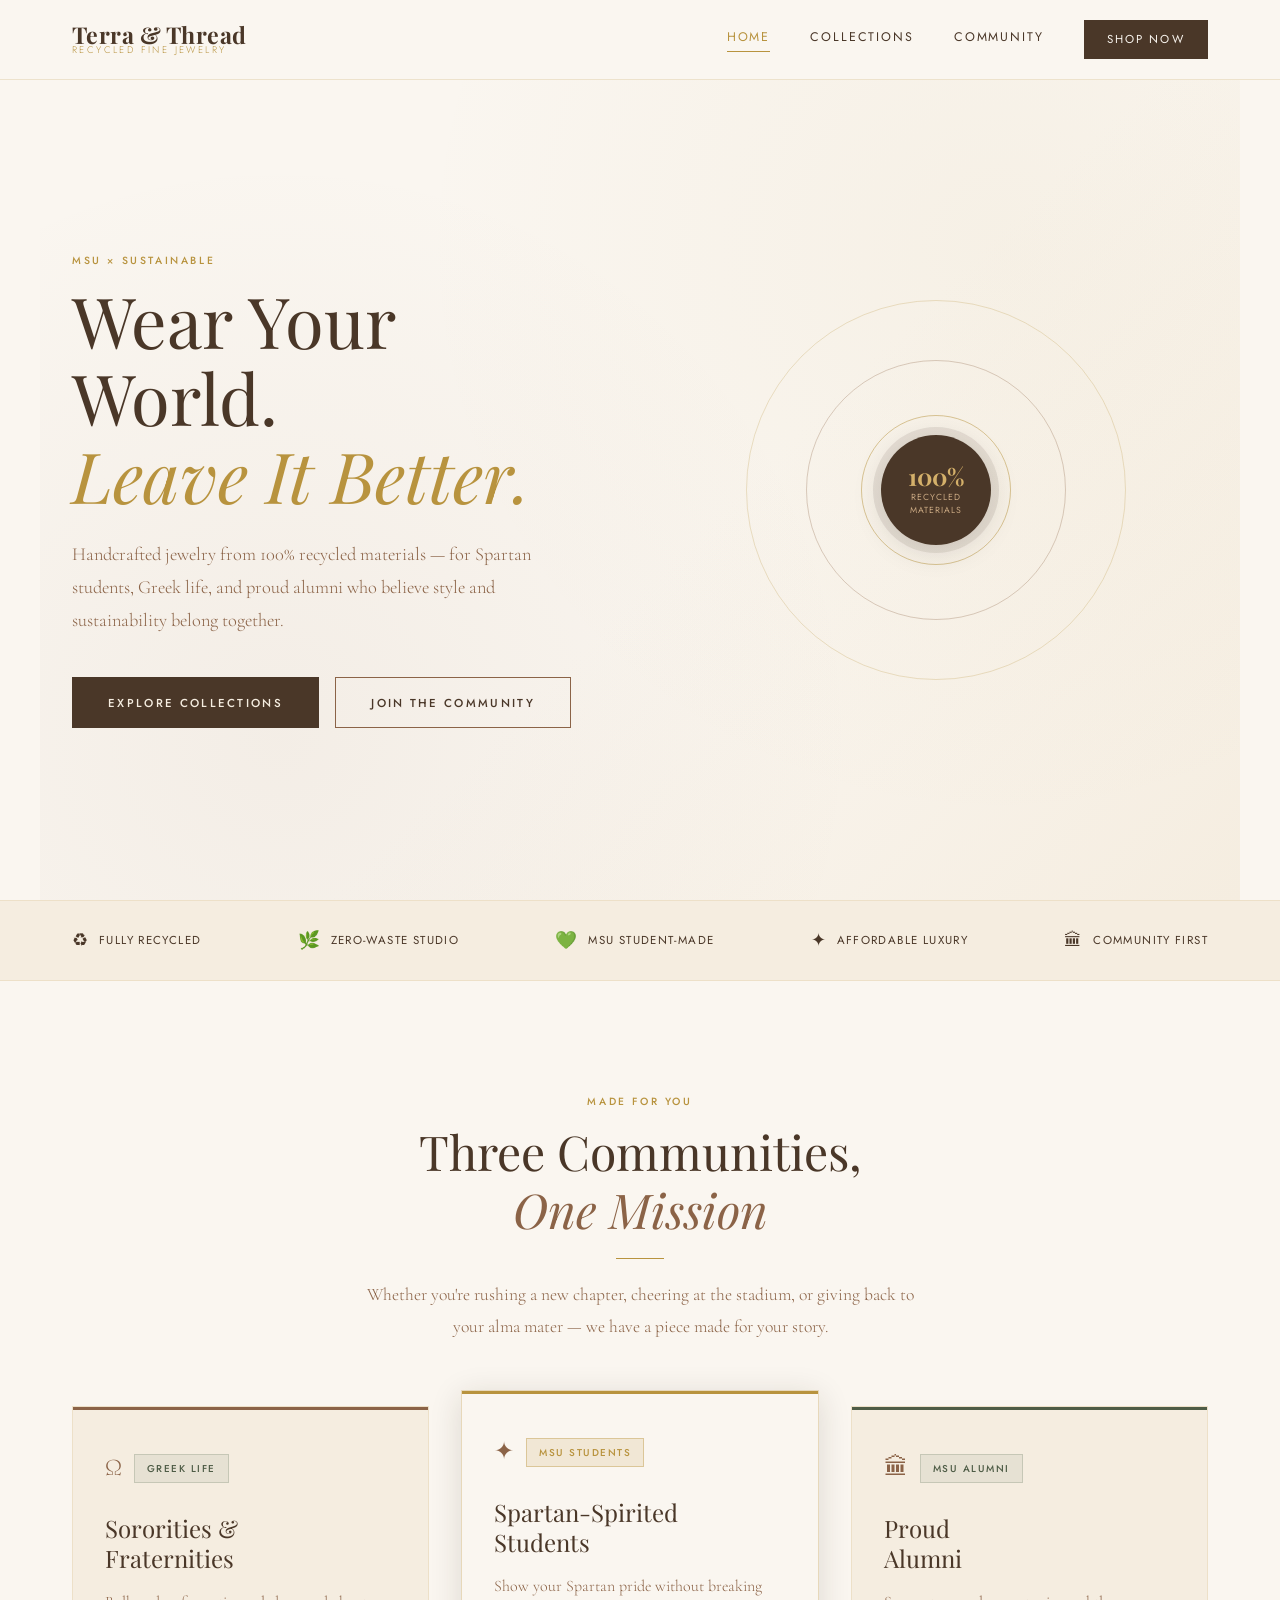
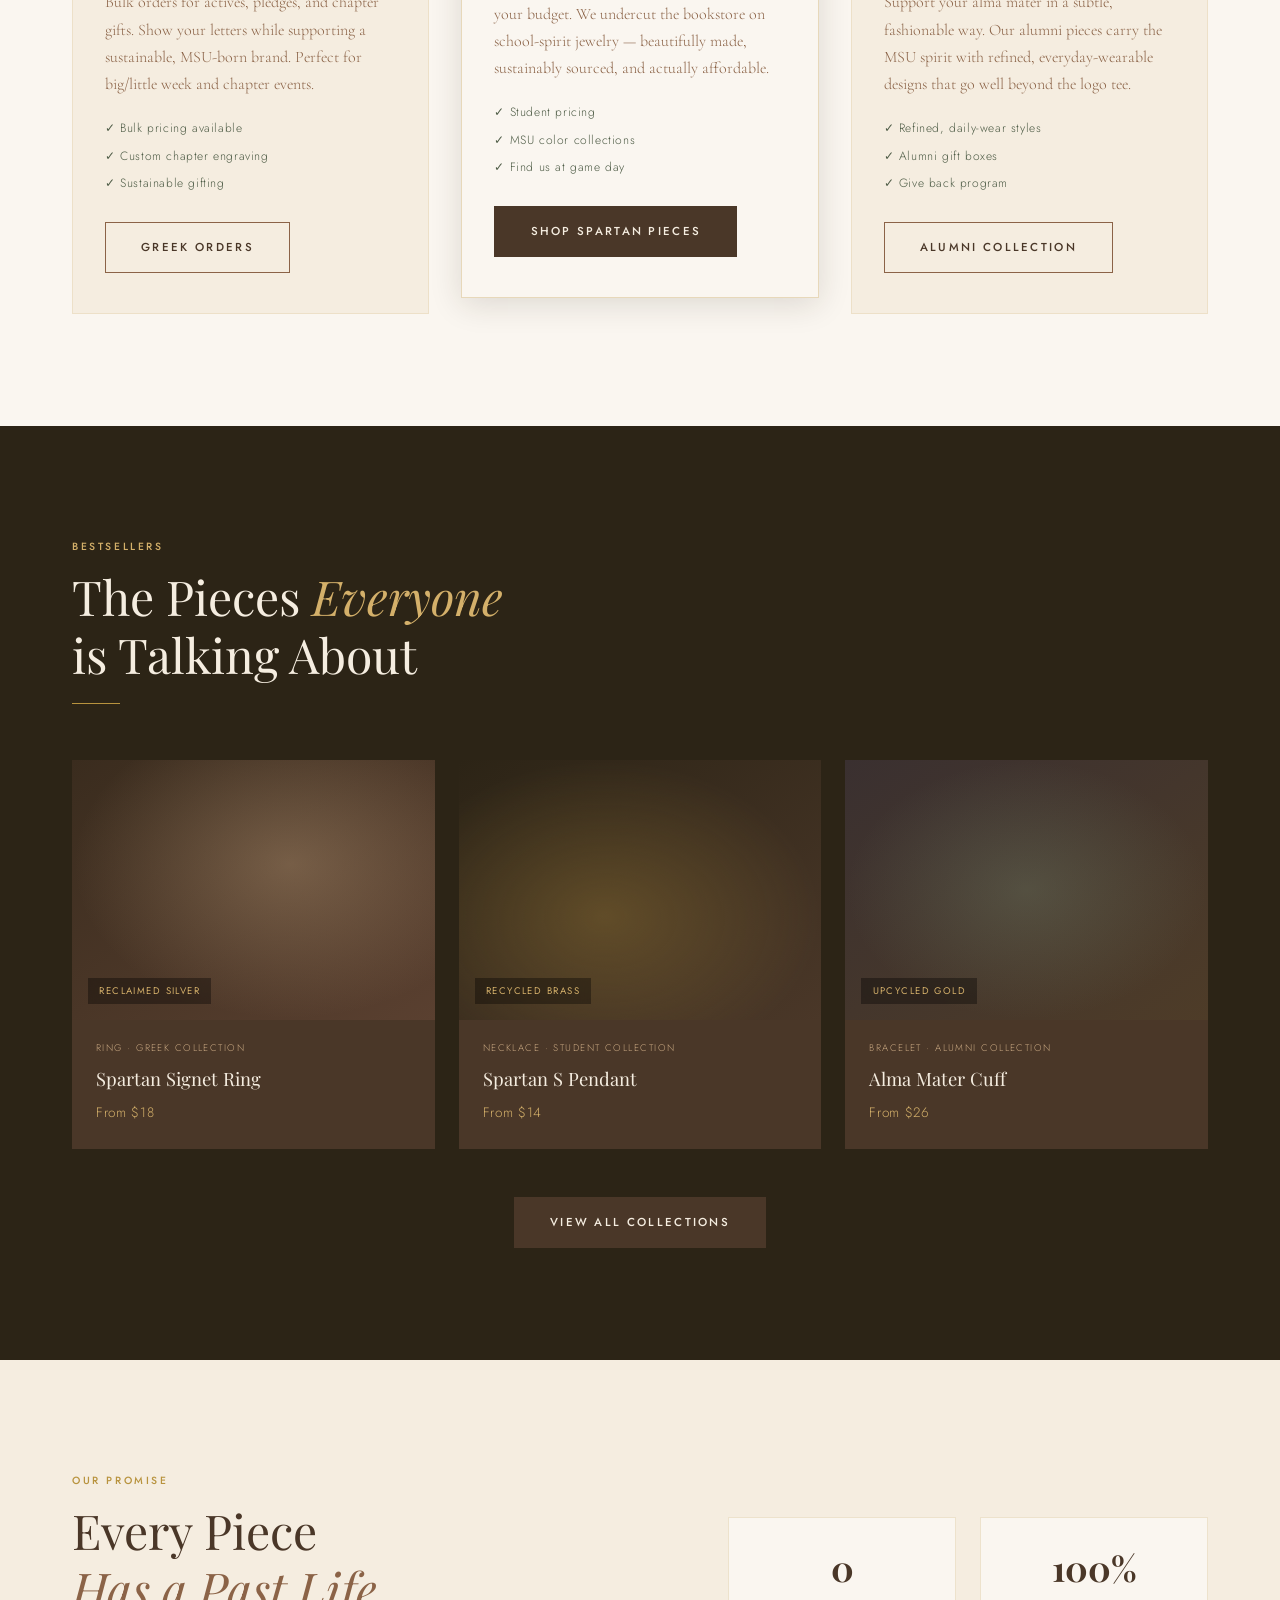
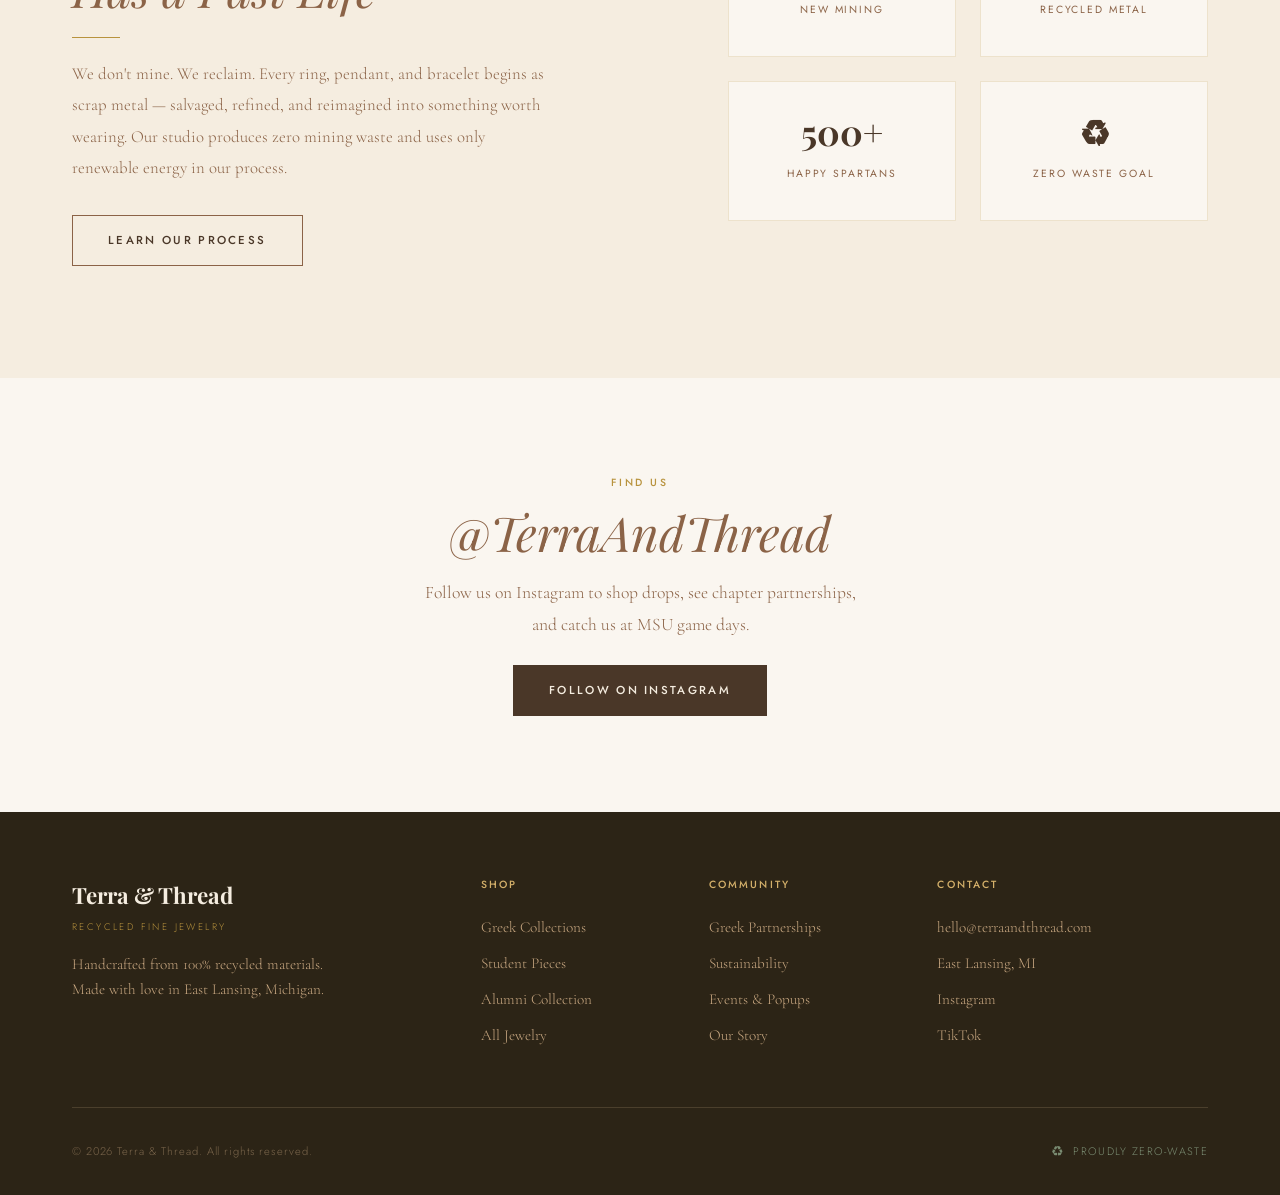
==== index.html @ f5640d1b "Add files via upload" ====
<!DOCTYPE html>
<html lang="en">
<head>
  <meta charset="UTF-8" />
  <meta name="viewport" content="width=device-width, initial-scale=1.0" />
  <title>Terra & Thread — Recycled Jewelry</title>
  <link rel="stylesheet" href="reset.css" />
  <link rel="stylesheet" href="global.css" />
  <link rel="stylesheet" href="index.css" />
</head>
<body>

  <!-- ══════════ HEADER ══════════ -->
  <header class="site-header">
    <div class="header-inner">
      <a href="index.html" class="site-logo">
        <span class="logo-main">Terra &amp; Thread</span>
        <span class="logo-sub">Recycled Fine Jewelry</span>
      </a>
      <nav class="site-nav" id="siteNav">
        <a href="index.html" class="active">Home</a>
        <a href="collections.html">Collections</a>
        <a href="community.html">Community</a>
        <a href="#shop" class="nav-cta">Shop Now</a>
      </nav>
      <button class="nav-toggle" id="navToggle" aria-label="Toggle navigation">
        <span></span><span></span><span></span>
      </button>
    </div>
  </header>

  <main>

    <!-- ══════════ HERO ══════════ -->
    <section class="hero">
      <div class="hero-texture"></div>
      <div class="hero-content">
        <span class="section-label fade-up fade-up-1">MSU × Sustainable</span>
        <h1 class="hero-title fade-up fade-up-2">
          Wear Your World.<br>
          <em>Leave It Better.</em>
        </h1>
        <p class="hero-desc fade-up fade-up-3">
          Handcrafted jewelry from 100% recycled materials — for Spartan students, Greek life, and proud alumni who believe style and sustainability belong together.
        </p>
        <div class="hero-actions fade-up fade-up-4">
          <a href="collections.html" class="btn btn-primary">Explore Collections</a>
          <a href="community.html" class="btn btn-outline">Join the Community</a>
        </div>
      </div>
      <div class="hero-visual">
        <div class="hero-ring hero-ring--lg"></div>
        <div class="hero-ring hero-ring--md"></div>
        <div class="hero-ring hero-ring--sm"></div>
        <div class="hero-badge">
          <span class="badge-num">100%</span>
          <span class="badge-text">Recycled<br>Materials</span>
        </div>
      </div>
    </section>


    <!-- ══════════ VALUES STRIP ══════════ -->
    <section class="values-strip">
      <div class="container">
        <div class="values-grid">
          <div class="value-item">
            <span class="value-icon">♻</span>
            <span class="value-text">Fully Recycled</span>
          </div>
          <div class="value-item">
            <span class="value-icon">🌿</span>
            <span class="value-text">Zero-Waste Studio</span>
          </div>
          <div class="value-item">
            <span class="value-icon">💚</span>
            <span class="value-text">MSU Student-Made</span>
          </div>
          <div class="value-item">
            <span class="value-icon">✦</span>
            <span class="value-text">Affordable Luxury</span>
          </div>
          <div class="value-item">
            <span class="value-icon">🏛</span>
            <span class="value-text">Community First</span>
          </div>
        </div>
      </div>
    </section>


    <!-- ══════════ WHO WE'RE FOR ══════════ -->
    <section class="audiences" id="shop">
      <div class="container">
        <div class="audiences-header">
          <span class="section-label">Made for you</span>
          <h2 class="section-title">Three Communities,<br><em>One Mission</em></h2>
          <div class="divider"></div>
          <p class="audiences-intro">Whether you're rushing a new chapter, cheering at the stadium, or giving back to your alma mater — we have a piece made for your story.</p>
        </div>
        <div class="audience-cards">

          <!-- Greek Life -->
          <div class="aud-card">
            <div class="aud-card__accent" style="background:var(--clr-clay)"></div>
            <div class="aud-card__top">
              <span class="aud-icon">Ω</span>
              <span class="tag">Greek Life</span>
            </div>
            <h3 class="aud-card__title">Sororities &amp;<br>Fraternities</h3>
            <p class="aud-card__body">Bulk orders for actives, pledges, and chapter gifts. Show your letters while supporting a sustainable, MSU-born brand. Perfect for big/little week and chapter events.</p>
            <ul class="aud-card__perks">
              <li>✓ Bulk pricing available</li>
              <li>✓ Custom chapter engraving</li>
              <li>✓ Sustainable gifting</li>
            </ul>
            <a href="community.html#greek" class="btn btn-outline">Greek Orders</a>
          </div>

          <!-- Students -->
          <div class="aud-card aud-card--featured">
            <div class="aud-card__accent" style="background:var(--clr-gold)"></div>
            <div class="aud-card__top">
              <span class="aud-icon">✦</span>
              <span class="tag" style="background:rgba(184,147,62,0.15);border-color:rgba(184,147,62,0.4);color:var(--clr-gold)">MSU Students</span>
            </div>
            <h3 class="aud-card__title">Spartan-Spirited<br>Students</h3>
            <p class="aud-card__body">Show your Spartan pride without breaking your budget. We undercut the bookstore on school-spirit jewelry — beautifully made, sustainably sourced, and actually affordable.</p>
            <ul class="aud-card__perks">
              <li>✓ Student pricing</li>
              <li>✓ MSU color collections</li>
              <li>✓ Find us at game day</li>
            </ul>
            <a href="collections.html#students" class="btn btn-primary">Shop Spartan Pieces</a>
          </div>

          <!-- Alumni -->
          <div class="aud-card">
            <div class="aud-card__accent" style="background:var(--clr-moss)"></div>
            <div class="aud-card__top">
              <span class="aud-icon">🏛</span>
              <span class="tag">MSU Alumni</span>
            </div>
            <h3 class="aud-card__title">Proud<br>Alumni</h3>
            <p class="aud-card__body">Support your alma mater in a subtle, fashionable way. Our alumni pieces carry the MSU spirit with refined, everyday-wearable designs that go well beyond the logo tee.</p>
            <ul class="aud-card__perks">
              <li>✓ Refined, daily-wear styles</li>
              <li>✓ Alumni gift boxes</li>
              <li>✓ Give back program</li>
            </ul>
            <a href="collections.html#alumni" class="btn btn-outline">Alumni Collection</a>
          </div>

        </div>
      </div>
    </section>


    <!-- ══════════ FEATURED PIECES ══════════ -->
    <section class="featured">
      <div class="container">
        <div class="featured-header">
          <span class="section-label">Bestsellers</span>
          <h2 class="section-title">The Pieces <em>Everyone</em><br>is Talking About</h2>
          <div class="divider"></div>
        </div>
        <div class="product-grid">
          <div class="product-card">
            <div class="product-img product-img--1">
              <span class="product-material">Reclaimed Silver</span>
            </div>
            <div class="product-info">
              <span class="product-cat">Ring · Greek Collection</span>
              <h4 class="product-name">Spartan Signet Ring</h4>
              <p class="product-price">From $18</p>
            </div>
          </div>
          <div class="product-card">
            <div class="product-img product-img--2">
              <span class="product-material">Recycled Brass</span>
            </div>
            <div class="product-info">
              <span class="product-cat">Necklace · Student Collection</span>
              <h4 class="product-name">Spartan S Pendant</h4>
              <p class="product-price">From $14</p>
            </div>
          </div>
          <div class="product-card">
            <div class="product-img product-img--3">
              <span class="product-material">Upcycled Gold</span>
            </div>
            <div class="product-info">
              <span class="product-cat">Bracelet · Alumni Collection</span>
              <h4 class="product-name">Alma Mater Cuff</h4>
              <p class="product-price">From $26</p>
            </div>
          </div>
        </div>
        <div class="featured-cta">
          <a href="collections.html" class="btn btn-primary">View All Collections</a>
        </div>
      </div>
    </section>


    <!-- ══════════ SUSTAINABILITY PROMISE ══════════ -->
    <section class="promise">
      <div class="promise-inner">
        <div class="promise-text">
          <span class="section-label">Our Promise</span>
          <h2 class="section-title">Every Piece<br><em>Has a Past Life</em></h2>
          <div class="divider"></div>
          <p>We don't mine. We reclaim. Every ring, pendant, and bracelet begins as scrap metal — salvaged, refined, and reimagined into something worth wearing. Our studio produces zero mining waste and uses only renewable energy in our process.</p>
          <a href="community.html#sustainability" class="btn btn-outline" style="margin-top:2rem;">Learn Our Process</a>
        </div>
        <div class="promise-stats">
          <div class="stat">
            <span class="stat-num">0</span>
            <span class="stat-label">New Mining</span>
          </div>
          <div class="stat">
            <span class="stat-num">100%</span>
            <span class="stat-label">Recycled Metal</span>
          </div>
          <div class="stat">
            <span class="stat-num">500+</span>
            <span class="stat-label">Happy Spartans</span>
          </div>
          <div class="stat">
            <span class="stat-num">♻</span>
            <span class="stat-label">Zero Waste Goal</span>
          </div>
        </div>
      </div>
    </section>


    <!-- ══════════ INSTAGRAM CTA ══════════ -->
    <section class="social-cta">
      <div class="container">
        <span class="section-label">Find Us</span>
        <h2 class="section-title"><em>@TerraAndThread</em></h2>
        <p>Follow us on Instagram to shop drops, see chapter partnerships, and catch us at MSU game days.</p>
        <a href="#" class="btn btn-primary" style="margin-top:1.5rem;">Follow on Instagram</a>
      </div>
    </section>

  </main>


  <!-- ══════════ FOOTER ══════════ -->
  <footer class="site-footer">
    <div class="footer-inner">
      <div class="footer-grid">
        <div class="footer-brand">
          <span class="logo-main">Terra &amp; Thread</span>
          <span class="logo-sub">Recycled Fine Jewelry</span>
          <p>Handcrafted from 100% recycled materials. Made with love in East Lansing, Michigan.</p>
        </div>
        <div class="footer-col">
          <h4>Shop</h4>
          <a href="collections.html#greek">Greek Collections</a>
          <a href="collections.html#students">Student Pieces</a>
          <a href="collections.html#alumni">Alumni Collection</a>
          <a href="collections.html">All Jewelry</a>
        </div>
        <div class="footer-col">
          <h4>Community</h4>
          <a href="community.html#greek">Greek Partnerships</a>
          <a href="community.html#sustainability">Sustainability</a>
          <a href="community.html#events">Events &amp; Popups</a>
          <a href="community.html">Our Story</a>
        </div>
        <div class="footer-col">
          <h4>Contact</h4>
          <p>hello@terraandthread.com</p>
          <p>East Lansing, MI</p>
          <a href="#">Instagram</a>
          <a href="#">TikTok</a>
        </div>
      </div>
      <div class="footer-bottom">
        <p>© 2026 Terra &amp; Thread. All rights reserved.</p>
        <span class="eco-badge">Proudly Zero-Waste</span>
      </div>
    </div>
  </footer>

  <script>
    const toggle = document.getElementById('navToggle');
    const nav = document.getElementById('siteNav');
    toggle.addEventListener('click', () => nav.classList.toggle('open'));
  </script>
</body>
</html>
---- global.css ----
/* ============================================
   GLOBAL.CSS — Terra & Thread Jewelry
   Organic-luxury aesthetic: earthy, refined,
   sustainable. Applies across all 3 pages.
   ============================================ */

@import url('https://fonts.googleapis.com/css2?family=Playfair+Display:ital,wght@0,400;0,500;0,700;1,400;1,500&family=Cormorant+Garamond:ital,wght@0,300;0,400;0,600;1,300;1,400&family=Jost:wght@300;400;500&display=swap');

/* ── CSS Variables ── */
:root {
  --clr-stone:     #2c2416;
  --clr-bark:      #4a3728;
  --clr-clay:      #8b6347;
  --clr-sand:      #c9a882;
  --clr-cream:     #f5ede0;
  --clr-linen:     #faf6f0;
  --clr-sage:      #7a8c72;
  --clr-moss:      #4e5c46;
  --clr-gold:      #b8933e;
  --clr-gold-lt:   #d4b06a;

  --font-display:  'Playfair Display', Georgia, serif;
  --font-body:     'Cormorant Garamond', Georgia, serif;
  --font-ui:       'Jost', sans-serif;

  --max-w:         1200px;
  --header-h:      80px;
  --transition:    0.35s cubic-bezier(0.4, 0, 0.2, 1);
  --radius:        2px;
  --shadow-sm:     0 2px 12px rgba(44,36,22,0.08);
  --shadow-md:     0 6px 30px rgba(44,36,22,0.14);
  --shadow-lg:     0 16px 60px rgba(44,36,22,0.18);
}

/* ── Reset ── */
*, *::before, *::after { box-sizing: border-box; margin: 0; padding: 0; }

html {
  scroll-behavior: smooth;
  font-size: 16px;
}

body {
  background-color: var(--clr-linen);
  color: var(--clr-stone);
  font-family: var(--font-body);
  font-weight: 300;
  font-size: 1.1rem;
  line-height: 1.75;
  min-height: 100vh;
  display: flex;
  flex-direction: column;
  overflow-x: hidden;
}

img { display: block; max-width: 100%; height: auto; }
a  { color: inherit; text-decoration: none; }
ul { list-style: none; }

/* ── Scrollbar ── */
::-webkit-scrollbar { width: 6px; }
::-webkit-scrollbar-track { background: var(--clr-cream); }
::-webkit-scrollbar-thumb { background: var(--clr-sand); border-radius: 3px; }

/* ── Selection ── */
::selection { background: var(--clr-sand); color: var(--clr-stone); }


/* =============================================
   SITE HEADER
   ============================================= */

.site-header {
  position: sticky;
  top: 0;
  z-index: 100;
  height: var(--header-h);
  background: rgba(250, 246, 240, 0.92);
  backdrop-filter: blur(12px);
  -webkit-backdrop-filter: blur(12px);
  border-bottom: 1px solid rgba(184, 147, 62, 0.2);
  display: flex;
  align-items: center;
}

.header-inner {
  width: 100%;
  max-width: var(--max-w);
  margin: 0 auto;
  padding: 0 2rem;
  display: flex;
  align-items: center;
  justify-content: space-between;
}

/* Logo */
.site-logo {
  display: flex;
  flex-direction: column;
  line-height: 1;
}

.site-logo .logo-main {
  font-family: var(--font-display);
  font-size: 1.45rem;
  font-weight: 700;
  letter-spacing: 0.02em;
  color: var(--clr-bark);
}

.site-logo .logo-sub {
  font-family: var(--font-ui);
  font-size: 0.6rem;
  font-weight: 300;
  letter-spacing: 0.25em;
  text-transform: uppercase;
  color: var(--clr-gold);
}

/* Nav */
.site-nav {
  display: flex;
  align-items: center;
  gap: 2.5rem;
}

.site-nav a {
  font-family: var(--font-ui);
  font-size: 0.78rem;
  font-weight: 400;
  letter-spacing: 0.15em;
  text-transform: uppercase;
  color: var(--clr-bark);
  position: relative;
  padding-bottom: 3px;
  transition: color var(--transition);
}

.site-nav a::after {
  content: '';
  position: absolute;
  bottom: 0; left: 0;
  width: 0; height: 1px;
  background: var(--clr-gold);
  transition: width var(--transition);
}

.site-nav a:hover,
.site-nav a.active {
  color: var(--clr-gold);
}

.site-nav a:hover::after,
.site-nav a.active::after {
  width: 100%;
}

/* CTA Button in nav */
.nav-cta {
  font-family: var(--font-ui) !important;
  font-size: 0.72rem !important;
  letter-spacing: 0.18em !important;
  text-transform: uppercase !important;
  color: var(--clr-linen) !important;
  background: var(--clr-bark);
  padding: 0.55rem 1.4rem !important;
  border: 1px solid var(--clr-bark);
  transition: background var(--transition), color var(--transition) !important;
}

.nav-cta::after { display: none !important; }

.nav-cta:hover {
  background: var(--clr-gold) !important;
  border-color: var(--clr-gold) !important;
  color: var(--clr-linen) !important;
}

/* Hamburger (mobile) */
.nav-toggle {
  display: none;
  flex-direction: column;
  gap: 5px;
  cursor: pointer;
  background: none;
  border: none;
  padding: 4px;
}
.nav-toggle span {
  display: block;
  width: 24px; height: 1.5px;
  background: var(--clr-bark);
  transition: transform var(--transition);
}


/* =============================================
   SITE FOOTER
   ============================================= */

.site-footer {
  margin-top: auto;
  background: var(--clr-stone);
  color: var(--clr-sand);
  padding: 4rem 0 2rem;
}

.footer-inner {
  max-width: var(--max-w);
  margin: 0 auto;
  padding: 0 2rem;
}

.footer-grid {
  display: grid;
  grid-template-columns: 2fr 1fr 1fr 1.5fr;
  gap: 3rem;
  padding-bottom: 3rem;
  border-bottom: 1px solid rgba(201,168,130,0.2);
  margin-bottom: 2rem;
}

.footer-brand .logo-main {
  font-family: var(--font-display);
  font-size: 1.4rem;
  font-weight: 700;
  color: var(--clr-cream);
  display: block;
  margin-bottom: 0.25rem;
}

.footer-brand .logo-sub {
  font-family: var(--font-ui);
  font-size: 0.6rem;
  letter-spacing: 0.25em;
  text-transform: uppercase;
  color: var(--clr-gold);
  display: block;
  margin-bottom: 1rem;
}

.footer-brand p {
  font-family: var(--font-body);
  font-size: 0.95rem;
  line-height: 1.7;
  color: var(--clr-sand);
  max-width: 260px;
}

.footer-col h4 {
  font-family: var(--font-ui);
  font-size: 0.65rem;
  font-weight: 500;
  letter-spacing: 0.2em;
  text-transform: uppercase;
  color: var(--clr-gold-lt);
  margin-bottom: 1.25rem;
}

.footer-col a,
.footer-col p {
  display: block;
  font-family: var(--font-body);
  font-size: 0.95rem;
  color: var(--clr-sand);
  margin-bottom: 0.6rem;
  transition: color var(--transition);
}

.footer-col a:hover { color: var(--clr-gold-lt); }

.footer-bottom {
  display: flex;
  align-items: center;
  justify-content: space-between;
  flex-wrap: wrap;
  gap: 1rem;
}

.footer-bottom p {
  font-family: var(--font-ui);
  font-size: 0.7rem;
  letter-spacing: 0.08em;
  color: rgba(201,168,130,0.5);
}

.footer-bottom .eco-badge {
  display: flex;
  align-items: center;
  gap: 0.5rem;
  font-family: var(--font-ui);
  font-size: 0.68rem;
  letter-spacing: 0.12em;
  text-transform: uppercase;
  color: var(--clr-sage);
}

.footer-bottom .eco-badge::before {
  content: '♻';
  font-size: 0.85rem;
}


/* =============================================
   SHARED UTILITIES
   ============================================= */

.container {
  max-width: var(--max-w);
  margin: 0 auto;
  padding: 0 2rem;
}

/* Buttons */
.btn {
  display: inline-block;
  font-family: var(--font-ui);
  font-size: 0.72rem;
  font-weight: 500;
  letter-spacing: 0.2em;
  text-transform: uppercase;
  padding: 0.9rem 2.2rem;
  border: 1px solid transparent;
  cursor: pointer;
  transition: all var(--transition);
  text-align: center;
}

.btn-primary {
  background: var(--clr-bark);
  color: var(--clr-cream);
  border-color: var(--clr-bark);
}
.btn-primary:hover {
  background: var(--clr-gold);
  border-color: var(--clr-gold);
}

.btn-outline {
  background: transparent;
  color: var(--clr-bark);
  border-color: var(--clr-clay);
}
.btn-outline:hover {
  background: var(--clr-bark);
  color: var(--clr-cream);
  border-color: var(--clr-bark);
}

.btn-light {
  background: var(--clr-cream);
  color: var(--clr-bark);
  border-color: var(--clr-cream);
}
.btn-light:hover {
  background: var(--clr-gold);
  color: var(--clr-cream);
  border-color: var(--clr-gold);
}

/* Section labels */
.section-label {
  font-family: var(--font-ui);
  font-size: 0.65rem;
  font-weight: 500;
  letter-spacing: 0.25em;
  text-transform: uppercase;
  color: var(--clr-gold);
  display: block;
  margin-bottom: 0.75rem;
}

/* Section headings */
.section-title {
  font-family: var(--font-display);
  font-size: clamp(2rem, 4vw, 3rem);
  font-weight: 400;
  line-height: 1.2;
  color: var(--clr-bark);
}

.section-title em {
  font-style: italic;
  color: var(--clr-clay);
}

/* Divider */
.divider {
  width: 48px; height: 1px;
  background: var(--clr-gold);
  margin: 1.25rem 0;
}

/* Tag / badge */
.tag {
  display: inline-block;
  font-family: var(--font-ui);
  font-size: 0.62rem;
  font-weight: 500;
  letter-spacing: 0.15em;
  text-transform: uppercase;
  padding: 0.3rem 0.75rem;
  background: rgba(122,140,114,0.12);
  color: var(--clr-moss);
  border: 1px solid rgba(122,140,114,0.3);
}

/* =============================================
   FADE-IN ANIMATION (shared)
   ============================================= */

@keyframes fadeUp {
  from { opacity: 0; transform: translateY(24px); }
  to   { opacity: 1; transform: translateY(0); }
}

.fade-up {
  animation: fadeUp 0.8s var(--transition) both;
}
.fade-up-1 { animation-delay: 0.1s; }
.fade-up-2 { animation-delay: 0.25s; }
.fade-up-3 { animation-delay: 0.4s; }
.fade-up-4 { animation-delay: 0.55s; }


/* =============================================
   RESPONSIVE — HEADER / FOOTER
   ============================================= */

@media (max-width: 900px) {
  .footer-grid {
    grid-template-columns: 1fr 1fr;
    gap: 2rem;
  }
}

@media (max-width: 640px) {
  .site-nav {
    display: none;
    position: fixed;
    top: var(--header-h);
    left: 0; right: 0;
    background: var(--clr-linen);
    flex-direction: column;
    align-items: flex-start;
    padding: 2rem;
    gap: 1.5rem;
    border-bottom: 1px solid rgba(184,147,62,0.2);
    box-shadow: var(--shadow-md);
  }

  .site-nav.open { display: flex; }

  .nav-toggle { display: flex; }

  .footer-grid {
    grid-template-columns: 1fr;
    gap: 2rem;
  }

  .footer-bottom {
    flex-direction: column;
    text-align: center;
  }
}
---- index.css ----
/* ============================================
   INDEX.CSS — Homepage styles
   ============================================ */


/* ── HERO ── */

.hero {
  min-height: calc(100vh - var(--header-h));
  display: grid;
  grid-template-columns: 1fr 1fr;
  align-items: center;
  position: relative;
  overflow: hidden;
  background: linear-gradient(135deg, var(--clr-linen) 55%, var(--clr-cream) 100%);
  padding: 5rem 2rem;
  max-width: var(--max-w);
  margin: 0 auto;
  gap: 3rem;
}

.hero-texture {
  position: absolute;
  inset: 0;
  background-image:
    radial-gradient(circle at 20% 80%, rgba(138,99,71,0.06) 0%, transparent 50%),
    radial-gradient(circle at 80% 20%, rgba(184,147,62,0.06) 0%, transparent 50%);
  pointer-events: none;
}

.hero-content {
  position: relative;
  z-index: 2;
}

.hero-title {
  font-family: var(--font-display);
  font-size: clamp(2.8rem, 5.5vw, 5rem);
  font-weight: 400;
  line-height: 1.1;
  color: var(--clr-bark);
  margin-bottom: 1.5rem;
}

.hero-title em {
  font-style: italic;
  color: var(--clr-gold);
}

.hero-desc {
  font-family: var(--font-body);
  font-size: 1.15rem;
  font-weight: 300;
  line-height: 1.8;
  color: var(--clr-clay);
  max-width: 460px;
  margin-bottom: 2.5rem;
}

.hero-actions {
  display: flex;
  gap: 1rem;
  flex-wrap: wrap;
}

/* Hero Visual — abstract ring sculpture */
.hero-visual {
  position: relative;
  display: flex;
  align-items: center;
  justify-content: center;
  height: 480px;
}

.hero-ring {
  position: absolute;
  border-radius: 50%;
  border: 1.5px solid;
  animation: slowSpin linear infinite;
}

.hero-ring--lg {
  width: 380px; height: 380px;
  border-color: rgba(184,147,62,0.25);
  animation-duration: 40s;
}

.hero-ring--md {
  width: 260px; height: 260px;
  border-color: rgba(138,99,71,0.3);
  animation-duration: 28s;
  animation-direction: reverse;
}

.hero-ring--sm {
  width: 150px; height: 150px;
  border-color: rgba(184,147,62,0.5);
  animation-duration: 16s;
}

@keyframes slowSpin {
  to { transform: rotate(360deg); }
}

.hero-badge {
  position: relative;
  z-index: 2;
  width: 110px; height: 110px;
  border-radius: 50%;
  background: var(--clr-bark);
  display: flex;
  flex-direction: column;
  align-items: center;
  justify-content: center;
  box-shadow: 0 0 0 8px rgba(74,55,40,0.1), var(--shadow-md);
  text-align: center;
}

.badge-num {
  font-family: var(--font-display);
  font-size: 1.5rem;
  font-weight: 700;
  color: var(--clr-gold-lt);
  line-height: 1;
}

.badge-text {
  font-family: var(--font-ui);
  font-size: 0.55rem;
  font-weight: 400;
  letter-spacing: 0.12em;
  text-transform: uppercase;
  color: var(--clr-sand);
  margin-top: 3px;
  line-height: 1.4;
}


/* ── VALUES STRIP ── */

.values-strip {
  background: var(--clr-cream);
  border-top: 1px solid rgba(184,147,62,0.15);
  border-bottom: 1px solid rgba(184,147,62,0.15);
  padding: 1.5rem 0;
}

.values-grid {
  display: flex;
  align-items: center;
  justify-content: space-between;
  flex-wrap: wrap;
  gap: 1rem;
}

.value-item {
  display: flex;
  align-items: center;
  gap: 0.6rem;
  font-family: var(--font-ui);
  font-size: 0.72rem;
  font-weight: 400;
  letter-spacing: 0.12em;
  text-transform: uppercase;
  color: var(--clr-bark);
}

.value-icon {
  font-size: 1.1rem;
}


/* ── AUDIENCES ── */

.audiences {
  padding: 7rem 0;
}

.audiences-header {
  text-align: center;
  max-width: 580px;
  margin: 0 auto 4rem;
}

.audiences-header .divider { margin: 1.25rem auto; }

.audiences-intro {
  font-family: var(--font-body);
  font-size: 1.1rem;
  line-height: 1.8;
  color: var(--clr-clay);
}

.audience-cards {
  display: grid;
  grid-template-columns: repeat(3, 1fr);
  gap: 2rem;
}

.aud-card {
  background: var(--clr-cream);
  padding: 2.5rem 2rem;
  position: relative;
  border: 1px solid rgba(184,147,62,0.15);
  transition: transform var(--transition), box-shadow var(--transition);
}

.aud-card--featured {
  background: var(--clr-linen);
  transform: translateY(-16px);
  box-shadow: var(--shadow-md);
  border-color: rgba(184,147,62,0.3);
}

.aud-card:hover {
  transform: translateY(-8px);
  box-shadow: var(--shadow-md);
}

.aud-card--featured:hover {
  transform: translateY(-20px);
  box-shadow: var(--shadow-lg);
}

.aud-card__accent {
  position: absolute;
  top: 0; left: 0; right: 0;
  height: 3px;
}

.aud-card__top {
  display: flex;
  align-items: center;
  gap: 0.75rem;
  margin-bottom: 1.5rem;
}

.aud-icon {
  font-size: 1.5rem;
  color: var(--clr-clay);
}

.aud-card__title {
  font-family: var(--font-display);
  font-size: 1.5rem;
  font-weight: 400;
  line-height: 1.25;
  color: var(--clr-bark);
  margin-bottom: 1rem;
}

.aud-card__body {
  font-family: var(--font-body);
  font-size: 1rem;
  line-height: 1.7;
  color: var(--clr-clay);
  margin-bottom: 1.25rem;
}

.aud-card__perks {
  margin-bottom: 1.75rem;
}

.aud-card__perks li {
  font-family: var(--font-ui);
  font-size: 0.75rem;
  letter-spacing: 0.05em;
  color: var(--clr-moss);
  margin-bottom: 0.4rem;
}


/* ── FEATURED ── */

.featured {
  background: var(--clr-stone);
  padding: 7rem 0;
}

.featured .section-label { color: var(--clr-gold-lt); }
.featured .section-title { color: var(--clr-cream); }
.featured .section-title em { color: var(--clr-gold-lt); }
.featured .divider { background: var(--clr-gold); }

.featured-header { margin-bottom: 3.5rem; }

.product-grid {
  display: grid;
  grid-template-columns: repeat(3, 1fr);
  gap: 1.5rem;
}

.product-card {
  background: var(--clr-bark);
  overflow: hidden;
  transition: transform var(--transition);
}

.product-card:hover { transform: translateY(-6px); }

.product-img {
  height: 260px;
  position: relative;
  display: flex;
  align-items: flex-end;
  padding: 1rem;
}

.product-img--1 {
  background: radial-gradient(ellipse at 60% 40%, rgba(201,168,130,0.35) 0%, transparent 70%),
    linear-gradient(145deg, #3a2c1e, #5a4030);
}

.product-img--2 {
  background: radial-gradient(ellipse at 40% 60%, rgba(184,147,62,0.3) 0%, transparent 70%),
    linear-gradient(145deg, #2c2416, #4a3728);
}

.product-img--3 {
  background: radial-gradient(ellipse at 50% 50%, rgba(122,140,114,0.3) 0%, transparent 70%),
    linear-gradient(145deg, #3a3030, #4e3c28);
}

.product-material {
  font-family: var(--font-ui);
  font-size: 0.6rem;
  font-weight: 400;
  letter-spacing: 0.15em;
  text-transform: uppercase;
  color: var(--clr-gold-lt);
  background: rgba(0,0,0,0.35);
  padding: 0.3rem 0.7rem;
  backdrop-filter: blur(4px);
}

.product-info {
  padding: 1.25rem 1.5rem 1.5rem;
}

.product-cat {
  font-family: var(--font-ui);
  font-size: 0.6rem;
  letter-spacing: 0.15em;
  text-transform: uppercase;
  color: var(--clr-sand);
  display: block;
  margin-bottom: 0.35rem;
}

.product-name {
  font-family: var(--font-display);
  font-size: 1.15rem;
  font-weight: 400;
  color: var(--clr-cream);
  margin-bottom: 0.4rem;
}

.product-price {
  font-family: var(--font-ui);
  font-size: 0.85rem;
  color: var(--clr-gold-lt);
  letter-spacing: 0.05em;
}

.featured-cta {
  text-align: center;
  margin-top: 3rem;
}


/* ── PROMISE SECTION ── */

.promise {
  background: var(--clr-cream);
  padding: 0;
}

.promise-inner {
  max-width: var(--max-w);
  margin: 0 auto;
  padding: 7rem 2rem;
  display: grid;
  grid-template-columns: 1.2fr 1fr;
  gap: 5rem;
  align-items: center;
}

.promise-text p {
  font-size: 1.05rem;
  line-height: 1.85;
  color: var(--clr-clay);
  max-width: 480px;
}

.promise-stats {
  display: grid;
  grid-template-columns: 1fr 1fr;
  gap: 1.5rem;
}

.stat {
  background: var(--clr-linen);
  border: 1px solid rgba(184,147,62,0.2);
  padding: 2rem 1.5rem;
  text-align: center;
  transition: box-shadow var(--transition);
}

.stat:hover { box-shadow: var(--shadow-sm); }

.stat-num {
  display: block;
  font-family: var(--font-display);
  font-size: 2.2rem;
  font-weight: 700;
  color: var(--clr-bark);
  line-height: 1;
  margin-bottom: 0.5rem;
}

.stat-label {
  font-family: var(--font-ui);
  font-size: 0.65rem;
  font-weight: 400;
  letter-spacing: 0.18em;
  text-transform: uppercase;
  color: var(--clr-clay);
}


/* ── SOCIAL CTA ── */

.social-cta {
  padding: 6rem 0;
  text-align: center;
  background: var(--clr-linen);
}

.social-cta .section-title em { color: var(--clr-clay); }

.social-cta p {
  font-family: var(--font-body);
  font-size: 1.1rem;
  color: var(--clr-clay);
  margin-top: 1rem;
  max-width: 440px;
  margin-left: auto;
  margin-right: auto;
  line-height: 1.8;
}


/* ── RESPONSIVE ── */

@media (max-width: 960px) {
  .hero {
    grid-template-columns: 1fr;
    min-height: auto;
    padding: 4rem 2rem;
  }
  .hero-visual { height: 300px; }
  .hero-ring--lg { width: 260px; height: 260px; }
  .hero-ring--md { width: 180px; height: 180px; }
  .hero-ring--sm { width: 100px; height: 100px; }

  .audience-cards { grid-template-columns: 1fr; gap: 1.5rem; }
  .aud-card--featured { transform: none; }

  .product-grid { grid-template-columns: 1fr 1fr; }

  .promise-inner {
    grid-template-columns: 1fr;
    gap: 3rem;
  }
}

@media (max-width: 640px) {
  .values-grid { justify-content: center; gap: 1.5rem 2rem; }
  .product-grid { grid-template-columns: 1fr; }
  .promise-stats { grid-template-columns: 1fr 1fr; }
  .hero-actions { flex-direction: column; }
  .hero-actions .btn { text-align: center; }
}
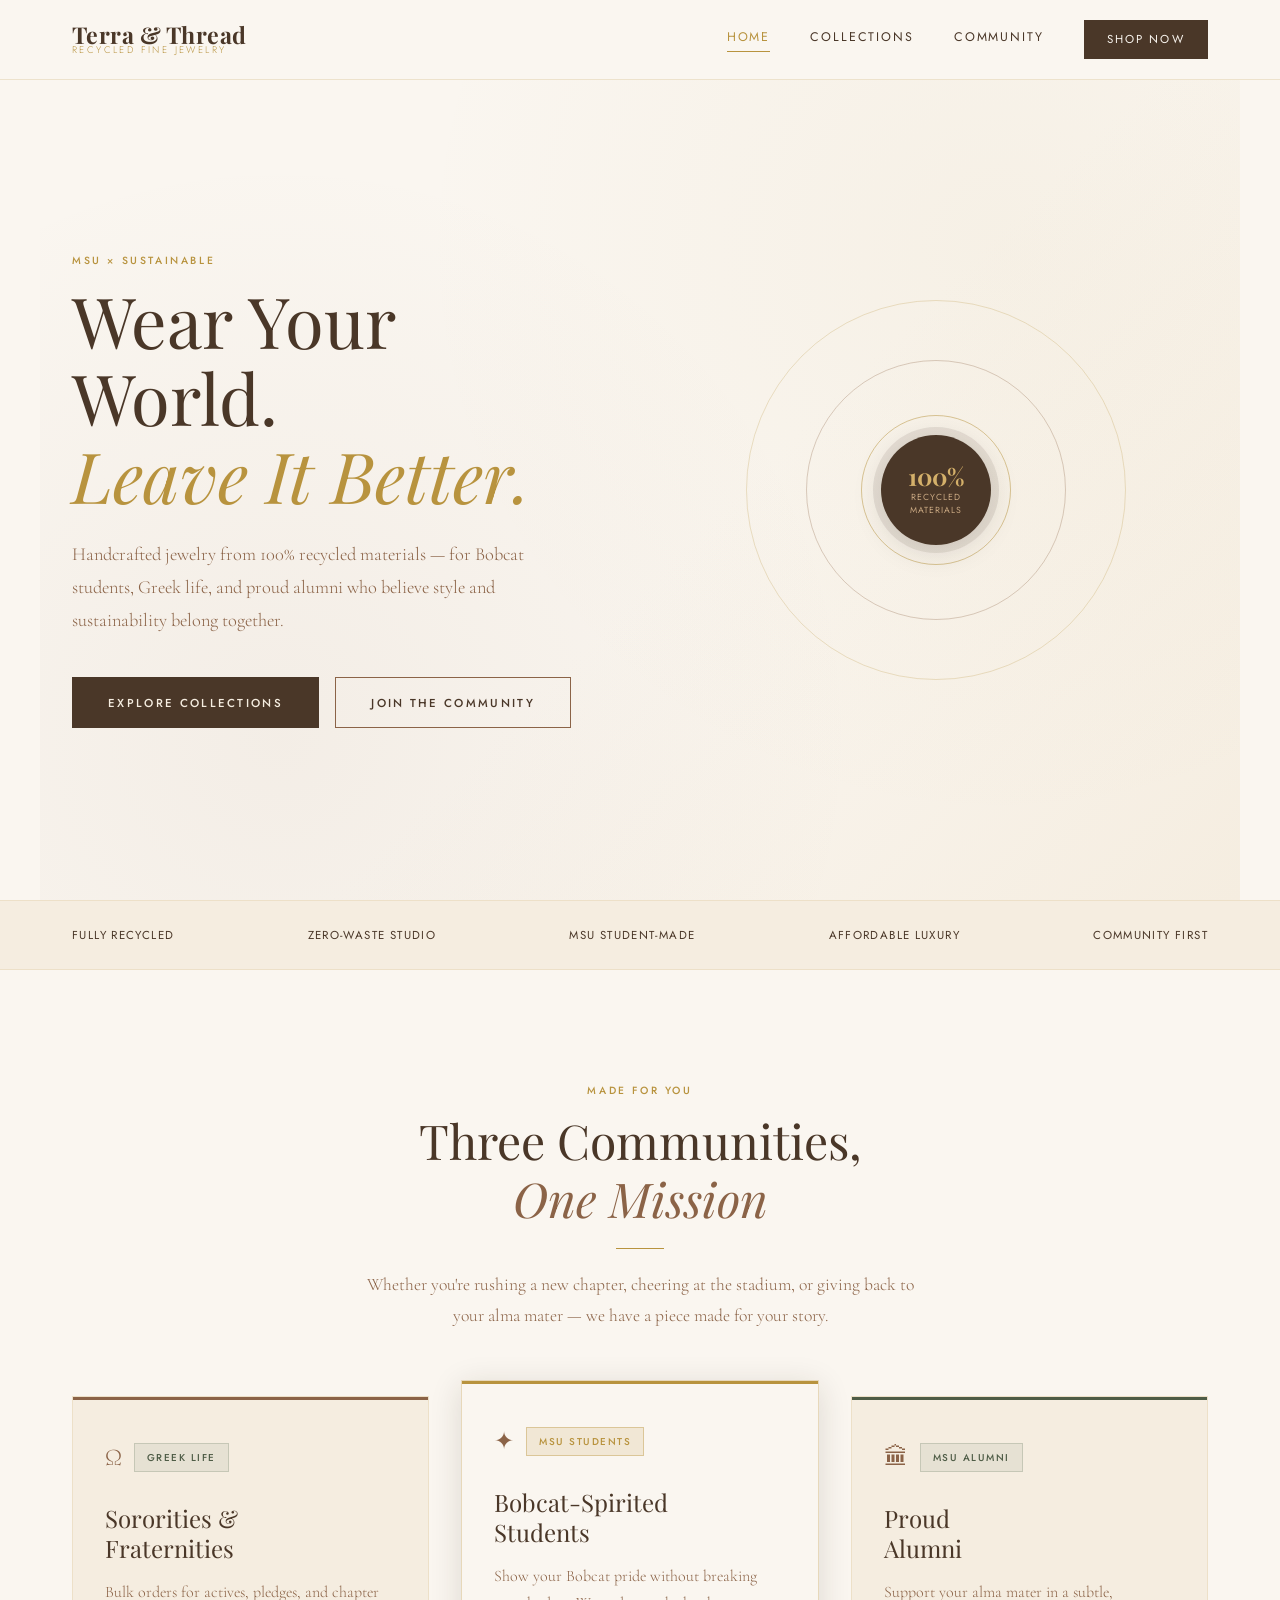
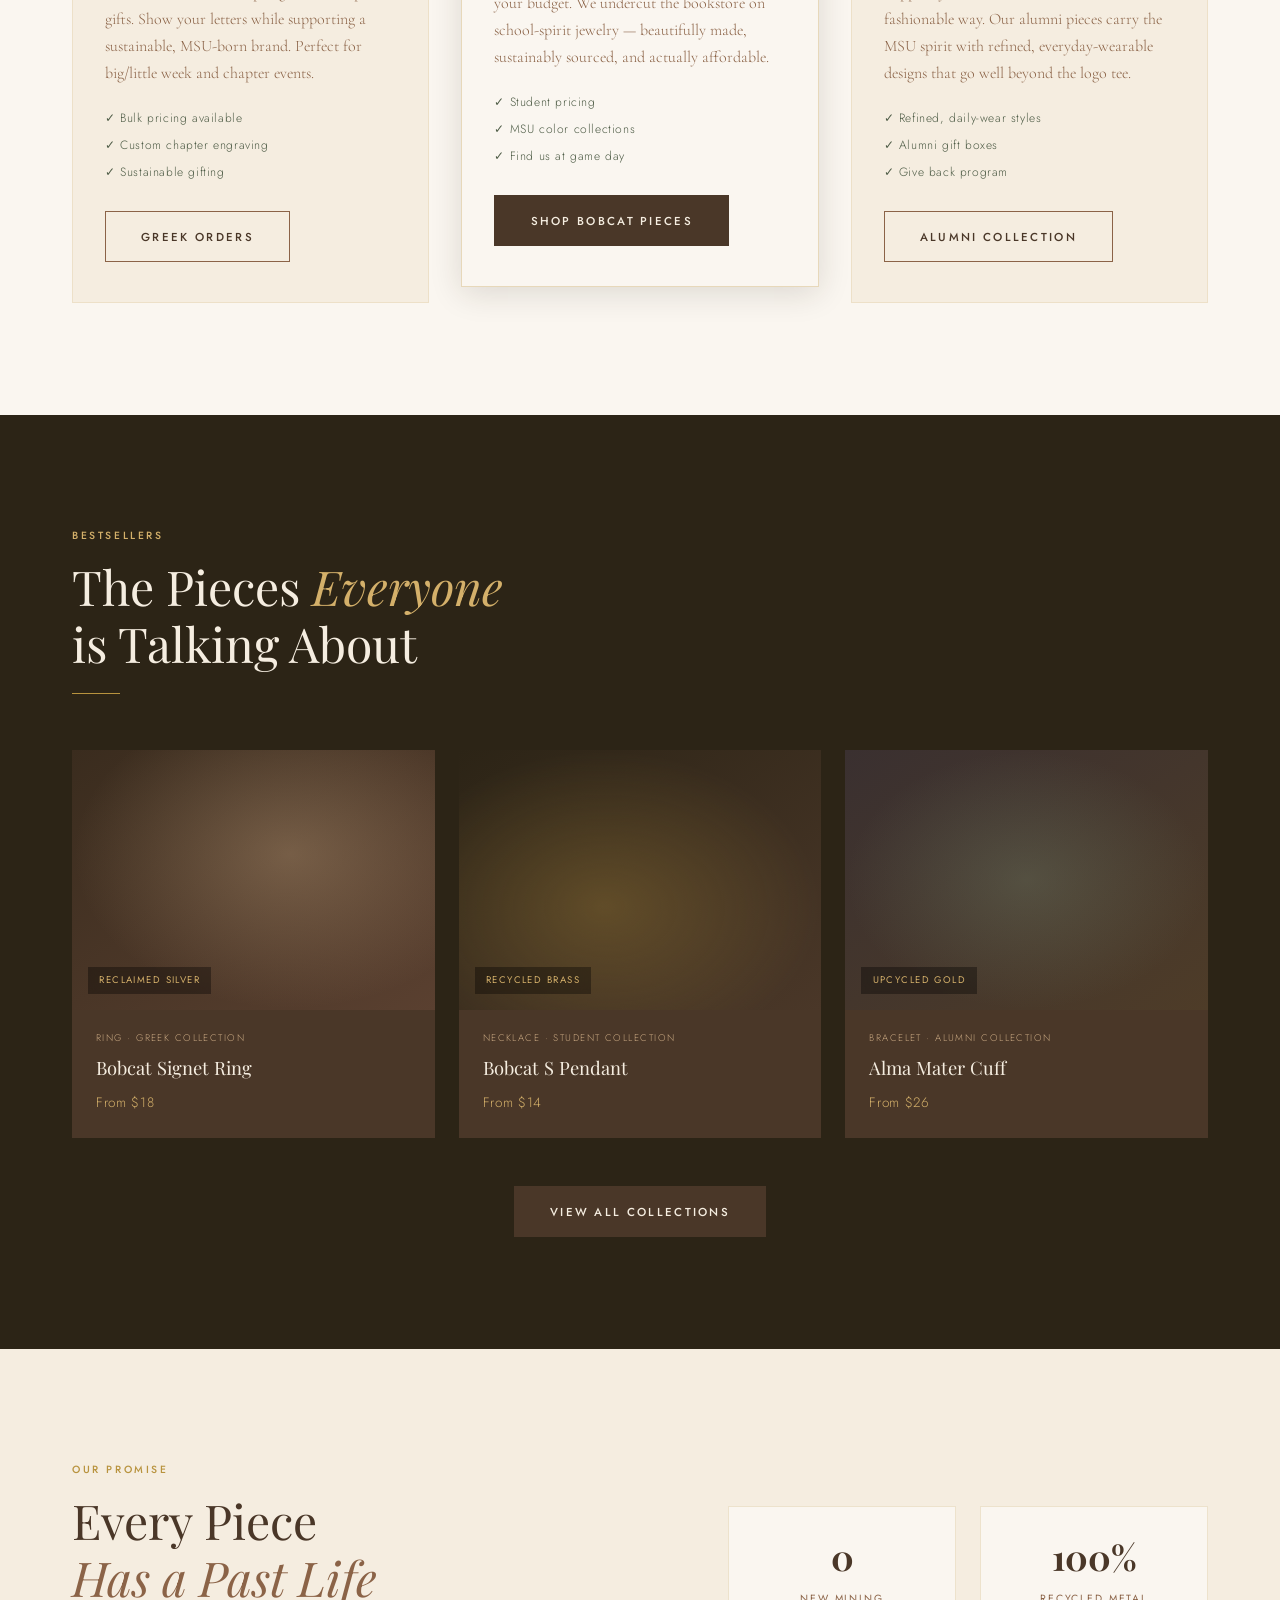
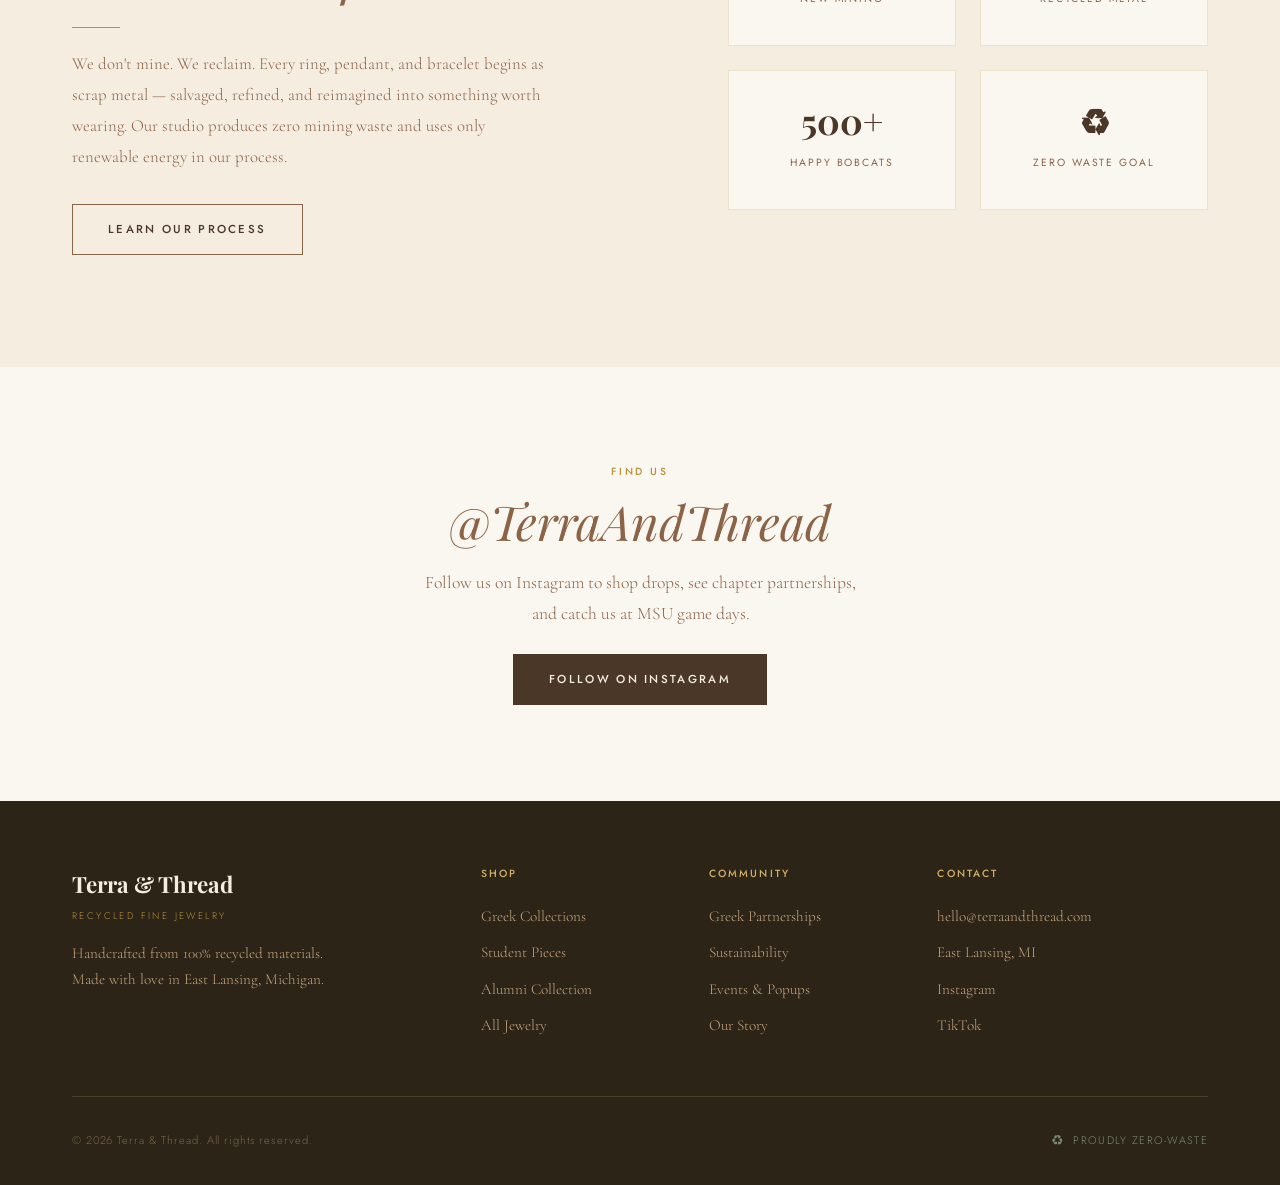
==== commit 3d1ba5b4: "fixing links Co-authored-by: Copilot <copilot@github.com>" ====
--- a/index.html
+++ b/index.html
@@ -4,9 +4,9 @@
   <meta charset="UTF-8" />
   <meta name="viewport" content="width=device-width, initial-scale=1.0" />
   <title>Terra & Thread — Recycled Jewelry</title>
-  <link rel="stylesheet" href="reset.css" />
-  <link rel="stylesheet" href="global.css" />
-  <link rel="stylesheet" href="index.css" />
+  <link rel="stylesheet" href="css/reset.css" />
+  <link rel="stylesheet" href="css/global.css" />
+  <link rel="stylesheet" href="css/index.css" />
 </head>
 <body>
 
@@ -19,8 +19,8 @@
       </a>
       <nav class="site-nav" id="siteNav">
         <a href="index.html" class="active">Home</a>
-        <a href="collections.html">Collections</a>
-        <a href="community.html">Community</a>
+        <a href="html/collections.html">Collections</a>
+        <a href="html/community.html">Community</a>
         <a href="#shop" class="nav-cta">Shop Now</a>
       </nav>
       <button class="nav-toggle" id="navToggle" aria-label="Toggle navigation">
@@ -41,11 +41,11 @@
           <em>Leave It Better.</em>
         </h1>
         <p class="hero-desc fade-up fade-up-3">
-          Handcrafted jewelry from 100% recycled materials — for Spartan students, Greek life, and proud alumni who believe style and sustainability belong together.
+          Handcrafted jewelry from 100% recycled materials — for Bobcat students, Greek life, and proud alumni who believe style and sustainability belong together.
         </p>
         <div class="hero-actions fade-up fade-up-4">
-          <a href="collections.html" class="btn btn-primary">Explore Collections</a>
-          <a href="community.html" class="btn btn-outline">Join the Community</a>
+          <a href="html/collections.html" class="btn btn-primary">Explore Collections</a>
+          <a href="html/community.html" class="btn btn-outline">Join the Community</a>
         </div>
       </div>
       <div class="hero-visual">
@@ -65,23 +65,18 @@
       <div class="container">
         <div class="values-grid">
           <div class="value-item">
-            <span class="value-icon">♻</span>
             <span class="value-text">Fully Recycled</span>
           </div>
           <div class="value-item">
-            <span class="value-icon">🌿</span>
             <span class="value-text">Zero-Waste Studio</span>
           </div>
           <div class="value-item">
-            <span class="value-icon">💚</span>
             <span class="value-text">MSU Student-Made</span>
           </div>
           <div class="value-item">
-            <span class="value-icon">✦</span>
             <span class="value-text">Affordable Luxury</span>
           </div>
           <div class="value-item">
-            <span class="value-icon">🏛</span>
             <span class="value-text">Community First</span>
           </div>
         </div>
@@ -114,7 +109,7 @@
               <li>✓ Custom chapter engraving</li>
               <li>✓ Sustainable gifting</li>
             </ul>
-            <a href="community.html#greek" class="btn btn-outline">Greek Orders</a>
+            <a href="html/community.html#greek" class="btn btn-outline">Greek Orders</a>
           </div>
 
           <!-- Students -->
@@ -124,14 +119,14 @@
               <span class="aud-icon">✦</span>
               <span class="tag" style="background:rgba(184,147,62,0.15);border-color:rgba(184,147,62,0.4);color:var(--clr-gold)">MSU Students</span>
             </div>
-            <h3 class="aud-card__title">Spartan-Spirited<br>Students</h3>
-            <p class="aud-card__body">Show your Spartan pride without breaking your budget. We undercut the bookstore on school-spirit jewelry — beautifully made, sustainably sourced, and actually affordable.</p>
+            <h3 class="aud-card__title">Bobcat-Spirited<br>Students</h3>
+            <p class="aud-card__body">Show your Bobcat pride without breaking your budget. We undercut the bookstore on school-spirit jewelry — beautifully made, sustainably sourced, and actually affordable.</p>
             <ul class="aud-card__perks">
               <li>✓ Student pricing</li>
               <li>✓ MSU color collections</li>
               <li>✓ Find us at game day</li>
             </ul>
-            <a href="collections.html#students" class="btn btn-primary">Shop Spartan Pieces</a>
+            <a href="html/collections.html#students" class="btn btn-primary">Shop Bobcat Pieces</a>
           </div>
 
           <!-- Alumni -->
@@ -148,7 +143,7 @@
               <li>✓ Alumni gift boxes</li>
               <li>✓ Give back program</li>
             </ul>
-            <a href="collections.html#alumni" class="btn btn-outline">Alumni Collection</a>
+            <a href="html/collections.html#alumni" class="btn btn-outline">Alumni Collection</a>
           </div>
 
         </div>
@@ -171,7 +166,7 @@
             </div>
             <div class="product-info">
               <span class="product-cat">Ring · Greek Collection</span>
-              <h4 class="product-name">Spartan Signet Ring</h4>
+              <h4 class="product-name">Bobcat Signet Ring</h4>
               <p class="product-price">From $18</p>
             </div>
           </div>
@@ -181,7 +176,7 @@
             </div>
             <div class="product-info">
               <span class="product-cat">Necklace · Student Collection</span>
-              <h4 class="product-name">Spartan S Pendant</h4>
+              <h4 class="product-name">Bobcat S Pendant</h4>
               <p class="product-price">From $14</p>
             </div>
           </div>
@@ -197,7 +192,7 @@
           </div>
         </div>
         <div class="featured-cta">
-          <a href="collections.html" class="btn btn-primary">View All Collections</a>
+          <a href="html/collections.html" class="btn btn-primary">View All Collections</a>
         </div>
       </div>
     </section>
@@ -211,7 +206,7 @@
           <h2 class="section-title">Every Piece<br><em>Has a Past Life</em></h2>
           <div class="divider"></div>
           <p>We don't mine. We reclaim. Every ring, pendant, and bracelet begins as scrap metal — salvaged, refined, and reimagined into something worth wearing. Our studio produces zero mining waste and uses only renewable energy in our process.</p>
-          <a href="community.html#sustainability" class="btn btn-outline" style="margin-top:2rem;">Learn Our Process</a>
+          <a href="html/community.html#sustainability" class="btn btn-outline" style="margin-top:2rem;">Learn Our Process</a>
         </div>
         <div class="promise-stats">
           <div class="stat">
@@ -224,7 +219,7 @@
           </div>
           <div class="stat">
             <span class="stat-num">500+</span>
-            <span class="stat-label">Happy Spartans</span>
+            <span class="stat-label">Happy Bobcats</span>
           </div>
           <div class="stat">
             <span class="stat-num">♻</span>
@@ -259,17 +254,17 @@
         </div>
         <div class="footer-col">
           <h4>Shop</h4>
-          <a href="collections.html#greek">Greek Collections</a>
-          <a href="collections.html#students">Student Pieces</a>
-          <a href="collections.html#alumni">Alumni Collection</a>
-          <a href="collections.html">All Jewelry</a>
+          <a href="html/collections.html#greek">Greek Collections</a>
+          <a href="html/collections.html#students">Student Pieces</a>
+          <a href="html/collections.html#alumni">Alumni Collection</a>
+          <a href="html/collections.html">All Jewelry</a>
         </div>
         <div class="footer-col">
           <h4>Community</h4>
-          <a href="community.html#greek">Greek Partnerships</a>
-          <a href="community.html#sustainability">Sustainability</a>
-          <a href="community.html#events">Events &amp; Popups</a>
-          <a href="community.html">Our Story</a>
+          <a href="html/community.html#greek">Greek Partnerships</a>
+          <a href="html/community.html#sustainability">Sustainability</a>
+          <a href="html/community.html#events">Events &amp; Popups</a>
+          <a href="html/community.html">Our Story</a>
         </div>
         <div class="footer-col">
           <h4>Contact</h4>
--- a/css/global.css
+++ b/css/global.css
@@ -0,0 +1,465 @@
+/* ============================================
+   GLOBAL.CSS — Terra & Thread Jewelry
+   Organic-luxury aesthetic: earthy, refined,
+   sustainable. Applies across all 3 pages.
+   ============================================ */
+
+@import url('https://fonts.googleapis.com/css2?family=Playfair+Display:ital,wght@0,400;0,500;0,700;1,400;1,500&family=Cormorant+Garamond:ital,wght@0,300;0,400;0,600;1,300;1,400&family=Jost:wght@300;400;500&display=swap');
+
+/* ── CSS Variables ── */
+:root {
+  --clr-stone:     #2c2416;
+  --clr-bark:      #4a3728;
+  --clr-clay:      #8b6347;
+  --clr-sand:      #c9a882;
+  --clr-cream:     #f5ede0;
+  --clr-linen:     #faf6f0;
+  --clr-sage:      #7a8c72;
+  --clr-moss:      #4e5c46;
+  --clr-gold:      #b8933e;
+  --clr-gold-lt:   #d4b06a;
+
+  --font-display:  'Playfair Display', Georgia, serif;
+  --font-body:     'Cormorant Garamond', Georgia, serif;
+  --font-ui:       'Jost', sans-serif;
+
+  --max-w:         1200px;
+  --header-h:      80px;
+  --transition:    0.35s cubic-bezier(0.4, 0, 0.2, 1);
+  --radius:        2px;
+  --shadow-sm:     0 2px 12px rgba(44,36,22,0.08);
+  --shadow-md:     0 6px 30px rgba(44,36,22,0.14);
+  --shadow-lg:     0 16px 60px rgba(44,36,22,0.18);
+}
+
+/* ── Reset ── */
+*, *::before, *::after { box-sizing: border-box; margin: 0; padding: 0; }
+
+html {
+  scroll-behavior: smooth;
+  font-size: 16px;
+}
+
+body {
+  background-color: var(--clr-linen);
+  color: var(--clr-stone);
+  font-family: var(--font-body);
+  font-weight: 300;
+  font-size: 1.1rem;
+  line-height: 1.75;
+  min-height: 100vh;
+  display: flex;
+  flex-direction: column;
+  overflow-x: hidden;
+}
+
+img { display: block; max-width: 100%; height: auto; }
+a  { color: inherit; text-decoration: none; }
+ul { list-style: none; }
+
+/* ── Scrollbar ── */
+::-webkit-scrollbar { width: 6px; }
+::-webkit-scrollbar-track { background: var(--clr-cream); }
+::-webkit-scrollbar-thumb { background: var(--clr-sand); border-radius: 3px; }
+
+/* ── Selection ── */
+::selection { background: var(--clr-sand); color: var(--clr-stone); }
+
+
+/* =============================================
+   SITE HEADER
+   ============================================= */
+
+.site-header {
+  position: sticky;
+  top: 0;
+  z-index: 100;
+  height: var(--header-h);
+  background: rgba(250, 246, 240, 0.92);
+  backdrop-filter: blur(12px);
+  -webkit-backdrop-filter: blur(12px);
+  border-bottom: 1px solid rgba(184, 147, 62, 0.2);
+  display: flex;
+  align-items: center;
+}
+
+.header-inner {
+  width: 100%;
+  max-width: var(--max-w);
+  margin: 0 auto;
+  padding: 0 2rem;
+  display: flex;
+  align-items: center;
+  justify-content: space-between;
+}
+
+/* Logo */
+.site-logo {
+  display: flex;
+  flex-direction: column;
+  line-height: 1;
+}
+
+.site-logo .logo-main {
+  font-family: var(--font-display);
+  font-size: 1.45rem;
+  font-weight: 700;
+  letter-spacing: 0.02em;
+  color: var(--clr-bark);
+}
+
+.site-logo .logo-sub {
+  font-family: var(--font-ui);
+  font-size: 0.6rem;
+  font-weight: 300;
+  letter-spacing: 0.25em;
+  text-transform: uppercase;
+  color: var(--clr-gold);
+}
+
+/* Nav */
+.site-nav {
+  display: flex;
+  align-items: center;
+  gap: 2.5rem;
+}
+
+.site-nav a {
+  font-family: var(--font-ui);
+  font-size: 0.78rem;
+  font-weight: 400;
+  letter-spacing: 0.15em;
+  text-transform: uppercase;
+  color: var(--clr-bark);
+  position: relative;
+  padding-bottom: 3px;
+  transition: color var(--transition);
+}
+
+.site-nav a::after {
+  content: '';
+  position: absolute;
+  bottom: 0; left: 0;
+  width: 0; height: 1px;
+  background: var(--clr-gold);
+  transition: width var(--transition);
+}
+
+.site-nav a:hover,
+.site-nav a.active {
+  color: var(--clr-gold);
+}
+
+.site-nav a:hover::after,
+.site-nav a.active::after {
+  width: 100%;
+}
+
+/* CTA Button in nav */
+.nav-cta {
+  font-family: var(--font-ui) !important;
+  font-size: 0.72rem !important;
+  letter-spacing: 0.18em !important;
+  text-transform: uppercase !important;
+  color: var(--clr-linen) !important;
+  background: var(--clr-bark);
+  padding: 0.55rem 1.4rem !important;
+  border: 1px solid var(--clr-bark);
+  transition: background var(--transition), color var(--transition) !important;
+}
+
+.nav-cta::after { display: none !important; }
+
+.nav-cta:hover {
+  background: var(--clr-gold) !important;
+  border-color: var(--clr-gold) !important;
+  color: var(--clr-linen) !important;
+}
+
+/* Hamburger (mobile) */
+.nav-toggle {
+  display: none;
+  flex-direction: column;
+  gap: 5px;
+  cursor: pointer;
+  background: none;
+  border: none;
+  padding: 4px;
+}
+.nav-toggle span {
+  display: block;
+  width: 24px; height: 1.5px;
+  background: var(--clr-bark);
+  transition: transform var(--transition);
+}
+
+
+/* =============================================
+   SITE FOOTER
+   ============================================= */
+
+.site-footer {
+  margin-top: auto;
+  background: var(--clr-stone);
+  color: var(--clr-sand);
+  padding: 4rem 0 2rem;
+}
+
+.footer-inner {
+  max-width: var(--max-w);
+  margin: 0 auto;
+  padding: 0 2rem;
+}
+
+.footer-grid {
+  display: grid;
+  grid-template-columns: 2fr 1fr 1fr 1.5fr;
+  gap: 3rem;
+  padding-bottom: 3rem;
+  border-bottom: 1px solid rgba(201,168,130,0.2);
+  margin-bottom: 2rem;
+}
+
+.footer-brand .logo-main {
+  font-family: var(--font-display);
+  font-size: 1.4rem;
+  font-weight: 700;
+  color: var(--clr-cream);
+  display: block;
+  margin-bottom: 0.25rem;
+}
+
+.footer-brand .logo-sub {
+  font-family: var(--font-ui);
+  font-size: 0.6rem;
+  letter-spacing: 0.25em;
+  text-transform: uppercase;
+  color: var(--clr-gold);
+  display: block;
+  margin-bottom: 1rem;
+}
+
+.footer-brand p {
+  font-family: var(--font-body);
+  font-size: 0.95rem;
+  line-height: 1.7;
+  color: var(--clr-sand);
+  max-width: 260px;
+}
+
+.footer-col h4 {
+  font-family: var(--font-ui);
+  font-size: 0.65rem;
+  font-weight: 500;
+  letter-spacing: 0.2em;
+  text-transform: uppercase;
+  color: var(--clr-gold-lt);
+  margin-bottom: 1.25rem;
+}
+
+.footer-col a,
+.footer-col p {
+  display: block;
+  font-family: var(--font-body);
+  font-size: 0.95rem;
+  color: var(--clr-sand);
+  margin-bottom: 0.6rem;
+  transition: color var(--transition);
+}
+
+.footer-col a:hover { color: var(--clr-gold-lt); }
+
+.footer-bottom {
+  display: flex;
+  align-items: center;
+  justify-content: space-between;
+  flex-wrap: wrap;
+  gap: 1rem;
+}
+
+.footer-bottom p {
+  font-family: var(--font-ui);
+  font-size: 0.7rem;
+  letter-spacing: 0.08em;
+  color: rgba(201,168,130,0.5);
+}
+
+.footer-bottom .eco-badge {
+  display: flex;
+  align-items: center;
+  gap: 0.5rem;
+  font-family: var(--font-ui);
+  font-size: 0.68rem;
+  letter-spacing: 0.12em;
+  text-transform: uppercase;
+  color: var(--clr-sage);
+}
+
+.footer-bottom .eco-badge::before {
+  content: '♻';
+  font-size: 0.85rem;
+}
+
+
+/* =============================================
+   SHARED UTILITIES
+   ============================================= */
+
+.container {
+  max-width: var(--max-w);
+  margin: 0 auto;
+  padding: 0 2rem;
+}
+
+/* Buttons */
+.btn {
+  display: inline-block;
+  font-family: var(--font-ui);
+  font-size: 0.72rem;
+  font-weight: 500;
+  letter-spacing: 0.2em;
+  text-transform: uppercase;
+  padding: 0.9rem 2.2rem;
+  border: 1px solid transparent;
+  cursor: pointer;
+  transition: all var(--transition);
+  text-align: center;
+}
+
+.btn-primary {
+  background: var(--clr-bark);
+  color: var(--clr-cream);
+  border-color: var(--clr-bark);
+}
+.btn-primary:hover {
+  background: var(--clr-gold);
+  border-color: var(--clr-gold);
+}
+
+.btn-outline {
+  background: transparent;
+  color: var(--clr-bark);
+  border-color: var(--clr-clay);
+}
+.btn-outline:hover {
+  background: var(--clr-bark);
+  color: var(--clr-cream);
+  border-color: var(--clr-bark);
+}
+
+.btn-light {
+  background: var(--clr-cream);
+  color: var(--clr-bark);
+  border-color: var(--clr-cream);
+}
+.btn-light:hover {
+  background: var(--clr-gold);
+  color: var(--clr-cream);
+  border-color: var(--clr-gold);
+}
+
+/* Section labels */
+.section-label {
+  font-family: var(--font-ui);
+  font-size: 0.65rem;
+  font-weight: 500;
+  letter-spacing: 0.25em;
+  text-transform: uppercase;
+  color: var(--clr-gold);
+  display: block;
+  margin-bottom: 0.75rem;
+}
+
+/* Section headings */
+.section-title {
+  font-family: var(--font-display);
+  font-size: clamp(2rem, 4vw, 3rem);
+  font-weight: 400;
+  line-height: 1.2;
+  color: var(--clr-bark);
+}
+
+.section-title em {
+  font-style: italic;
+  color: var(--clr-clay);
+}
+
+/* Divider */
+.divider {
+  width: 48px; height: 1px;
+  background: var(--clr-gold);
+  margin: 1.25rem 0;
+}
+
+/* Tag / badge */
+.tag {
+  display: inline-block;
+  font-family: var(--font-ui);
+  font-size: 0.62rem;
+  font-weight: 500;
+  letter-spacing: 0.15em;
+  text-transform: uppercase;
+  padding: 0.3rem 0.75rem;
+  background: rgba(122,140,114,0.12);
+  color: var(--clr-moss);
+  border: 1px solid rgba(122,140,114,0.3);
+}
+
+/* =============================================
+   FADE-IN ANIMATION (shared)
+   ============================================= */
+
+@keyframes fadeUp {
+  from { opacity: 0; transform: translateY(24px); }
+  to   { opacity: 1; transform: translateY(0); }
+}
+
+.fade-up {
+  animation: fadeUp 0.8s var(--transition) both;
+}
+.fade-up-1 { animation-delay: 0.1s; }
+.fade-up-2 { animation-delay: 0.25s; }
+.fade-up-3 { animation-delay: 0.4s; }
+.fade-up-4 { animation-delay: 0.55s; }
+
+
+/* =============================================
+   RESPONSIVE — HEADER / FOOTER
+   ============================================= */
+
+@media (max-width: 900px) {
+  .footer-grid {
+    grid-template-columns: 1fr 1fr;
+    gap: 2rem;
+  }
+}
+
+@media (max-width: 640px) {
+  .site-nav {
+    display: none;
+    position: fixed;
+    top: var(--header-h);
+    left: 0; right: 0;
+    background: var(--clr-linen);
+    flex-direction: column;
+    align-items: flex-start;
+    padding: 2rem;
+    gap: 1.5rem;
+    border-bottom: 1px solid rgba(184,147,62,0.2);
+    box-shadow: var(--shadow-md);
+  }
+
+  .site-nav.open { display: flex; }
+
+  .nav-toggle { display: flex; }
+
+  .footer-grid {
+    grid-template-columns: 1fr;
+    gap: 2rem;
+  }
+
+  .footer-bottom {
+    flex-direction: column;
+    text-align: center;
+  }
+}
--- a/css/index.css
+++ b/css/index.css
@@ -0,0 +1,483 @@
+/* ============================================
+   INDEX.CSS — Homepage styles
+   ============================================ */
+
+
+/* ── HERO ── */
+
+.hero {
+  min-height: calc(100vh - var(--header-h));
+  display: grid;
+  grid-template-columns: 1fr 1fr;
+  align-items: center;
+  position: relative;
+  overflow: hidden;
+  background: linear-gradient(135deg, var(--clr-linen) 55%, var(--clr-cream) 100%);
+  padding: 5rem 2rem;
+  max-width: var(--max-w);
+  margin: 0 auto;
+  gap: 3rem;
+}
+
+.hero-texture {
+  position: absolute;
+  inset: 0;
+  background-image:
+    radial-gradient(circle at 20% 80%, rgba(138,99,71,0.06) 0%, transparent 50%),
+    radial-gradient(circle at 80% 20%, rgba(184,147,62,0.06) 0%, transparent 50%);
+  pointer-events: none;
+}
+
+.hero-content {
+  position: relative;
+  z-index: 2;
+}
+
+.hero-title {
+  font-family: var(--font-display);
+  font-size: clamp(2.8rem, 5.5vw, 5rem);
+  font-weight: 400;
+  line-height: 1.1;
+  color: var(--clr-bark);
+  margin-bottom: 1.5rem;
+}
+
+.hero-title em {
+  font-style: italic;
+  color: var(--clr-gold);
+}
+
+.hero-desc {
+  font-family: var(--font-body);
+  font-size: 1.15rem;
+  font-weight: 300;
+  line-height: 1.8;
+  color: var(--clr-clay);
+  max-width: 460px;
+  margin-bottom: 2.5rem;
+}
+
+.hero-actions {
+  display: flex;
+  gap: 1rem;
+  flex-wrap: wrap;
+}
+
+/* Hero Visual — abstract ring sculpture */
+.hero-visual {
+  position: relative;
+  display: flex;
+  align-items: center;
+  justify-content: center;
+  height: 480px;
+}
+
+.hero-ring {
+  position: absolute;
+  border-radius: 50%;
+  border: 1.5px solid;
+  animation: slowSpin linear infinite;
+}
+
+.hero-ring--lg {
+  width: 380px; height: 380px;
+  border-color: rgba(184,147,62,0.25);
+  animation-duration: 40s;
+}
+
+.hero-ring--md {
+  width: 260px; height: 260px;
+  border-color: rgba(138,99,71,0.3);
+  animation-duration: 28s;
+  animation-direction: reverse;
+}
+
+.hero-ring--sm {
+  width: 150px; height: 150px;
+  border-color: rgba(184,147,62,0.5);
+  animation-duration: 16s;
+}
+
+@keyframes slowSpin {
+  to { transform: rotate(360deg); }
+}
+
+.hero-badge {
+  position: relative;
+  z-index: 2;
+  width: 110px; height: 110px;
+  border-radius: 50%;
+  background: var(--clr-bark);
+  display: flex;
+  flex-direction: column;
+  align-items: center;
+  justify-content: center;
+  box-shadow: 0 0 0 8px rgba(74,55,40,0.1), var(--shadow-md);
+  text-align: center;
+}
+
+.badge-num {
+  font-family: var(--font-display);
+  font-size: 1.5rem;
+  font-weight: 700;
+  color: var(--clr-gold-lt);
+  line-height: 1;
+}
+
+.badge-text {
+  font-family: var(--font-ui);
+  font-size: 0.55rem;
+  font-weight: 400;
+  letter-spacing: 0.12em;
+  text-transform: uppercase;
+  color: var(--clr-sand);
+  margin-top: 3px;
+  line-height: 1.4;
+}
+
+
+/* ── VALUES STRIP ── */
+
+.values-strip {
+  background: var(--clr-cream);
+  border-top: 1px solid rgba(184,147,62,0.15);
+  border-bottom: 1px solid rgba(184,147,62,0.15);
+  padding: 1.5rem 0;
+}
+
+.values-grid {
+  display: flex;
+  align-items: center;
+  justify-content: space-between;
+  flex-wrap: wrap;
+  gap: 1rem;
+}
+
+.value-item {
+  display: flex;
+  align-items: center;
+  gap: 0.6rem;
+  font-family: var(--font-ui);
+  font-size: 0.72rem;
+  font-weight: 400;
+  letter-spacing: 0.12em;
+  text-transform: uppercase;
+  color: var(--clr-bark);
+}
+
+.value-icon {
+  font-size: 1.1rem;
+}
+
+
+/* ── AUDIENCES ── */
+
+.audiences {
+  padding: 7rem 0;
+}
+
+.audiences-header {
+  text-align: center;
+  max-width: 580px;
+  margin: 0 auto 4rem;
+}
+
+.audiences-header .divider { margin: 1.25rem auto; }
+
+.audiences-intro {
+  font-family: var(--font-body);
+  font-size: 1.1rem;
+  line-height: 1.8;
+  color: var(--clr-clay);
+}
+
+.audience-cards {
+  display: grid;
+  grid-template-columns: repeat(3, 1fr);
+  gap: 2rem;
+}
+
+.aud-card {
+  background: var(--clr-cream);
+  padding: 2.5rem 2rem;
+  position: relative;
+  border: 1px solid rgba(184,147,62,0.15);
+  transition: transform var(--transition), box-shadow var(--transition);
+}
+
+.aud-card--featured {
+  background: var(--clr-linen);
+  transform: translateY(-16px);
+  box-shadow: var(--shadow-md);
+  border-color: rgba(184,147,62,0.3);
+}
+
+.aud-card:hover {
+  transform: translateY(-8px);
+  box-shadow: var(--shadow-md);
+}
+
+.aud-card--featured:hover {
+  transform: translateY(-20px);
+  box-shadow: var(--shadow-lg);
+}
+
+.aud-card__accent {
+  position: absolute;
+  top: 0; left: 0; right: 0;
+  height: 3px;
+}
+
+.aud-card__top {
+  display: flex;
+  align-items: center;
+  gap: 0.75rem;
+  margin-bottom: 1.5rem;
+}
+
+.aud-icon {
+  font-size: 1.5rem;
+  color: var(--clr-clay);
+}
+
+.aud-card__title {
+  font-family: var(--font-display);
+  font-size: 1.5rem;
+  font-weight: 400;
+  line-height: 1.25;
+  color: var(--clr-bark);
+  margin-bottom: 1rem;
+}
+
+.aud-card__body {
+  font-family: var(--font-body);
+  font-size: 1rem;
+  line-height: 1.7;
+  color: var(--clr-clay);
+  margin-bottom: 1.25rem;
+}
+
+.aud-card__perks {
+  margin-bottom: 1.75rem;
+}
+
+.aud-card__perks li {
+  font-family: var(--font-ui);
+  font-size: 0.75rem;
+  letter-spacing: 0.05em;
+  color: var(--clr-moss);
+  margin-bottom: 0.4rem;
+}
+
+
+/* ── FEATURED ── */
+
+.featured {
+  background: var(--clr-stone);
+  padding: 7rem 0;
+}
+
+.featured .section-label { color: var(--clr-gold-lt); }
+.featured .section-title { color: var(--clr-cream); }
+.featured .section-title em { color: var(--clr-gold-lt); }
+.featured .divider { background: var(--clr-gold); }
+
+.featured-header { margin-bottom: 3.5rem; }
+
+.product-grid {
+  display: grid;
+  grid-template-columns: repeat(3, 1fr);
+  gap: 1.5rem;
+}
+
+.product-card {
+  background: var(--clr-bark);
+  overflow: hidden;
+  transition: transform var(--transition);
+}
+
+.product-card:hover { transform: translateY(-6px); }
+
+.product-img {
+  height: 260px;
+  position: relative;
+  display: flex;
+  align-items: flex-end;
+  padding: 1rem;
+}
+
+.product-img--1 {
+  background: radial-gradient(ellipse at 60% 40%, rgba(201,168,130,0.35) 0%, transparent 70%),
+    linear-gradient(145deg, #3a2c1e, #5a4030);
+}
+
+.product-img--2 {
+  background: radial-gradient(ellipse at 40% 60%, rgba(184,147,62,0.3) 0%, transparent 70%),
+    linear-gradient(145deg, #2c2416, #4a3728);
+}
+
+.product-img--3 {
+  background: radial-gradient(ellipse at 50% 50%, rgba(122,140,114,0.3) 0%, transparent 70%),
+    linear-gradient(145deg, #3a3030, #4e3c28);
+}
+
+.product-material {
+  font-family: var(--font-ui);
+  font-size: 0.6rem;
+  font-weight: 400;
+  letter-spacing: 0.15em;
+  text-transform: uppercase;
+  color: var(--clr-gold-lt);
+  background: rgba(0,0,0,0.35);
+  padding: 0.3rem 0.7rem;
+  backdrop-filter: blur(4px);
+}
+
+.product-info {
+  padding: 1.25rem 1.5rem 1.5rem;
+}
+
+.product-cat {
+  font-family: var(--font-ui);
+  font-size: 0.6rem;
+  letter-spacing: 0.15em;
+  text-transform: uppercase;
+  color: var(--clr-sand);
+  display: block;
+  margin-bottom: 0.35rem;
+}
+
+.product-name {
+  font-family: var(--font-display);
+  font-size: 1.15rem;
+  font-weight: 400;
+  color: var(--clr-cream);
+  margin-bottom: 0.4rem;
+}
+
+.product-price {
+  font-family: var(--font-ui);
+  font-size: 0.85rem;
+  color: var(--clr-gold-lt);
+  letter-spacing: 0.05em;
+}
+
+.featured-cta {
+  text-align: center;
+  margin-top: 3rem;
+}
+
+
+/* ── PROMISE SECTION ── */
+
+.promise {
+  background: var(--clr-cream);
+  padding: 0;
+}
+
+.promise-inner {
+  max-width: var(--max-w);
+  margin: 0 auto;
+  padding: 7rem 2rem;
+  display: grid;
+  grid-template-columns: 1.2fr 1fr;
+  gap: 5rem;
+  align-items: center;
+}
+
+.promise-text p {
+  font-size: 1.05rem;
+  line-height: 1.85;
+  color: var(--clr-clay);
+  max-width: 480px;
+}
+
+.promise-stats {
+  display: grid;
+  grid-template-columns: 1fr 1fr;
+  gap: 1.5rem;
+}
+
+.stat {
+  background: var(--clr-linen);
+  border: 1px solid rgba(184,147,62,0.2);
+  padding: 2rem 1.5rem;
+  text-align: center;
+  transition: box-shadow var(--transition);
+}
+
+.stat:hover { box-shadow: var(--shadow-sm); }
+
+.stat-num {
+  display: block;
+  font-family: var(--font-display);
+  font-size: 2.2rem;
+  font-weight: 700;
+  color: var(--clr-bark);
+  line-height: 1;
+  margin-bottom: 0.5rem;
+}
+
+.stat-label {
+  font-family: var(--font-ui);
+  font-size: 0.65rem;
+  font-weight: 400;
+  letter-spacing: 0.18em;
+  text-transform: uppercase;
+  color: var(--clr-clay);
+}
+
+
+/* ── SOCIAL CTA ── */
+
+.social-cta {
+  padding: 6rem 0;
+  text-align: center;
+  background: var(--clr-linen);
+}
+
+.social-cta .section-title em { color: var(--clr-clay); }
+
+.social-cta p {
+  font-family: var(--font-body);
+  font-size: 1.1rem;
+  color: var(--clr-clay);
+  margin-top: 1rem;
+  max-width: 440px;
+  margin-left: auto;
+  margin-right: auto;
+  line-height: 1.8;
+}
+
+
+/* ── RESPONSIVE ── */
+
+@media (max-width: 960px) {
+  .hero {
+    grid-template-columns: 1fr;
+    min-height: auto;
+    padding: 4rem 2rem;
+  }
+  .hero-visual { height: 300px; }
+  .hero-ring--lg { width: 260px; height: 260px; }
+  .hero-ring--md { width: 180px; height: 180px; }
+  .hero-ring--sm { width: 100px; height: 100px; }
+
+  .audience-cards { grid-template-columns: 1fr; gap: 1.5rem; }
+  .aud-card--featured { transform: none; }
+
+  .product-grid { grid-template-columns: 1fr 1fr; }
+
+  .promise-inner {
+    grid-template-columns: 1fr;
+    gap: 3rem;
+  }
+}
+
+@media (max-width: 640px) {
+  .values-grid { justify-content: center; gap: 1.5rem 2rem; }
+  .product-grid { grid-template-columns: 1fr; }
+  .promise-stats { grid-template-columns: 1fr 1fr; }
+  .hero-actions { flex-direction: column; }
+  .hero-actions .btn { text-align: center; }
+}
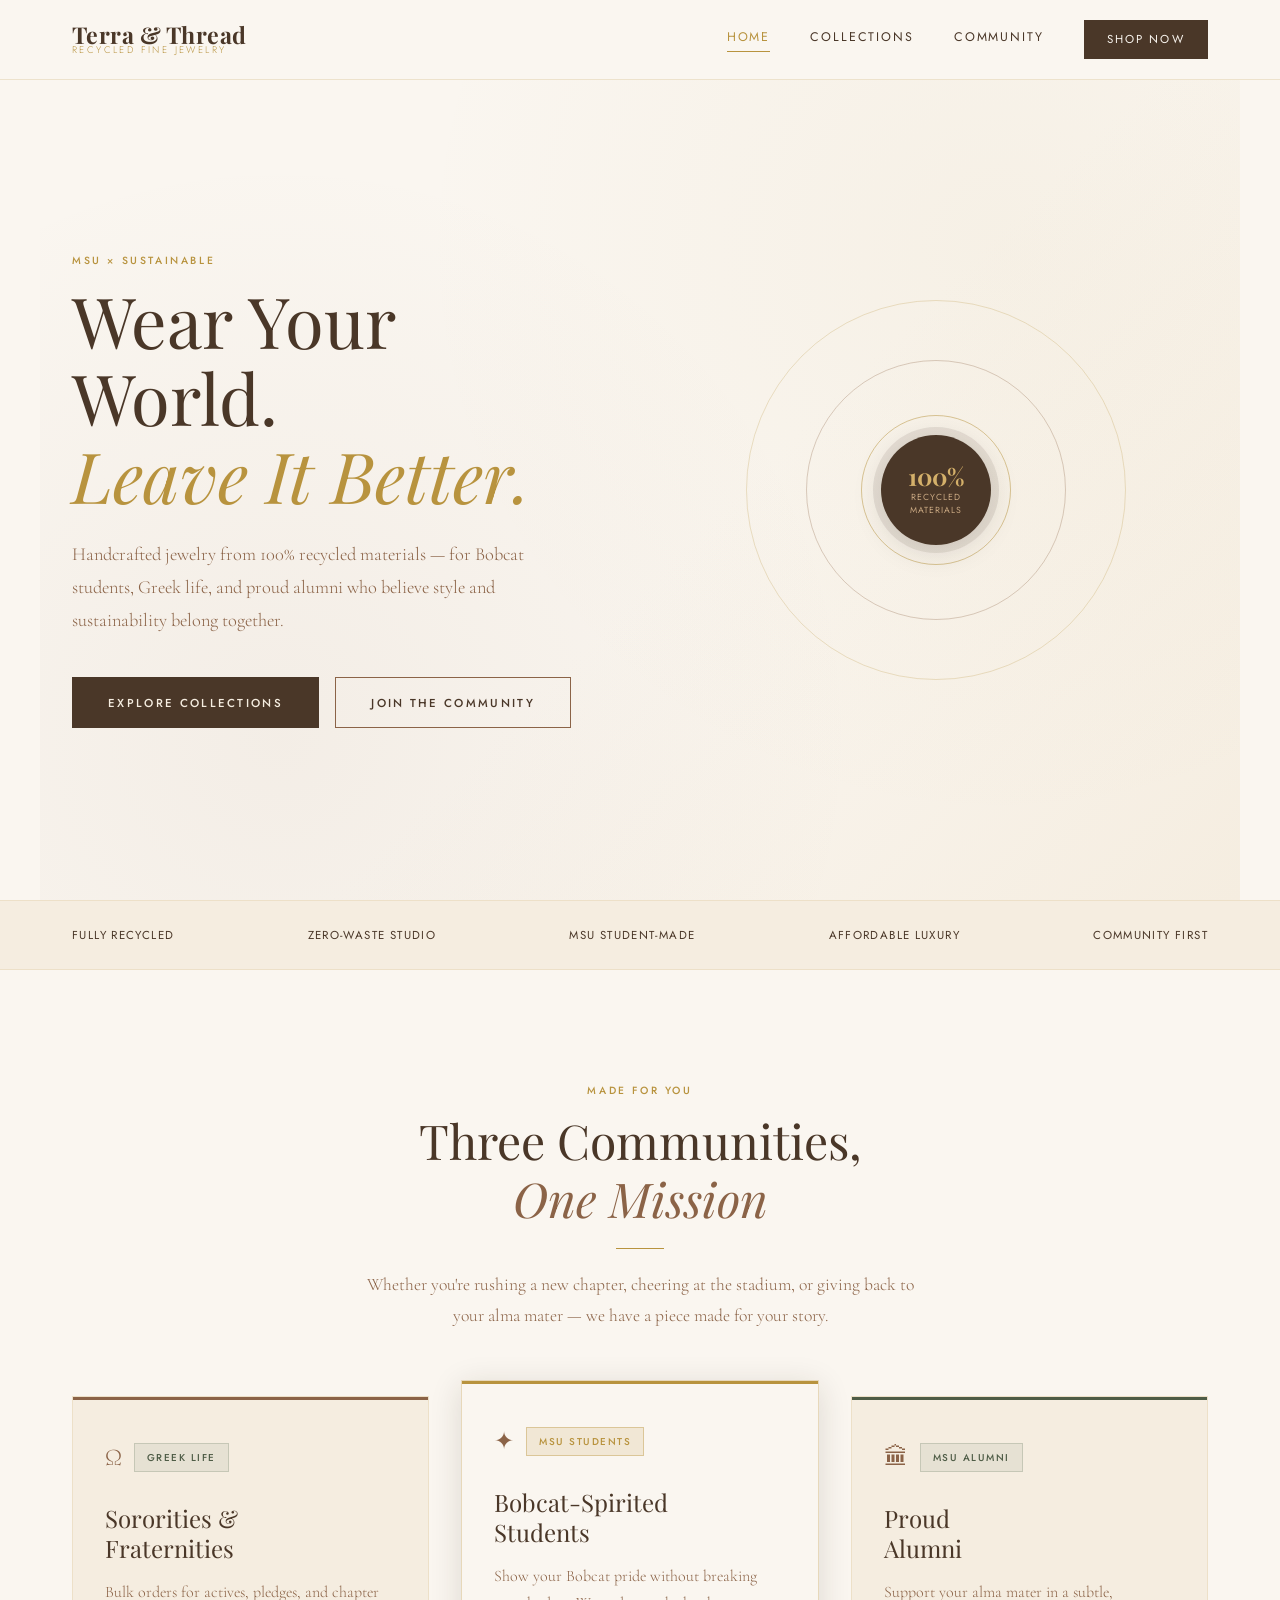
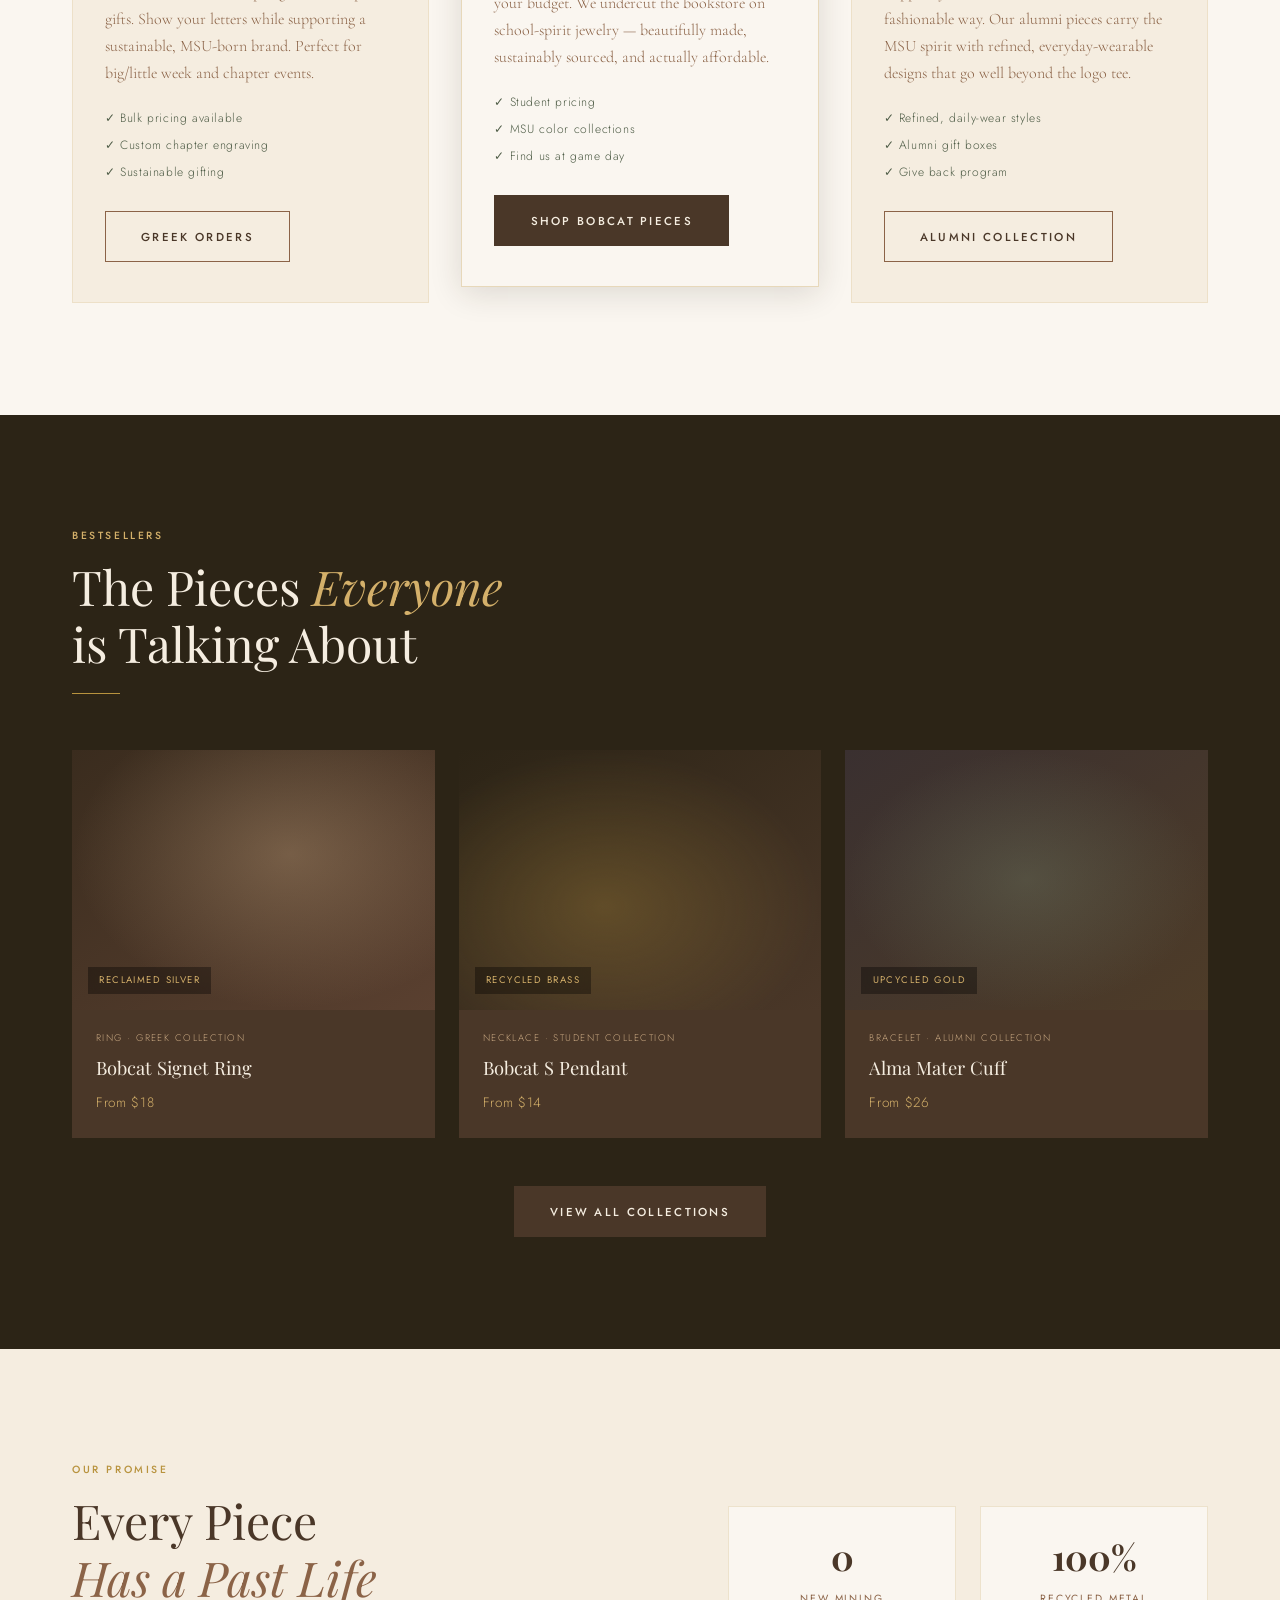
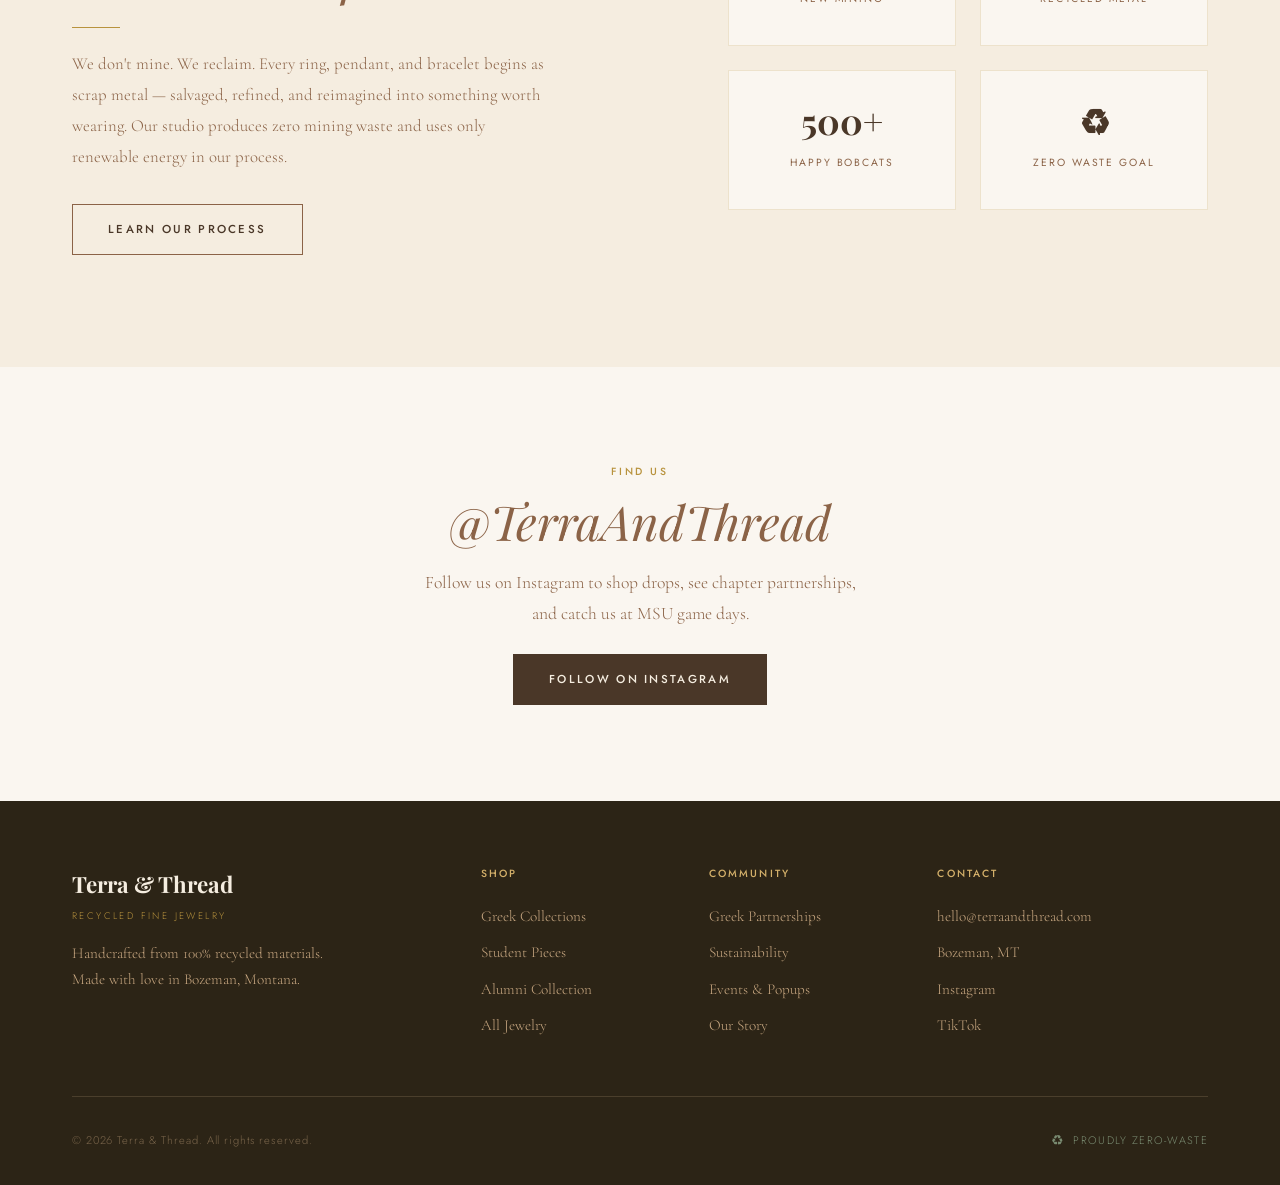
==== commit 48c555bc: "making edits Co-authored-by: Copilot <copilot@github.com>" ====
--- a/index.html
+++ b/index.html
@@ -250,7 +250,7 @@
         <div class="footer-brand">
           <span class="logo-main">Terra &amp; Thread</span>
           <span class="logo-sub">Recycled Fine Jewelry</span>
-          <p>Handcrafted from 100% recycled materials. Made with love in East Lansing, Michigan.</p>
+          <p>Handcrafted from 100% recycled materials. Made with love in Bozeman, Montana.</p>
         </div>
         <div class="footer-col">
           <h4>Shop</h4>
@@ -269,7 +269,7 @@
         <div class="footer-col">
           <h4>Contact</h4>
           <p>hello@terraandthread.com</p>
-          <p>East Lansing, MI</p>
+          <p>Bozeman, MT</p>
           <a href="#">Instagram</a>
           <a href="#">TikTok</a>
         </div>
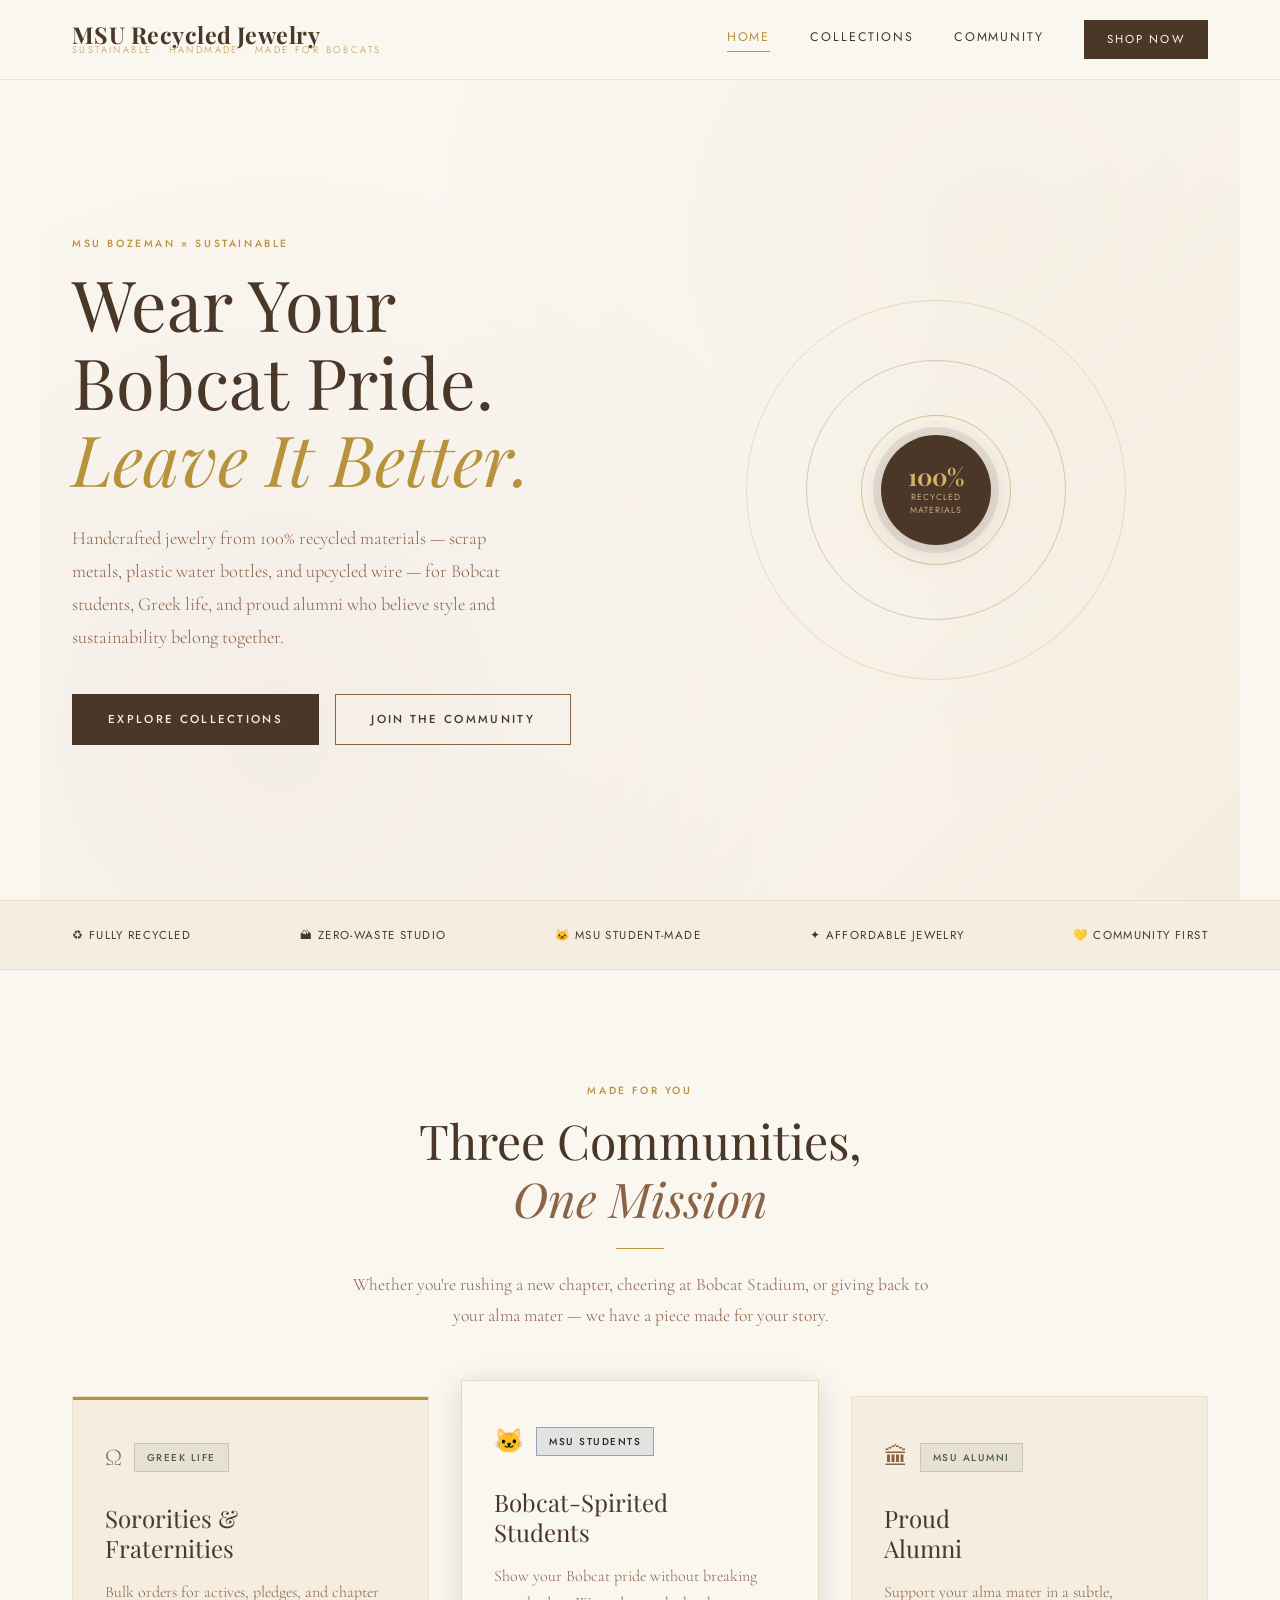
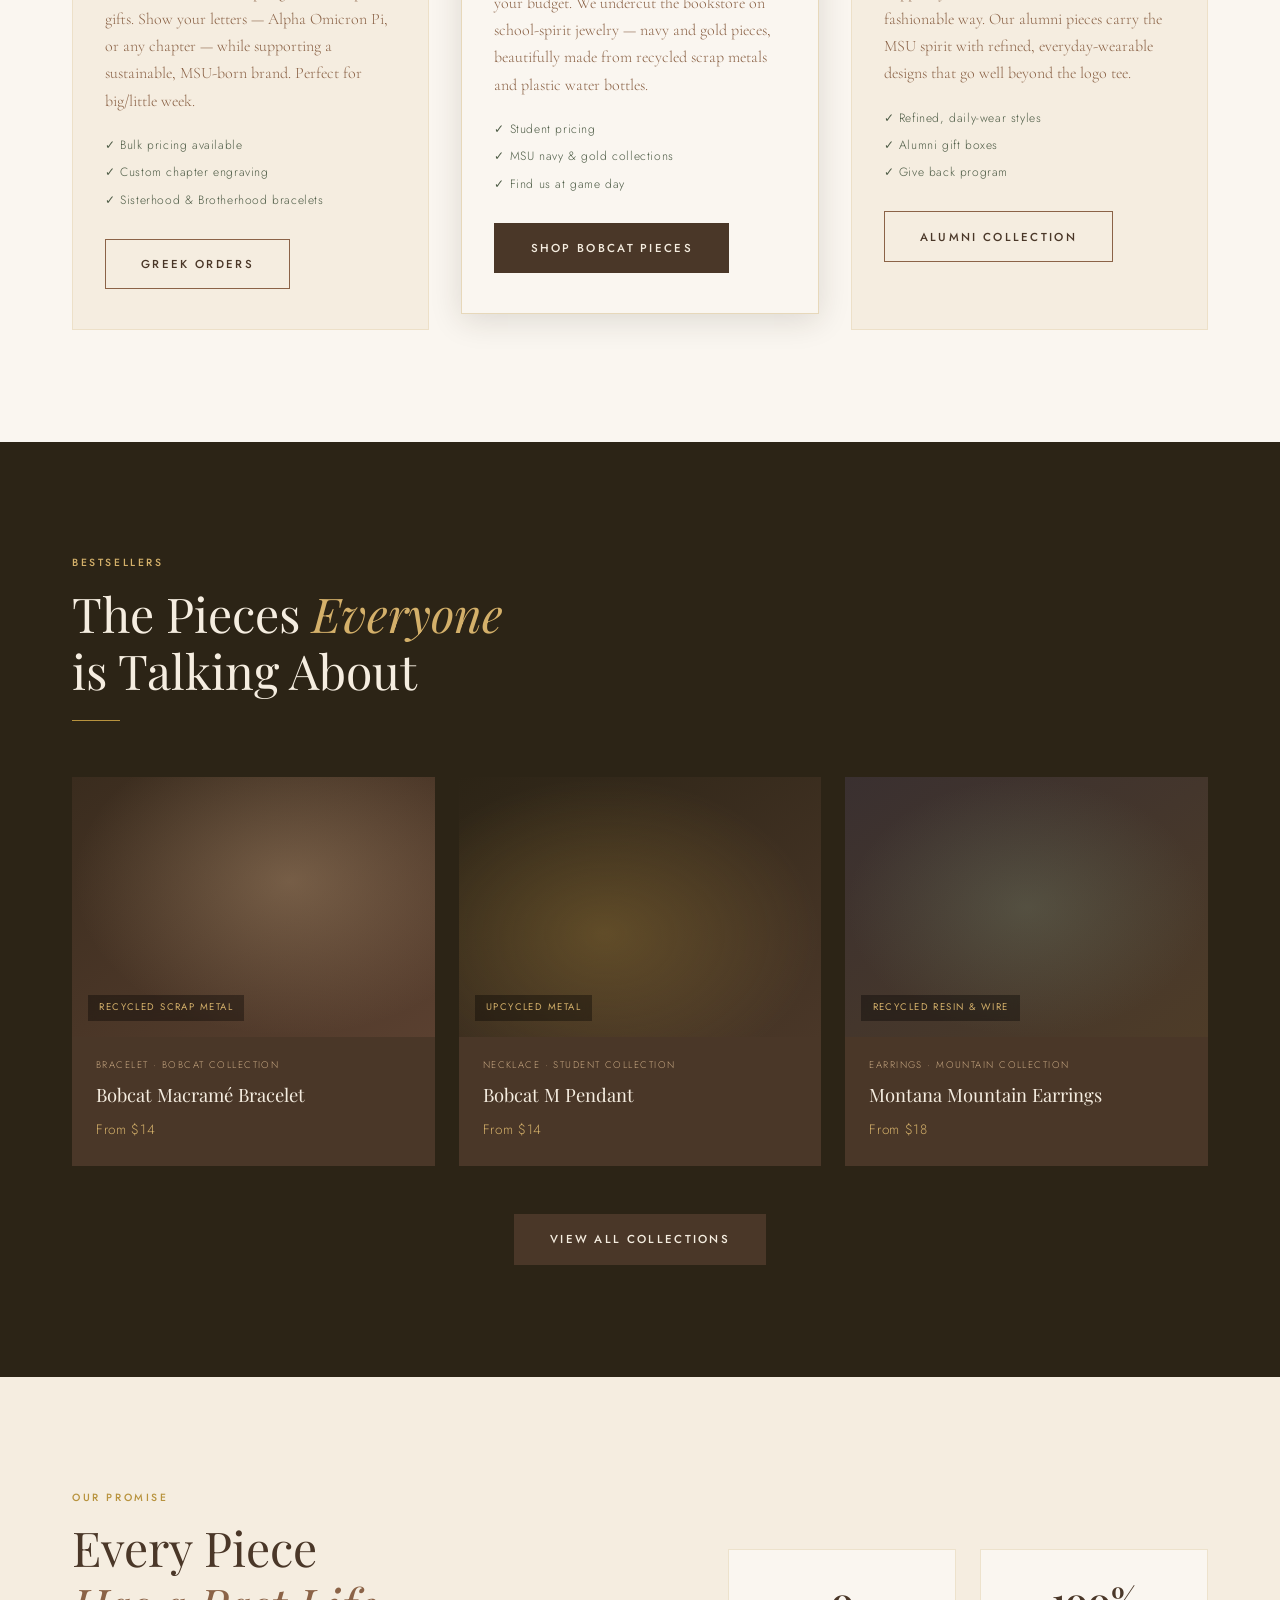
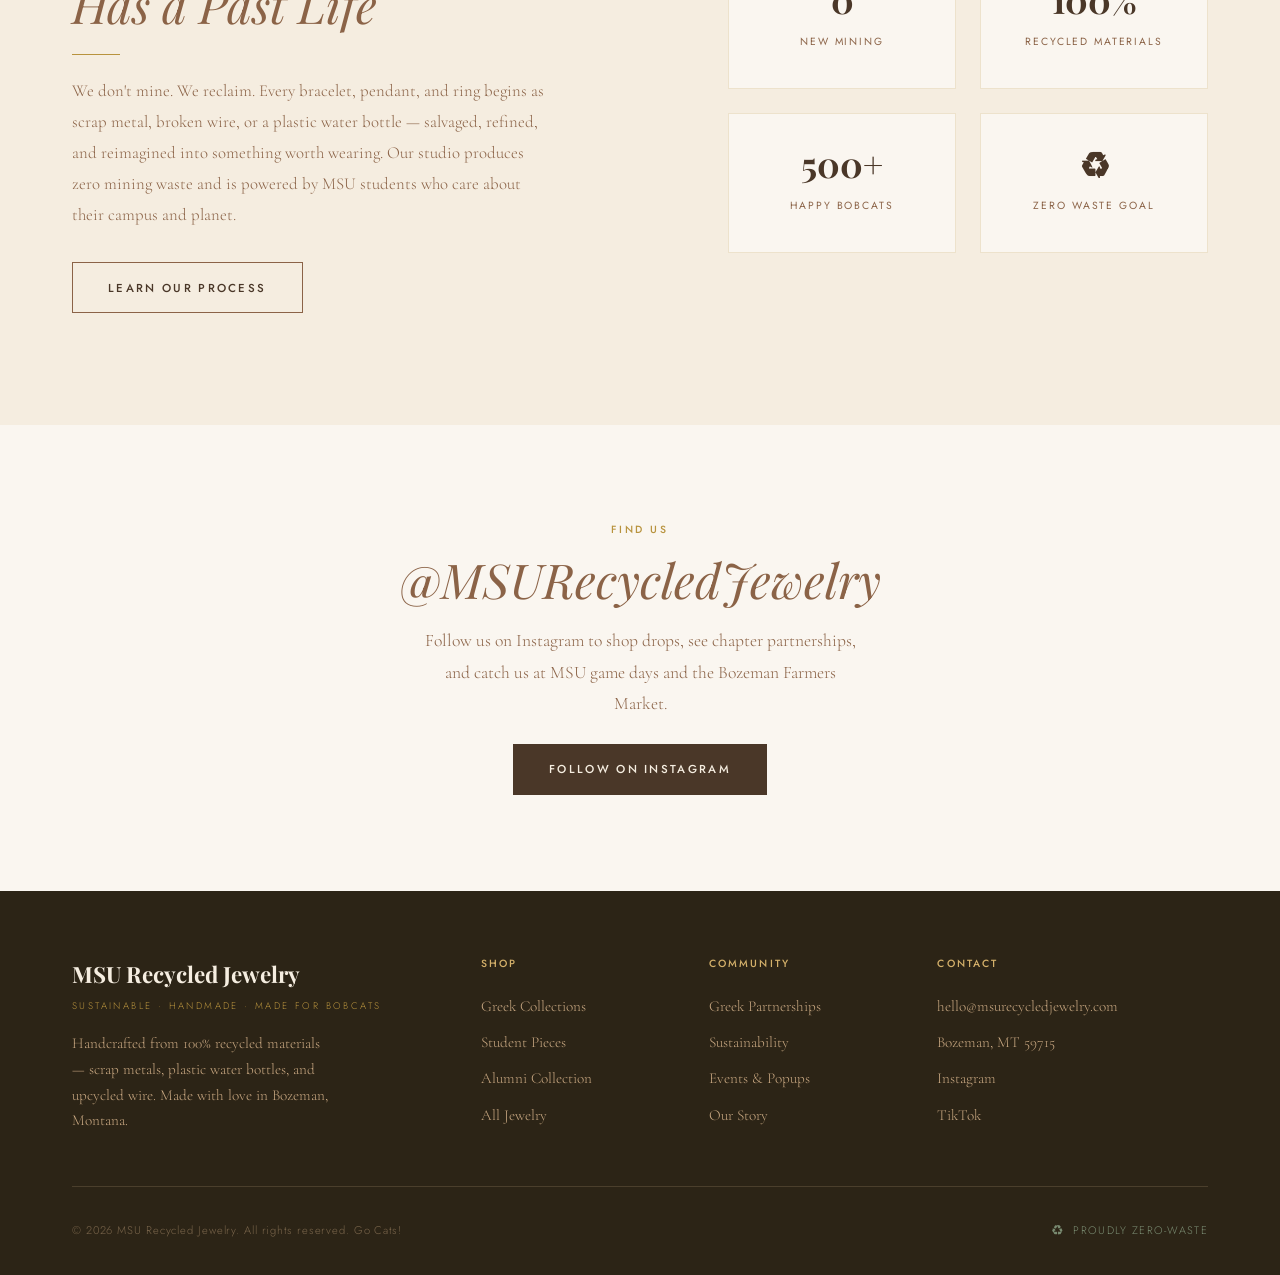
==== commit 9ef46214: "redoing html" ====
--- a/index.html
+++ b/index.html
@@ -3,7 +3,7 @@
 <head>
   <meta charset="UTF-8" />
   <meta name="viewport" content="width=device-width, initial-scale=1.0" />
-  <title>Terra & Thread — Recycled Jewelry</title>
+  <title>MSU Recycled Jewelry — Sustainable. Handmade. Made for Bobcats.</title>
   <link rel="stylesheet" href="css/reset.css" />
   <link rel="stylesheet" href="css/global.css" />
   <link rel="stylesheet" href="css/index.css" />
@@ -14,8 +14,8 @@
   <header class="site-header">
     <div class="header-inner">
       <a href="index.html" class="site-logo">
-        <span class="logo-main">Terra &amp; Thread</span>
-        <span class="logo-sub">Recycled Fine Jewelry</span>
+        <span class="logo-main">MSU Recycled Jewelry</span>
+        <span class="logo-sub">Sustainable · Handmade · Made for Bobcats</span>
       </a>
       <nav class="site-nav" id="siteNav">
         <a href="index.html" class="active">Home</a>
@@ -35,13 +35,13 @@
     <section class="hero">
       <div class="hero-texture"></div>
       <div class="hero-content">
-        <span class="section-label fade-up fade-up-1">MSU × Sustainable</span>
+        <span class="section-label fade-up fade-up-1">MSU Bozeman × Sustainable</span>
         <h1 class="hero-title fade-up fade-up-2">
-          Wear Your World.<br>
+          Wear Your<br>Bobcat Pride.<br>
           <em>Leave It Better.</em>
         </h1>
         <p class="hero-desc fade-up fade-up-3">
-          Handcrafted jewelry from 100% recycled materials — for Bobcat students, Greek life, and proud alumni who believe style and sustainability belong together.
+          Handcrafted jewelry from 100% recycled materials — scrap metals, plastic water bottles, and upcycled wire — for Bobcat students, Greek life, and proud alumni who believe style and sustainability belong together.
         </p>
         <div class="hero-actions fade-up fade-up-4">
           <a href="html/collections.html" class="btn btn-primary">Explore Collections</a>
@@ -65,19 +65,19 @@
       <div class="container">
         <div class="values-grid">
           <div class="value-item">
-            <span class="value-text">Fully Recycled</span>
-          </div>
-          <div class="value-item">
-            <span class="value-text">Zero-Waste Studio</span>
-          </div>
-          <div class="value-item">
-            <span class="value-text">MSU Student-Made</span>
-          </div>
-          <div class="value-item">
-            <span class="value-text">Affordable Luxury</span>
-          </div>
-          <div class="value-item">
-            <span class="value-text">Community First</span>
+            <span class="value-text">♻ Fully Recycled</span>
+          </div>
+          <div class="value-item">
+            <span class="value-text">🏔 Zero-Waste Studio</span>
+          </div>
+          <div class="value-item">
+            <span class="value-text">🐱 MSU Student-Made</span>
+          </div>
+          <div class="value-item">
+            <span class="value-text">✦ Affordable Jewelry</span>
+          </div>
+          <div class="value-item">
+            <span class="value-text">💛 Community First</span>
           </div>
         </div>
       </div>
@@ -91,39 +91,39 @@
           <span class="section-label">Made for you</span>
           <h2 class="section-title">Three Communities,<br><em>One Mission</em></h2>
           <div class="divider"></div>
-          <p class="audiences-intro">Whether you're rushing a new chapter, cheering at the stadium, or giving back to your alma mater — we have a piece made for your story.</p>
+          <p class="audiences-intro">Whether you're rushing a new chapter, cheering at Bobcat Stadium, or giving back to your alma mater — we have a piece made for your story.</p>
         </div>
         <div class="audience-cards">
 
           <!-- Greek Life -->
           <div class="aud-card">
-            <div class="aud-card__accent" style="background:var(--clr-clay)"></div>
+            <div class="aud-card__accent" style="background:var(--clr-gold)"></div>
             <div class="aud-card__top">
               <span class="aud-icon">Ω</span>
               <span class="tag">Greek Life</span>
             </div>
             <h3 class="aud-card__title">Sororities &amp;<br>Fraternities</h3>
-            <p class="aud-card__body">Bulk orders for actives, pledges, and chapter gifts. Show your letters while supporting a sustainable, MSU-born brand. Perfect for big/little week and chapter events.</p>
+            <p class="aud-card__body">Bulk orders for actives, pledges, and chapter gifts. Show your letters — Alpha Omicron Pi, or any chapter — while supporting a sustainable, MSU-born brand. Perfect for big/little week.</p>
             <ul class="aud-card__perks">
               <li>✓ Bulk pricing available</li>
               <li>✓ Custom chapter engraving</li>
-              <li>✓ Sustainable gifting</li>
+              <li>✓ Sisterhood &amp; Brotherhood bracelets</li>
             </ul>
             <a href="html/community.html#greek" class="btn btn-outline">Greek Orders</a>
           </div>
 
           <!-- Students -->
           <div class="aud-card aud-card--featured">
-            <div class="aud-card__accent" style="background:var(--clr-gold)"></div>
+            <div class="aud-card__accent" style="background:var(--clr-navy)"></div>
             <div class="aud-card__top">
-              <span class="aud-icon">✦</span>
-              <span class="tag" style="background:rgba(184,147,62,0.15);border-color:rgba(184,147,62,0.4);color:var(--clr-gold)">MSU Students</span>
+              <span class="aud-icon">🐱</span>
+              <span class="tag" style="background:rgba(0,51,102,0.1);border-color:rgba(0,51,102,0.35);color:var(--clr-navy)">MSU Students</span>
             </div>
             <h3 class="aud-card__title">Bobcat-Spirited<br>Students</h3>
-            <p class="aud-card__body">Show your Bobcat pride without breaking your budget. We undercut the bookstore on school-spirit jewelry — beautifully made, sustainably sourced, and actually affordable.</p>
+            <p class="aud-card__body">Show your Bobcat pride without breaking your budget. We undercut the bookstore on school-spirit jewelry — navy and gold pieces, beautifully made from recycled scrap metals and plastic water bottles.</p>
             <ul class="aud-card__perks">
               <li>✓ Student pricing</li>
-              <li>✓ MSU color collections</li>
+              <li>✓ MSU navy &amp; gold collections</li>
               <li>✓ Find us at game day</li>
             </ul>
             <a href="html/collections.html#students" class="btn btn-primary">Shop Bobcat Pieces</a>
@@ -131,7 +131,7 @@
 
           <!-- Alumni -->
           <div class="aud-card">
-            <div class="aud-card__accent" style="background:var(--clr-moss)"></div>
+            <div class="aud-card__accent" style="background:var(--clr-mountain)"></div>
             <div class="aud-card__top">
               <span class="aud-icon">🏛</span>
               <span class="tag">MSU Alumni</span>
@@ -162,32 +162,32 @@
         <div class="product-grid">
           <div class="product-card">
             <div class="product-img product-img--1">
-              <span class="product-material">Reclaimed Silver</span>
+              <span class="product-material">Recycled Scrap Metal</span>
             </div>
             <div class="product-info">
-              <span class="product-cat">Ring · Greek Collection</span>
-              <h4 class="product-name">Bobcat Signet Ring</h4>
-              <p class="product-price">From $18</p>
+              <span class="product-cat">Bracelet · Bobcat Collection</span>
+              <h4 class="product-name">Bobcat Macramé Bracelet</h4>
+              <p class="product-price">From $14</p>
             </div>
           </div>
           <div class="product-card">
             <div class="product-img product-img--2">
-              <span class="product-material">Recycled Brass</span>
+              <span class="product-material">Upcycled Metal</span>
             </div>
             <div class="product-info">
               <span class="product-cat">Necklace · Student Collection</span>
-              <h4 class="product-name">Bobcat S Pendant</h4>
+              <h4 class="product-name">Bobcat M Pendant</h4>
               <p class="product-price">From $14</p>
             </div>
           </div>
           <div class="product-card">
             <div class="product-img product-img--3">
-              <span class="product-material">Upcycled Gold</span>
+              <span class="product-material">Recycled Resin &amp; Wire</span>
             </div>
             <div class="product-info">
-              <span class="product-cat">Bracelet · Alumni Collection</span>
-              <h4 class="product-name">Alma Mater Cuff</h4>
-              <p class="product-price">From $26</p>
+              <span class="product-cat">Earrings · Mountain Collection</span>
+              <h4 class="product-name">Montana Mountain Earrings</h4>
+              <p class="product-price">From $18</p>
             </div>
           </div>
         </div>
@@ -205,7 +205,7 @@
           <span class="section-label">Our Promise</span>
           <h2 class="section-title">Every Piece<br><em>Has a Past Life</em></h2>
           <div class="divider"></div>
-          <p>We don't mine. We reclaim. Every ring, pendant, and bracelet begins as scrap metal — salvaged, refined, and reimagined into something worth wearing. Our studio produces zero mining waste and uses only renewable energy in our process.</p>
+          <p>We don't mine. We reclaim. Every bracelet, pendant, and ring begins as scrap metal, broken wire, or a plastic water bottle — salvaged, refined, and reimagined into something worth wearing. Our studio produces zero mining waste and is powered by MSU students who care about their campus and planet.</p>
           <a href="html/community.html#sustainability" class="btn btn-outline" style="margin-top:2rem;">Learn Our Process</a>
         </div>
         <div class="promise-stats">
@@ -215,7 +215,7 @@
           </div>
           <div class="stat">
             <span class="stat-num">100%</span>
-            <span class="stat-label">Recycled Metal</span>
+            <span class="stat-label">Recycled Materials</span>
           </div>
           <div class="stat">
             <span class="stat-num">500+</span>
@@ -234,8 +234,8 @@
     <section class="social-cta">
       <div class="container">
         <span class="section-label">Find Us</span>
-        <h2 class="section-title"><em>@TerraAndThread</em></h2>
-        <p>Follow us on Instagram to shop drops, see chapter partnerships, and catch us at MSU game days.</p>
+        <h2 class="section-title"><em>@MSURecycledJewelry</em></h2>
+        <p>Follow us on Instagram to shop drops, see chapter partnerships, and catch us at MSU game days and the Bozeman Farmers Market.</p>
         <a href="#" class="btn btn-primary" style="margin-top:1.5rem;">Follow on Instagram</a>
       </div>
     </section>
@@ -248,9 +248,9 @@
     <div class="footer-inner">
       <div class="footer-grid">
         <div class="footer-brand">
-          <span class="logo-main">Terra &amp; Thread</span>
-          <span class="logo-sub">Recycled Fine Jewelry</span>
-          <p>Handcrafted from 100% recycled materials. Made with love in Bozeman, Montana.</p>
+          <span class="logo-main">MSU Recycled Jewelry</span>
+          <span class="logo-sub">Sustainable · Handmade · Made for Bobcats</span>
+          <p>Handcrafted from 100% recycled materials — scrap metals, plastic water bottles, and upcycled wire. Made with love in Bozeman, Montana.</p>
         </div>
         <div class="footer-col">
           <h4>Shop</h4>
@@ -268,14 +268,14 @@
         </div>
         <div class="footer-col">
           <h4>Contact</h4>
-          <p>hello@terraandthread.com</p>
-          <p>Bozeman, MT</p>
+          <p>hello@msurecycledjewelry.com</p>
+          <p>Bozeman, MT 59715</p>
           <a href="#">Instagram</a>
           <a href="#">TikTok</a>
         </div>
       </div>
       <div class="footer-bottom">
-        <p>© 2026 Terra &amp; Thread. All rights reserved.</p>
+        <p>© 2026 MSU Recycled Jewelry. All rights reserved. Go Cats!</p>
         <span class="eco-badge">Proudly Zero-Waste</span>
       </div>
     </div>
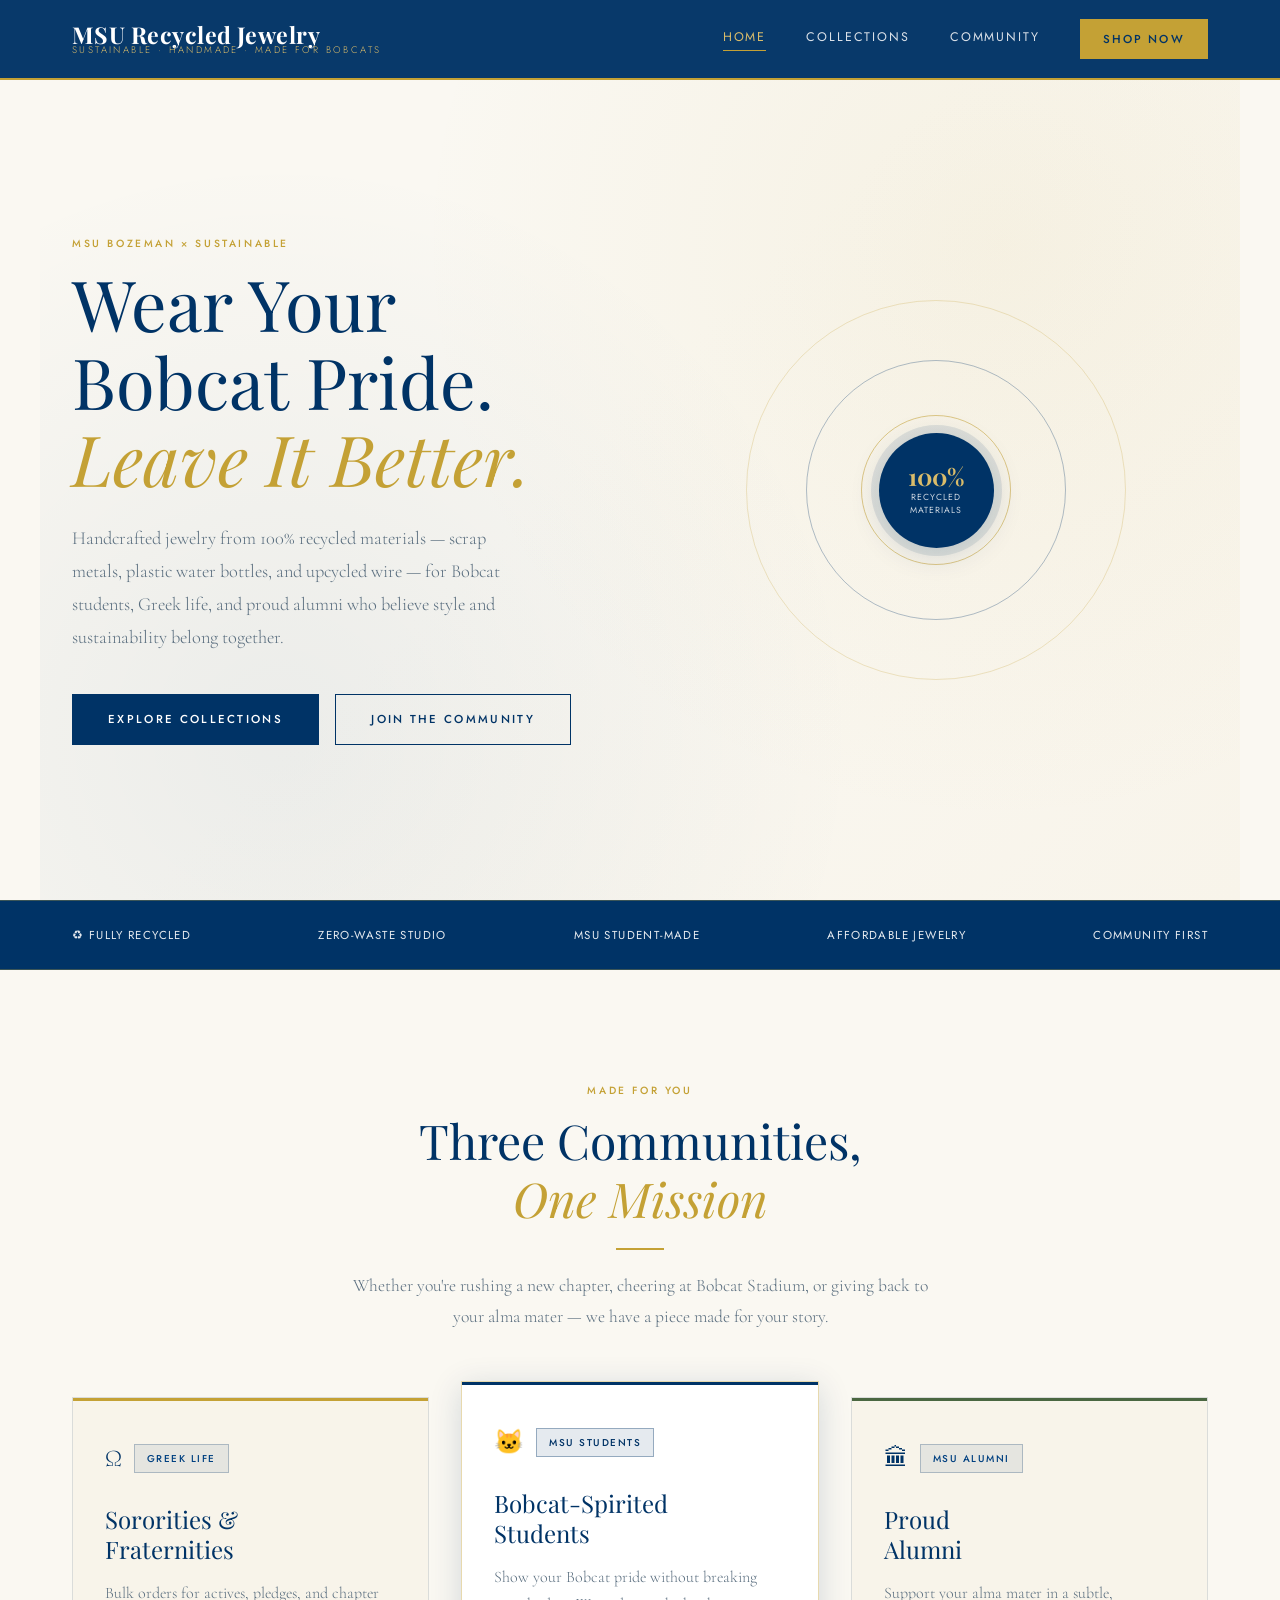
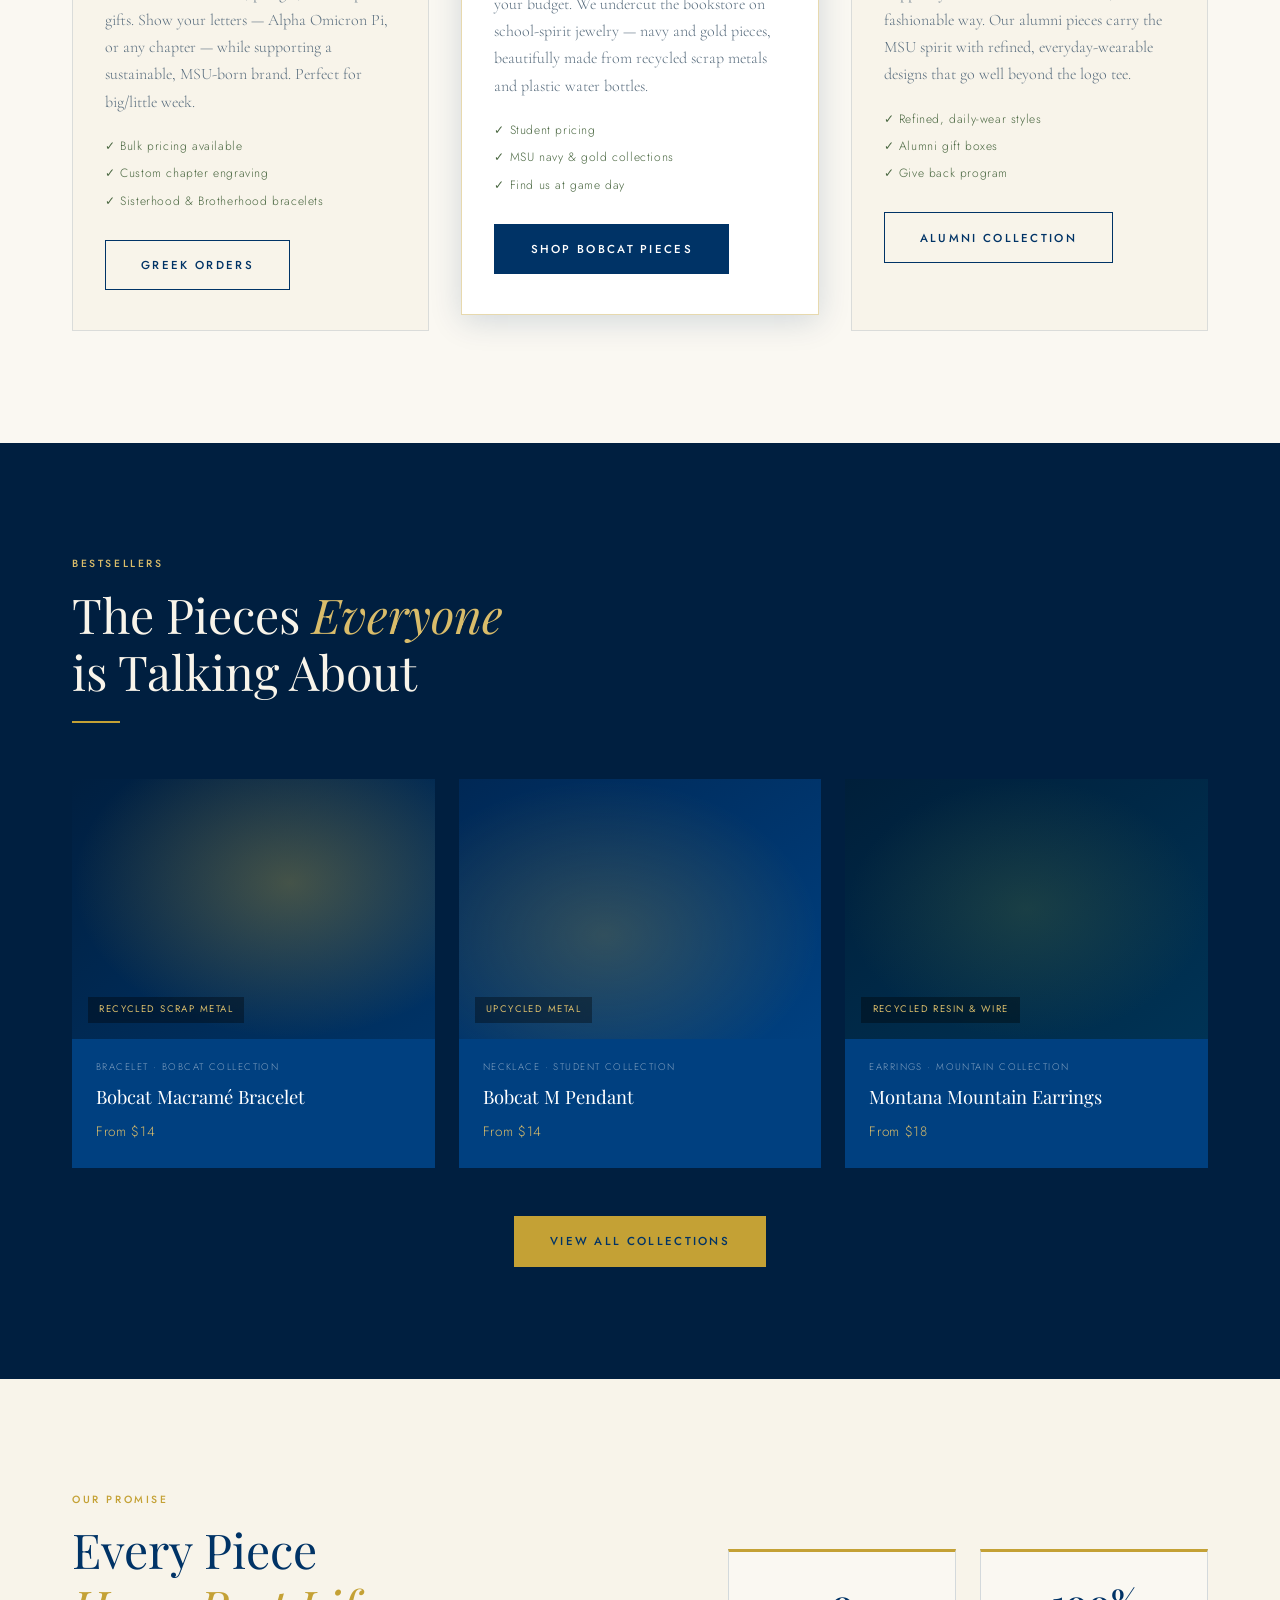
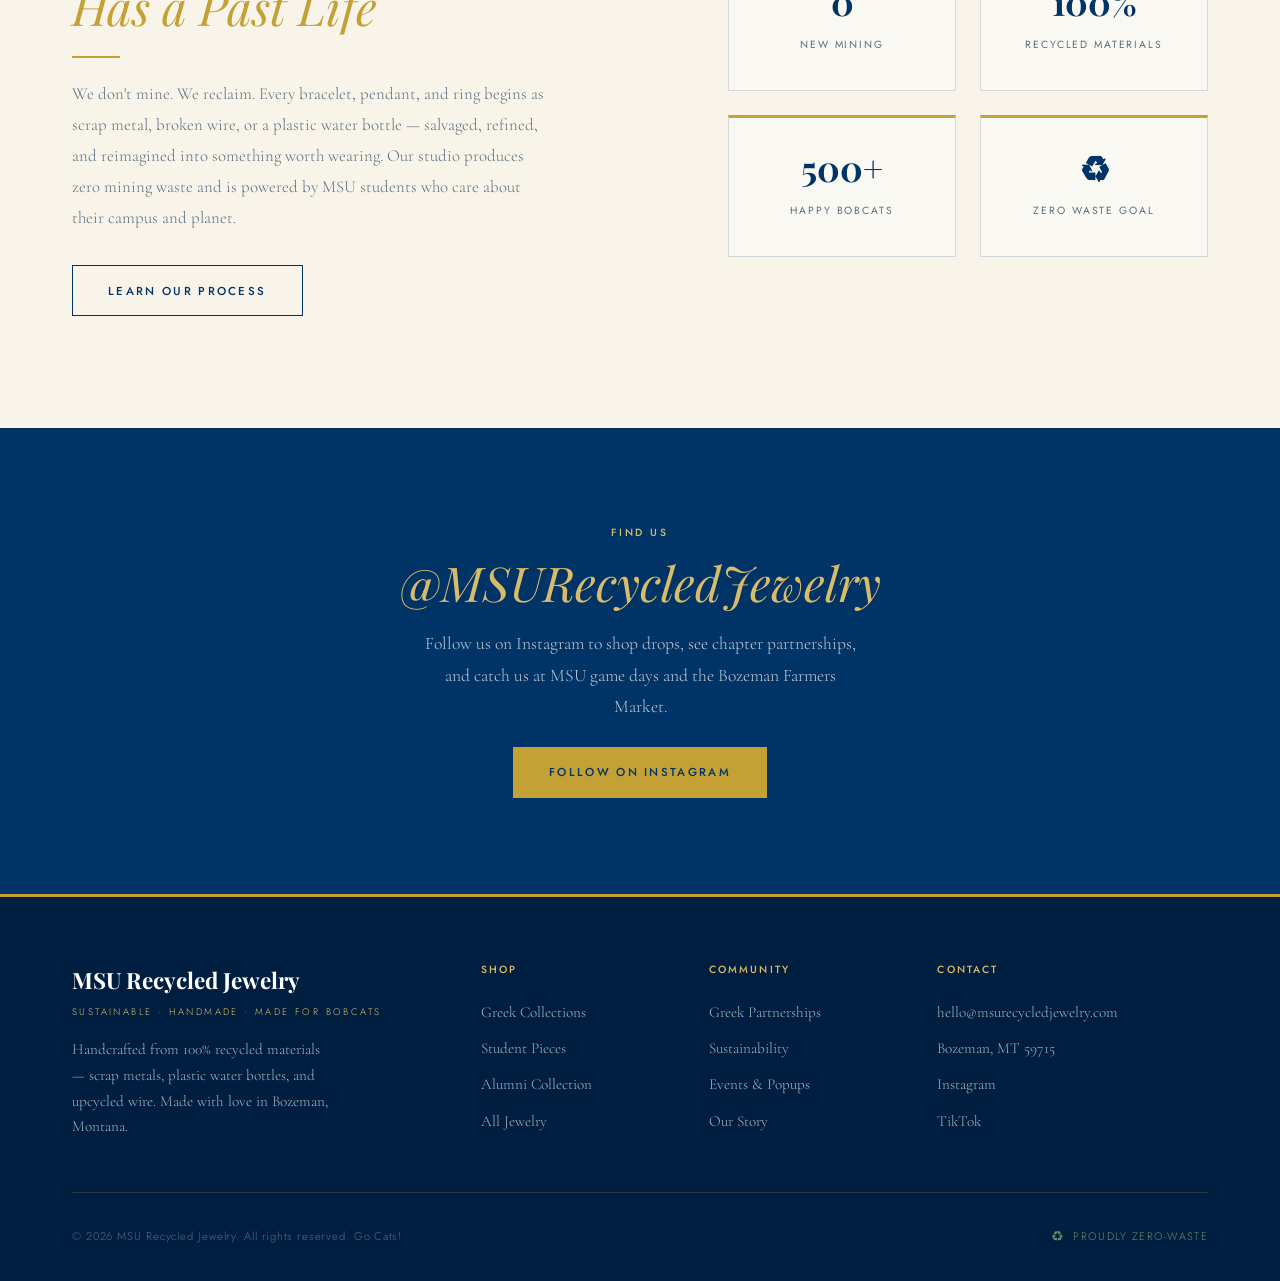
==== commit 3b53e648: "minor fixes" ====
--- a/index.html
+++ b/index.html
@@ -68,16 +68,16 @@
             <span class="value-text">♻ Fully Recycled</span>
           </div>
           <div class="value-item">
-            <span class="value-text">🏔 Zero-Waste Studio</span>
-          </div>
-          <div class="value-item">
-            <span class="value-text">🐱 MSU Student-Made</span>
-          </div>
-          <div class="value-item">
-            <span class="value-text">✦ Affordable Jewelry</span>
-          </div>
-          <div class="value-item">
-            <span class="value-text">💛 Community First</span>
+            <span class="value-text">Zero-Waste Studio</span>
+          </div>
+          <div class="value-item">
+            <span class="value-text">MSU Student-Made</span>
+          </div>
+          <div class="value-item">
+            <span class="value-text">Affordable Jewelry</span>
+          </div>
+          <div class="value-item">
+            <span class="value-text">Community First</span>
           </div>
         </div>
       </div>
--- a/css/global.css
+++ b/css/global.css
@@ -1,23 +1,32 @@
 /* ============================================
-   GLOBAL.CSS — Terra & Thread Jewelry
-   Organic-luxury aesthetic: earthy, refined,
-   sustainable. Applies across all 3 pages.
+   GLOBAL.CSS — MSU Recycled Jewelry
+   Montana State University Bozeman aesthetic:
+   Navy, gold, mountain spirit, sustainable.
    ============================================ */
 
 @import url('https://fonts.googleapis.com/css2?family=Playfair+Display:ital,wght@0,400;0,500;0,700;1,400;1,500&family=Cormorant+Garamond:ital,wght@0,300;0,400;0,600;1,300;1,400&family=Jost:wght@300;400;500&display=swap');
 
 /* ── CSS Variables ── */
 :root {
-  --clr-stone:     #2c2416;
-  --clr-bark:      #4a3728;
-  --clr-clay:      #8b6347;
-  --clr-sand:      #c9a882;
-  --clr-cream:     #f5ede0;
-  --clr-linen:     #faf6f0;
-  --clr-sage:      #7a8c72;
-  --clr-moss:      #4e5c46;
-  --clr-gold:      #b8933e;
-  --clr-gold-lt:   #d4b06a;
+  --clr-navy:      #003366;
+  --clr-navy-dark: #001f40;
+  --clr-navy-mid:  #004080;
+  --clr-gold:      #c4a135;
+  --clr-gold-lt:   #d9bc6a;
+  --clr-gold-pale: #f0e4b0;
+  --clr-cream:     #f8f4ea;
+  --clr-linen:     #faf8f2;
+  --clr-silver:    #a8b4c0;
+  --clr-sage:      #6b8c6b;
+  --clr-mountain:  #4a6741;
+
+  /* Compat aliases */
+  --clr-stone:     #001f40;
+  --clr-bark:      #003366;
+  --clr-clay:      #5a6e7f;
+  --clr-sand:      #c4a135;
+  --clr-moss:      #4a6741;
+  --clr-gold-lt:   #d9bc6a;
 
   --font-display:  'Playfair Display', Georgia, serif;
   --font-body:     'Cormorant Garamond', Georgia, serif;
@@ -27,22 +36,18 @@
   --header-h:      80px;
   --transition:    0.35s cubic-bezier(0.4, 0, 0.2, 1);
   --radius:        2px;
-  --shadow-sm:     0 2px 12px rgba(44,36,22,0.08);
-  --shadow-md:     0 6px 30px rgba(44,36,22,0.14);
-  --shadow-lg:     0 16px 60px rgba(44,36,22,0.18);
-}
-
-/* ── Reset ── */
+  --shadow-sm:     0 2px 12px rgba(0,51,102,0.1);
+  --shadow-md:     0 6px 30px rgba(0,51,102,0.16);
+  --shadow-lg:     0 16px 60px rgba(0,51,102,0.22);
+}
+
 *, *::before, *::after { box-sizing: border-box; margin: 0; padding: 0; }
 
-html {
-  scroll-behavior: smooth;
-  font-size: 16px;
-}
+html { scroll-behavior: smooth; font-size: 16px; }
 
 body {
   background-color: var(--clr-linen);
-  color: var(--clr-stone);
+  color: var(--clr-navy-dark);
   font-family: var(--font-body);
   font-weight: 300;
   font-size: 1.1rem;
@@ -57,28 +62,23 @@
 a  { color: inherit; text-decoration: none; }
 ul { list-style: none; }
 
-/* ── Scrollbar ── */
 ::-webkit-scrollbar { width: 6px; }
 ::-webkit-scrollbar-track { background: var(--clr-cream); }
-::-webkit-scrollbar-thumb { background: var(--clr-sand); border-radius: 3px; }
-
-/* ── Selection ── */
-::selection { background: var(--clr-sand); color: var(--clr-stone); }
-
+::-webkit-scrollbar-thumb { background: var(--clr-gold); border-radius: 3px; }
+::selection { background: var(--clr-gold-pale); color: var(--clr-navy); }
 
 /* =============================================
    SITE HEADER
    ============================================= */
-
 .site-header {
   position: sticky;
   top: 0;
   z-index: 100;
   height: var(--header-h);
-  background: rgba(250, 246, 240, 0.92);
+  background: rgba(0, 51, 102, 0.97);
   backdrop-filter: blur(12px);
   -webkit-backdrop-filter: blur(12px);
-  border-bottom: 1px solid rgba(184, 147, 62, 0.2);
+  border-bottom: 2px solid var(--clr-gold);
   display: flex;
   align-items: center;
 }
@@ -93,19 +93,14 @@
   justify-content: space-between;
 }
 
-/* Logo */
-.site-logo {
-  display: flex;
-  flex-direction: column;
-  line-height: 1;
-}
+.site-logo { display: flex; flex-direction: column; line-height: 1; }
 
 .site-logo .logo-main {
   font-family: var(--font-display);
   font-size: 1.45rem;
   font-weight: 700;
   letter-spacing: 0.02em;
-  color: var(--clr-bark);
+  color: #ffffff;
 }
 
 .site-logo .logo-sub {
@@ -114,15 +109,10 @@
   font-weight: 300;
   letter-spacing: 0.25em;
   text-transform: uppercase;
-  color: var(--clr-gold);
-}
-
-/* Nav */
-.site-nav {
-  display: flex;
-  align-items: center;
-  gap: 2.5rem;
-}
+  color: var(--clr-gold-lt);
+}
+
+.site-nav { display: flex; align-items: center; gap: 2.5rem; }
 
 .site-nav a {
   font-family: var(--font-ui);
@@ -130,7 +120,7 @@
   font-weight: 400;
   letter-spacing: 0.15em;
   text-transform: uppercase;
-  color: var(--clr-bark);
+  color: rgba(255,255,255,0.85);
   position: relative;
   padding-bottom: 3px;
   transition: color var(--transition);
@@ -140,43 +130,35 @@
   content: '';
   position: absolute;
   bottom: 0; left: 0;
-  width: 0; height: 1px;
+  width: 0; height: 1.5px;
   background: var(--clr-gold);
   transition: width var(--transition);
 }
 
-.site-nav a:hover,
-.site-nav a.active {
-  color: var(--clr-gold);
-}
-
-.site-nav a:hover::after,
-.site-nav a.active::after {
-  width: 100%;
-}
-
-/* CTA Button in nav */
+.site-nav a:hover, .site-nav a.active { color: var(--clr-gold-lt); }
+.site-nav a:hover::after, .site-nav a.active::after { width: 100%; }
+
 .nav-cta {
   font-family: var(--font-ui) !important;
   font-size: 0.72rem !important;
   letter-spacing: 0.18em !important;
   text-transform: uppercase !important;
-  color: var(--clr-linen) !important;
-  background: var(--clr-bark);
+  color: var(--clr-navy) !important;
+  background: var(--clr-gold) !important;
   padding: 0.55rem 1.4rem !important;
-  border: 1px solid var(--clr-bark);
+  border: 1px solid var(--clr-gold) !important;
   transition: background var(--transition), color var(--transition) !important;
+  font-weight: 500 !important;
 }
 
 .nav-cta::after { display: none !important; }
 
 .nav-cta:hover {
-  background: var(--clr-gold) !important;
-  border-color: var(--clr-gold) !important;
-  color: var(--clr-linen) !important;
-}
-
-/* Hamburger (mobile) */
+  background: var(--clr-gold-lt) !important;
+  border-color: var(--clr-gold-lt) !important;
+  color: var(--clr-navy) !important;
+}
+
 .nav-toggle {
   display: none;
   flex-direction: column;
@@ -186,37 +168,27 @@
   border: none;
   padding: 4px;
 }
-.nav-toggle span {
-  display: block;
-  width: 24px; height: 1.5px;
-  background: var(--clr-bark);
-  transition: transform var(--transition);
-}
-
+.nav-toggle span { display: block; width: 24px; height: 1.5px; background: #ffffff; transition: transform var(--transition); }
 
 /* =============================================
    SITE FOOTER
    ============================================= */
-
 .site-footer {
   margin-top: auto;
-  background: var(--clr-stone);
-  color: var(--clr-sand);
+  background: var(--clr-navy-dark);
+  color: var(--clr-silver);
   padding: 4rem 0 2rem;
-}
-
-.footer-inner {
-  max-width: var(--max-w);
-  margin: 0 auto;
-  padding: 0 2rem;
-}
+  border-top: 3px solid var(--clr-gold);
+}
+
+.footer-inner { max-width: var(--max-w); margin: 0 auto; padding: 0 2rem; }
 
 .footer-grid {
   display: grid;
   grid-template-columns: 2fr 1fr 1fr 1.5fr;
   gap: 3rem;
   padding-bottom: 3rem;
-  border-bottom: 1px solid rgba(201,168,130,0.2);
+  border-bottom: 1px solid rgba(196,161,53,0.2);
   margin-bottom: 2rem;
 }
 
@@ -224,7 +196,7 @@
   font-family: var(--font-display);
   font-size: 1.4rem;
   font-weight: 700;
-  color: var(--clr-cream);
+  color: #ffffff;
   display: block;
   margin-bottom: 0.25rem;
 }
@@ -234,18 +206,12 @@
   font-size: 0.6rem;
   letter-spacing: 0.25em;
   text-transform: uppercase;
-  color: var(--clr-gold);
+  color: var(--clr-gold-lt);
   display: block;
   margin-bottom: 1rem;
 }
 
-.footer-brand p {
-  font-family: var(--font-body);
-  font-size: 0.95rem;
-  line-height: 1.7;
-  color: var(--clr-sand);
-  max-width: 260px;
-}
+.footer-brand p { font-family: var(--font-body); font-size: 0.95rem; line-height: 1.7; color: var(--clr-silver); max-width: 260px; }
 
 .footer-col h4 {
   font-family: var(--font-ui);
@@ -257,61 +223,19 @@
   margin-bottom: 1.25rem;
 }
 
-.footer-col a,
-.footer-col p {
-  display: block;
-  font-family: var(--font-body);
-  font-size: 0.95rem;
-  color: var(--clr-sand);
-  margin-bottom: 0.6rem;
-  transition: color var(--transition);
-}
-
+.footer-col a, .footer-col p { display: block; font-family: var(--font-body); font-size: 0.95rem; color: var(--clr-silver); margin-bottom: 0.6rem; transition: color var(--transition); }
 .footer-col a:hover { color: var(--clr-gold-lt); }
 
-.footer-bottom {
-  display: flex;
-  align-items: center;
-  justify-content: space-between;
-  flex-wrap: wrap;
-  gap: 1rem;
-}
-
-.footer-bottom p {
-  font-family: var(--font-ui);
-  font-size: 0.7rem;
-  letter-spacing: 0.08em;
-  color: rgba(201,168,130,0.5);
-}
-
-.footer-bottom .eco-badge {
-  display: flex;
-  align-items: center;
-  gap: 0.5rem;
-  font-family: var(--font-ui);
-  font-size: 0.68rem;
-  letter-spacing: 0.12em;
-  text-transform: uppercase;
-  color: var(--clr-sage);
-}
-
-.footer-bottom .eco-badge::before {
-  content: '♻';
-  font-size: 0.85rem;
-}
-
+.footer-bottom { display: flex; align-items: center; justify-content: space-between; flex-wrap: wrap; gap: 1rem; }
+.footer-bottom p { font-family: var(--font-ui); font-size: 0.7rem; letter-spacing: 0.08em; color: rgba(168,180,192,0.5); }
+.footer-bottom .eco-badge { display: flex; align-items: center; gap: 0.5rem; font-family: var(--font-ui); font-size: 0.68rem; letter-spacing: 0.12em; text-transform: uppercase; color: var(--clr-sage); }
+.footer-bottom .eco-badge::before { content: '♻'; font-size: 0.85rem; }
 
 /* =============================================
    SHARED UTILITIES
    ============================================= */
-
-.container {
-  max-width: var(--max-w);
-  margin: 0 auto;
-  padding: 0 2rem;
-}
-
-/* Buttons */
+.container { max-width: var(--max-w); margin: 0 auto; padding: 0 2rem; }
+
 .btn {
   display: inline-block;
   font-family: var(--font-ui);
@@ -326,39 +250,15 @@
   text-align: center;
 }
 
-.btn-primary {
-  background: var(--clr-bark);
-  color: var(--clr-cream);
-  border-color: var(--clr-bark);
-}
-.btn-primary:hover {
-  background: var(--clr-gold);
-  border-color: var(--clr-gold);
-}
-
-.btn-outline {
-  background: transparent;
-  color: var(--clr-bark);
-  border-color: var(--clr-clay);
-}
-.btn-outline:hover {
-  background: var(--clr-bark);
-  color: var(--clr-cream);
-  border-color: var(--clr-bark);
-}
-
-.btn-light {
-  background: var(--clr-cream);
-  color: var(--clr-bark);
-  border-color: var(--clr-cream);
-}
-.btn-light:hover {
-  background: var(--clr-gold);
-  color: var(--clr-cream);
-  border-color: var(--clr-gold);
-}
-
-/* Section labels */
+.btn-primary { background: var(--clr-navy); color: #ffffff; border-color: var(--clr-navy); }
+.btn-primary:hover { background: var(--clr-gold); border-color: var(--clr-gold); color: var(--clr-navy); }
+
+.btn-outline { background: transparent; color: var(--clr-navy); border-color: var(--clr-navy); }
+.btn-outline:hover { background: var(--clr-navy); color: #ffffff; border-color: var(--clr-navy); }
+
+.btn-light { background: #ffffff; color: var(--clr-navy); border-color: #ffffff; }
+.btn-light:hover { background: var(--clr-gold); color: var(--clr-navy); border-color: var(--clr-gold); }
+
 .section-label {
   font-family: var(--font-ui);
   font-size: 0.65rem;
@@ -370,28 +270,18 @@
   margin-bottom: 0.75rem;
 }
 
-/* Section headings */
 .section-title {
   font-family: var(--font-display);
   font-size: clamp(2rem, 4vw, 3rem);
   font-weight: 400;
   line-height: 1.2;
-  color: var(--clr-bark);
-}
-
-.section-title em {
-  font-style: italic;
-  color: var(--clr-clay);
-}
-
-/* Divider */
-.divider {
-  width: 48px; height: 1px;
-  background: var(--clr-gold);
-  margin: 1.25rem 0;
-}
-
-/* Tag / badge */
+  color: var(--clr-navy);
+}
+
+.section-title em { font-style: italic; color: var(--clr-gold); }
+
+.divider { width: 48px; height: 2px; background: var(--clr-gold); margin: 1.25rem 0; }
+
 .tag {
   display: inline-block;
   font-family: var(--font-ui);
@@ -400,39 +290,23 @@
   letter-spacing: 0.15em;
   text-transform: uppercase;
   padding: 0.3rem 0.75rem;
-  background: rgba(122,140,114,0.12);
-  color: var(--clr-moss);
-  border: 1px solid rgba(122,140,114,0.3);
-}
-
-/* =============================================
-   FADE-IN ANIMATION (shared)
-   ============================================= */
+  background: rgba(0,51,102,0.08);
+  color: var(--clr-navy-mid);
+  border: 1px solid rgba(0,51,102,0.25);
+}
 
 @keyframes fadeUp {
   from { opacity: 0; transform: translateY(24px); }
   to   { opacity: 1; transform: translateY(0); }
 }
 
-.fade-up {
-  animation: fadeUp 0.8s var(--transition) both;
-}
+.fade-up { animation: fadeUp 0.8s var(--transition) both; }
 .fade-up-1 { animation-delay: 0.1s; }
 .fade-up-2 { animation-delay: 0.25s; }
 .fade-up-3 { animation-delay: 0.4s; }
 .fade-up-4 { animation-delay: 0.55s; }
 
-
-/* =============================================
-   RESPONSIVE — HEADER / FOOTER
-   ============================================= */
-
-@media (max-width: 900px) {
-  .footer-grid {
-    grid-template-columns: 1fr 1fr;
-    gap: 2rem;
-  }
-}
+@media (max-width: 900px) { .footer-grid { grid-template-columns: 1fr 1fr; gap: 2rem; } }
 
 @media (max-width: 640px) {
   .site-nav {
@@ -440,26 +314,16 @@
     position: fixed;
     top: var(--header-h);
     left: 0; right: 0;
-    background: var(--clr-linen);
+    background: var(--clr-navy);
     flex-direction: column;
     align-items: flex-start;
     padding: 2rem;
     gap: 1.5rem;
-    border-bottom: 1px solid rgba(184,147,62,0.2);
+    border-bottom: 2px solid var(--clr-gold);
     box-shadow: var(--shadow-md);
   }
-
   .site-nav.open { display: flex; }
-
   .nav-toggle { display: flex; }
-
-  .footer-grid {
-    grid-template-columns: 1fr;
-    gap: 2rem;
-  }
-
-  .footer-bottom {
-    flex-direction: column;
-    text-align: center;
-  }
+  .footer-grid { grid-template-columns: 1fr; gap: 2rem; }
+  .footer-bottom { flex-direction: column; text-align: center; }
 }
--- a/css/index.css
+++ b/css/index.css
@@ -1,5 +1,6 @@
 /* ============================================
-   INDEX.CSS — Homepage styles
+   INDEX.CSS — MSU Recycled Jewelry Homepage
+   Navy & gold Bobcat color scheme
    ============================================ */
 
 
@@ -12,7 +13,7 @@
   align-items: center;
   position: relative;
   overflow: hidden;
-  background: linear-gradient(135deg, var(--clr-linen) 55%, var(--clr-cream) 100%);
+  background: linear-gradient(135deg, var(--clr-linen) 45%, var(--clr-cream) 100%);
   padding: 5rem 2rem;
   max-width: var(--max-w);
   margin: 0 auto;
@@ -23,22 +24,19 @@
   position: absolute;
   inset: 0;
   background-image:
-    radial-gradient(circle at 20% 80%, rgba(138,99,71,0.06) 0%, transparent 50%),
-    radial-gradient(circle at 80% 20%, rgba(184,147,62,0.06) 0%, transparent 50%);
+    radial-gradient(circle at 20% 80%, rgba(0,51,102,0.06) 0%, transparent 50%),
+    radial-gradient(circle at 80% 20%, rgba(196,161,53,0.08) 0%, transparent 50%);
   pointer-events: none;
 }
 
-.hero-content {
-  position: relative;
-  z-index: 2;
-}
+.hero-content { position: relative; z-index: 2; }
 
 .hero-title {
   font-family: var(--font-display);
   font-size: clamp(2.8rem, 5.5vw, 5rem);
   font-weight: 400;
   line-height: 1.1;
-  color: var(--clr-bark);
+  color: var(--clr-navy);
   margin-bottom: 1.5rem;
 }
 
@@ -57,13 +55,9 @@
   margin-bottom: 2.5rem;
 }
 
-.hero-actions {
-  display: flex;
-  gap: 1rem;
-  flex-wrap: wrap;
-}
-
-/* Hero Visual — abstract ring sculpture */
+.hero-actions { display: flex; gap: 1rem; flex-wrap: wrap; }
+
+/* Hero Visual — MSU navy/gold ring sculpture */
 .hero-visual {
   position: relative;
   display: flex;
@@ -81,38 +75,36 @@
 
 .hero-ring--lg {
   width: 380px; height: 380px;
-  border-color: rgba(184,147,62,0.25);
+  border-color: rgba(196,161,53,0.25);
   animation-duration: 40s;
 }
 
 .hero-ring--md {
   width: 260px; height: 260px;
-  border-color: rgba(138,99,71,0.3);
+  border-color: rgba(0,51,102,0.3);
   animation-duration: 28s;
   animation-direction: reverse;
 }
 
 .hero-ring--sm {
   width: 150px; height: 150px;
-  border-color: rgba(184,147,62,0.5);
+  border-color: rgba(196,161,53,0.55);
   animation-duration: 16s;
 }
 
-@keyframes slowSpin {
-  to { transform: rotate(360deg); }
-}
+@keyframes slowSpin { to { transform: rotate(360deg); } }
 
 .hero-badge {
   position: relative;
   z-index: 2;
-  width: 110px; height: 110px;
+  width: 115px; height: 115px;
   border-radius: 50%;
-  background: var(--clr-bark);
+  background: var(--clr-navy);
   display: flex;
   flex-direction: column;
   align-items: center;
   justify-content: center;
-  box-shadow: 0 0 0 8px rgba(74,55,40,0.1), var(--shadow-md);
+  box-shadow: 0 0 0 8px rgba(0,51,102,0.1), var(--shadow-md);
   text-align: center;
 }
 
@@ -130,7 +122,7 @@
   font-weight: 400;
   letter-spacing: 0.12em;
   text-transform: uppercase;
-  color: var(--clr-sand);
+  color: rgba(255,255,255,0.8);
   margin-top: 3px;
   line-height: 1.4;
 }
@@ -139,9 +131,9 @@
 /* ── VALUES STRIP ── */
 
 .values-strip {
-  background: var(--clr-cream);
-  border-top: 1px solid rgba(184,147,62,0.15);
-  border-bottom: 1px solid rgba(184,147,62,0.15);
+  background: var(--clr-navy);
+  border-top: 1px solid rgba(196,161,53,0.3);
+  border-bottom: 1px solid rgba(196,161,53,0.3);
   padding: 1.5rem 0;
 }
 
@@ -162,26 +154,15 @@
   font-weight: 400;
   letter-spacing: 0.12em;
   text-transform: uppercase;
-  color: var(--clr-bark);
-}
-
-.value-icon {
-  font-size: 1.1rem;
+  color: rgba(255,255,255,0.9);
 }
 
 
 /* ── AUDIENCES ── */
 
-.audiences {
-  padding: 7rem 0;
-}
-
-.audiences-header {
-  text-align: center;
-  max-width: 580px;
-  margin: 0 auto 4rem;
-}
-
+.audiences { padding: 7rem 0; }
+
+.audiences-header { text-align: center; max-width: 580px; margin: 0 auto 4rem; }
 .audiences-header .divider { margin: 1.25rem auto; }
 
 .audiences-intro {
@@ -201,51 +182,32 @@
   background: var(--clr-cream);
   padding: 2.5rem 2rem;
   position: relative;
-  border: 1px solid rgba(184,147,62,0.15);
+  border: 1px solid rgba(0,51,102,0.12);
   transition: transform var(--transition), box-shadow var(--transition);
 }
 
 .aud-card--featured {
-  background: var(--clr-linen);
+  background: #ffffff;
   transform: translateY(-16px);
   box-shadow: var(--shadow-md);
-  border-color: rgba(184,147,62,0.3);
-}
-
-.aud-card:hover {
-  transform: translateY(-8px);
-  box-shadow: var(--shadow-md);
-}
-
-.aud-card--featured:hover {
-  transform: translateY(-20px);
-  box-shadow: var(--shadow-lg);
-}
-
-.aud-card__accent {
-  position: absolute;
-  top: 0; left: 0; right: 0;
-  height: 3px;
-}
-
-.aud-card__top {
-  display: flex;
-  align-items: center;
-  gap: 0.75rem;
-  margin-bottom: 1.5rem;
-}
-
-.aud-icon {
-  font-size: 1.5rem;
-  color: var(--clr-clay);
-}
+  border-color: rgba(196,161,53,0.4);
+}
+
+.aud-card:hover { transform: translateY(-8px); box-shadow: var(--shadow-md); }
+.aud-card--featured:hover { transform: translateY(-20px); box-shadow: var(--shadow-lg); }
+
+.aud-card__accent { position: absolute; top: 0; left: 0; right: 0; height: 3px; }
+
+.aud-card__top { display: flex; align-items: center; gap: 0.75rem; margin-bottom: 1.5rem; }
+
+.aud-icon { font-size: 1.5rem; color: var(--clr-navy); }
 
 .aud-card__title {
   font-family: var(--font-display);
   font-size: 1.5rem;
   font-weight: 400;
   line-height: 1.25;
-  color: var(--clr-bark);
+  color: var(--clr-navy);
   margin-bottom: 1rem;
 }
 
@@ -257,15 +219,13 @@
   margin-bottom: 1.25rem;
 }
 
-.aud-card__perks {
-  margin-bottom: 1.75rem;
-}
+.aud-card__perks { margin-bottom: 1.75rem; }
 
 .aud-card__perks li {
   font-family: var(--font-ui);
   font-size: 0.75rem;
   letter-spacing: 0.05em;
-  color: var(--clr-moss);
+  color: var(--clr-mountain);
   margin-bottom: 0.4rem;
 }
 
@@ -273,7 +233,7 @@
 /* ── FEATURED ── */
 
 .featured {
-  background: var(--clr-stone);
+  background: var(--clr-navy-dark);
   padding: 7rem 0;
 }
 
@@ -290,12 +250,7 @@
   gap: 1.5rem;
 }
 
-.product-card {
-  background: var(--clr-bark);
-  overflow: hidden;
-  transition: transform var(--transition);
-}
-
+.product-card { background: var(--clr-navy-mid); overflow: hidden; transition: transform var(--transition); }
 .product-card:hover { transform: translateY(-6px); }
 
 .product-img {
@@ -306,19 +261,20 @@
   padding: 1rem;
 }
 
+/* Navy + gold MSU-themed product images */
 .product-img--1 {
-  background: radial-gradient(ellipse at 60% 40%, rgba(201,168,130,0.35) 0%, transparent 70%),
-    linear-gradient(145deg, #3a2c1e, #5a4030);
+  background: radial-gradient(ellipse at 60% 40%, rgba(196,161,53,0.35) 0%, transparent 70%),
+    linear-gradient(145deg, #001f40, #003366);
 }
 
 .product-img--2 {
-  background: radial-gradient(ellipse at 40% 60%, rgba(184,147,62,0.3) 0%, transparent 70%),
-    linear-gradient(145deg, #2c2416, #4a3728);
+  background: radial-gradient(ellipse at 40% 60%, rgba(196,161,53,0.25) 0%, transparent 70%),
+    linear-gradient(145deg, #002855, #004080);
 }
 
 .product-img--3 {
-  background: radial-gradient(ellipse at 50% 50%, rgba(122,140,114,0.3) 0%, transparent 70%),
-    linear-gradient(145deg, #3a3030, #4e3c28);
+  background: radial-gradient(ellipse at 50% 50%, rgba(74,103,65,0.35) 0%, transparent 70%),
+    linear-gradient(145deg, #001f3a, #003355);
 }
 
 .product-material {
@@ -333,16 +289,14 @@
   backdrop-filter: blur(4px);
 }
 
-.product-info {
-  padding: 1.25rem 1.5rem 1.5rem;
-}
+.product-info { padding: 1.25rem 1.5rem 1.5rem; }
 
 .product-cat {
   font-family: var(--font-ui);
   font-size: 0.6rem;
   letter-spacing: 0.15em;
   text-transform: uppercase;
-  color: var(--clr-sand);
+  color: rgba(255,255,255,0.5);
   display: block;
   margin-bottom: 0.35rem;
 }
@@ -351,7 +305,7 @@
   font-family: var(--font-display);
   font-size: 1.15rem;
   font-weight: 400;
-  color: var(--clr-cream);
+  color: #ffffff;
   margin-bottom: 0.4rem;
 }
 
@@ -362,18 +316,14 @@
   letter-spacing: 0.05em;
 }
 
-.featured-cta {
-  text-align: center;
-  margin-top: 3rem;
-}
+.featured-cta { text-align: center; margin-top: 3rem; }
+.featured-cta .btn-primary { background: var(--clr-gold); color: var(--clr-navy); border-color: var(--clr-gold); }
+.featured-cta .btn-primary:hover { background: var(--clr-gold-lt); border-color: var(--clr-gold-lt); }
 
 
 /* ── PROMISE SECTION ── */
 
-.promise {
-  background: var(--clr-cream);
-  padding: 0;
-}
+.promise { background: var(--clr-cream); padding: 0; }
 
 .promise-inner {
   max-width: var(--max-w);
@@ -400,7 +350,8 @@
 
 .stat {
   background: var(--clr-linen);
-  border: 1px solid rgba(184,147,62,0.2);
+  border: 1px solid rgba(0,51,102,0.15);
+  border-top: 3px solid var(--clr-gold);
   padding: 2rem 1.5rem;
   text-align: center;
   transition: box-shadow var(--transition);
@@ -413,7 +364,7 @@
   font-family: var(--font-display);
   font-size: 2.2rem;
   font-weight: 700;
-  color: var(--clr-bark);
+  color: var(--clr-navy);
   line-height: 1;
   margin-bottom: 0.5rem;
 }
@@ -433,15 +384,17 @@
 .social-cta {
   padding: 6rem 0;
   text-align: center;
-  background: var(--clr-linen);
-}
-
-.social-cta .section-title em { color: var(--clr-clay); }
+  background: var(--clr-navy);
+}
+
+.social-cta .section-label { color: var(--clr-gold-lt); }
+.social-cta .section-title { color: #ffffff; }
+.social-cta .section-title em { color: var(--clr-gold-lt); }
 
 .social-cta p {
   font-family: var(--font-body);
   font-size: 1.1rem;
-  color: var(--clr-clay);
+  color: rgba(255,255,255,0.75);
   margin-top: 1rem;
   max-width: 440px;
   margin-left: auto;
@@ -449,29 +402,29 @@
   line-height: 1.8;
 }
 
+.social-cta .btn-primary {
+  background: var(--clr-gold);
+  border-color: var(--clr-gold);
+  color: var(--clr-navy);
+}
+.social-cta .btn-primary:hover {
+  background: var(--clr-gold-lt);
+  border-color: var(--clr-gold-lt);
+}
+
 
 /* ── RESPONSIVE ── */
 
 @media (max-width: 960px) {
-  .hero {
-    grid-template-columns: 1fr;
-    min-height: auto;
-    padding: 4rem 2rem;
-  }
+  .hero { grid-template-columns: 1fr; min-height: auto; padding: 4rem 2rem; }
   .hero-visual { height: 300px; }
   .hero-ring--lg { width: 260px; height: 260px; }
   .hero-ring--md { width: 180px; height: 180px; }
   .hero-ring--sm { width: 100px; height: 100px; }
-
   .audience-cards { grid-template-columns: 1fr; gap: 1.5rem; }
   .aud-card--featured { transform: none; }
-
   .product-grid { grid-template-columns: 1fr 1fr; }
-
-  .promise-inner {
-    grid-template-columns: 1fr;
-    gap: 3rem;
-  }
+  .promise-inner { grid-template-columns: 1fr; gap: 3rem; }
 }
 
 @media (max-width: 640px) {
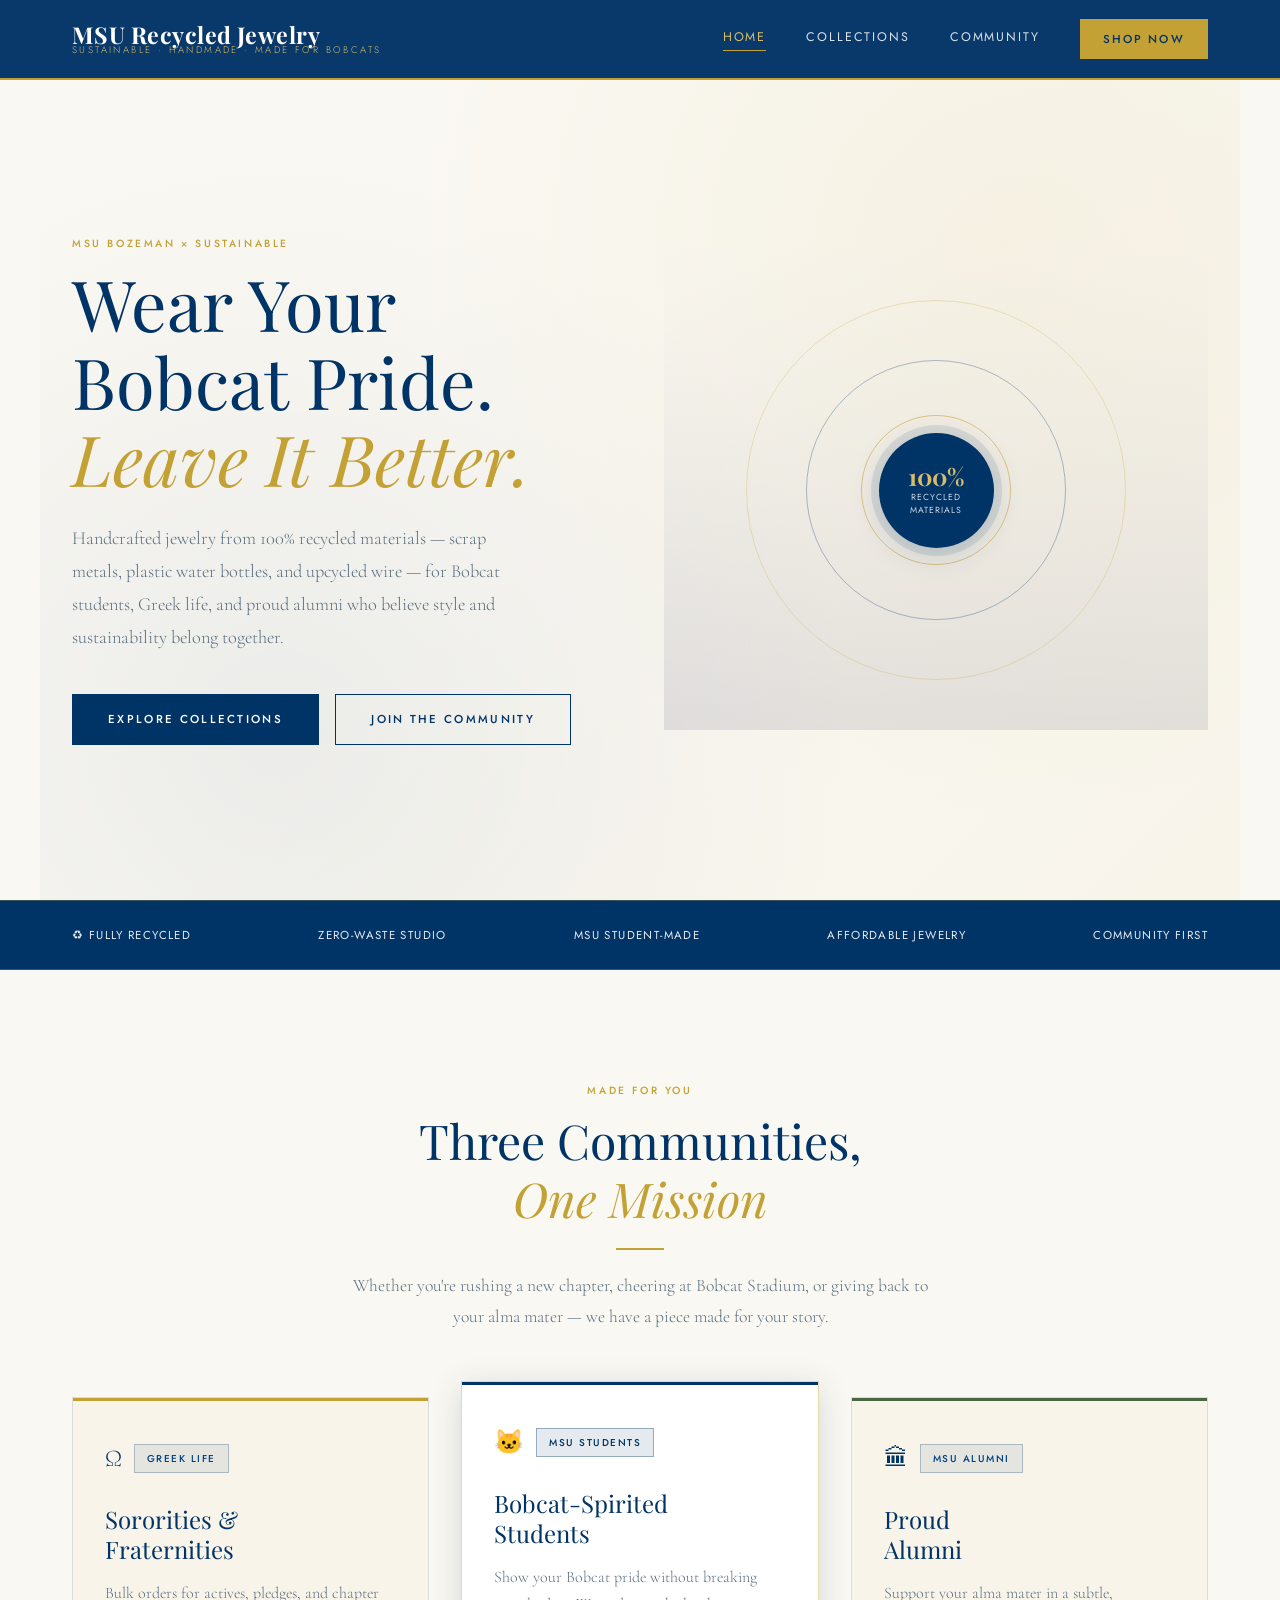
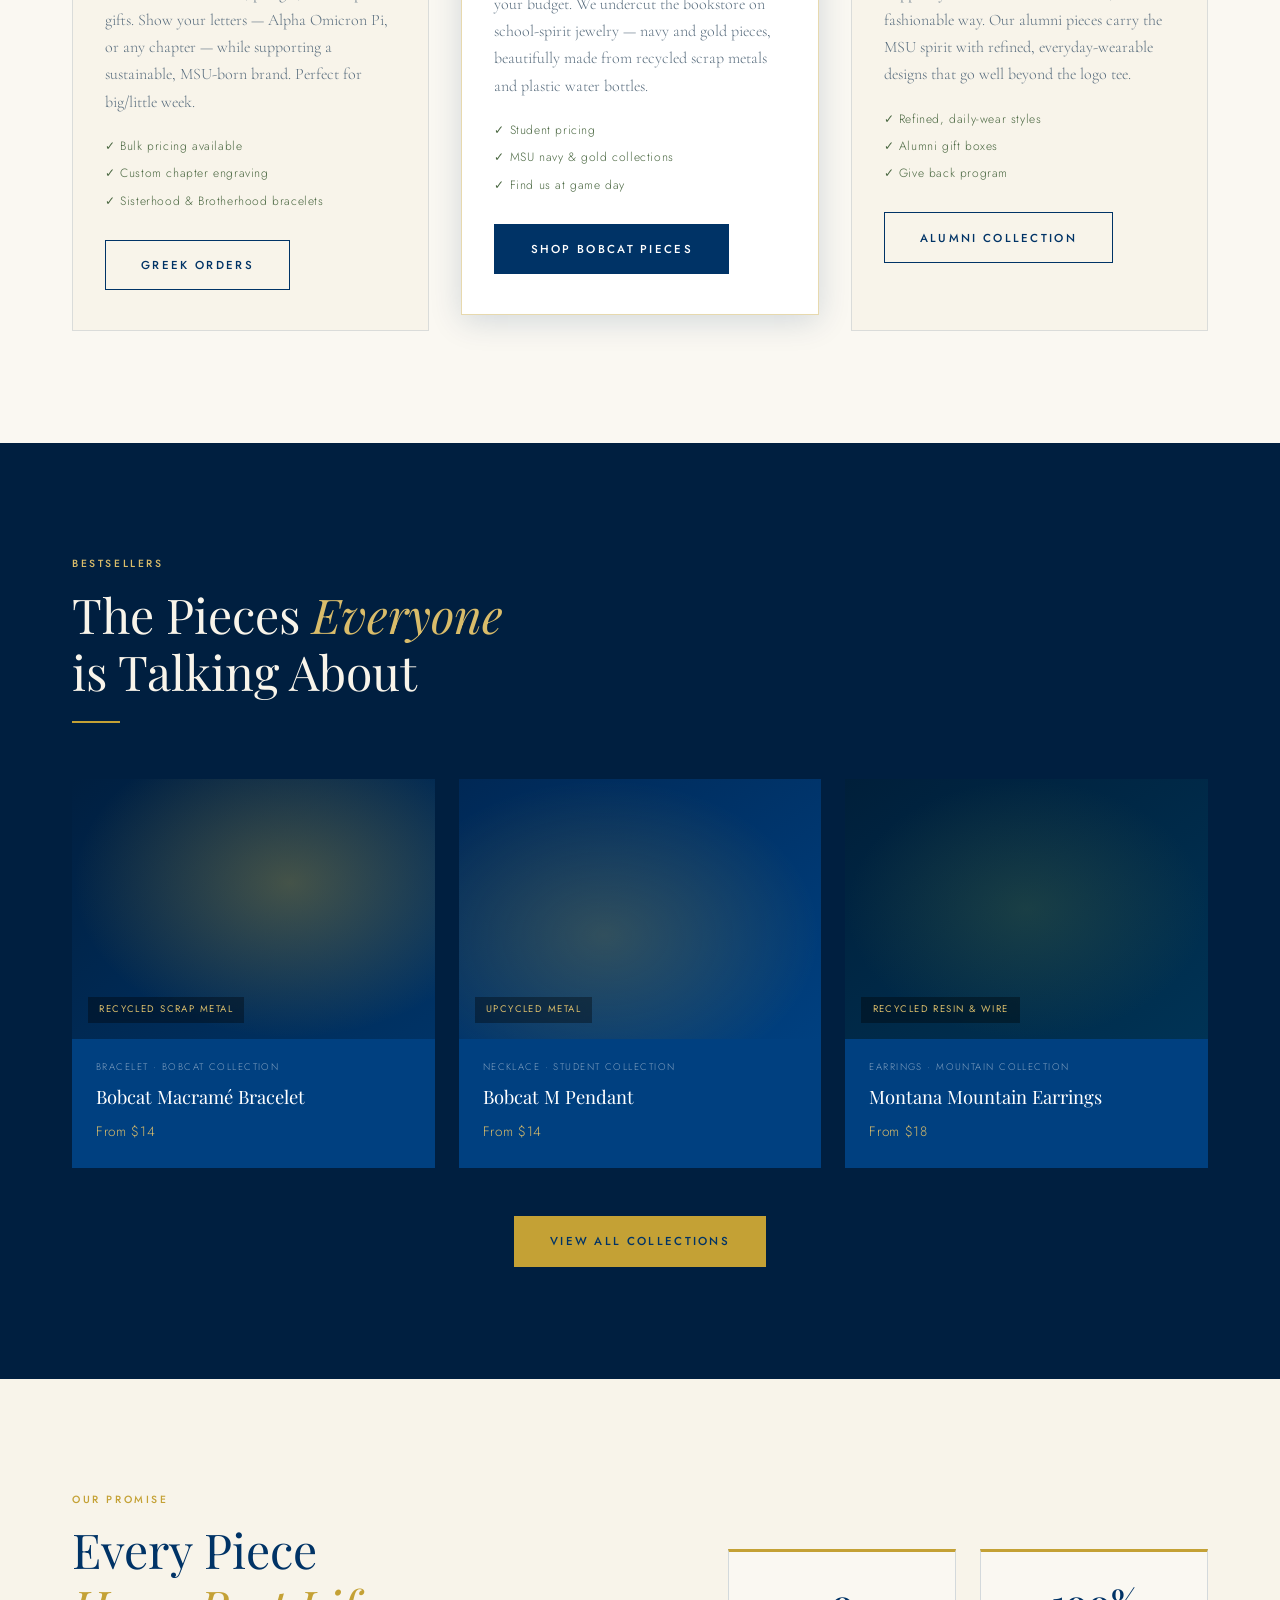
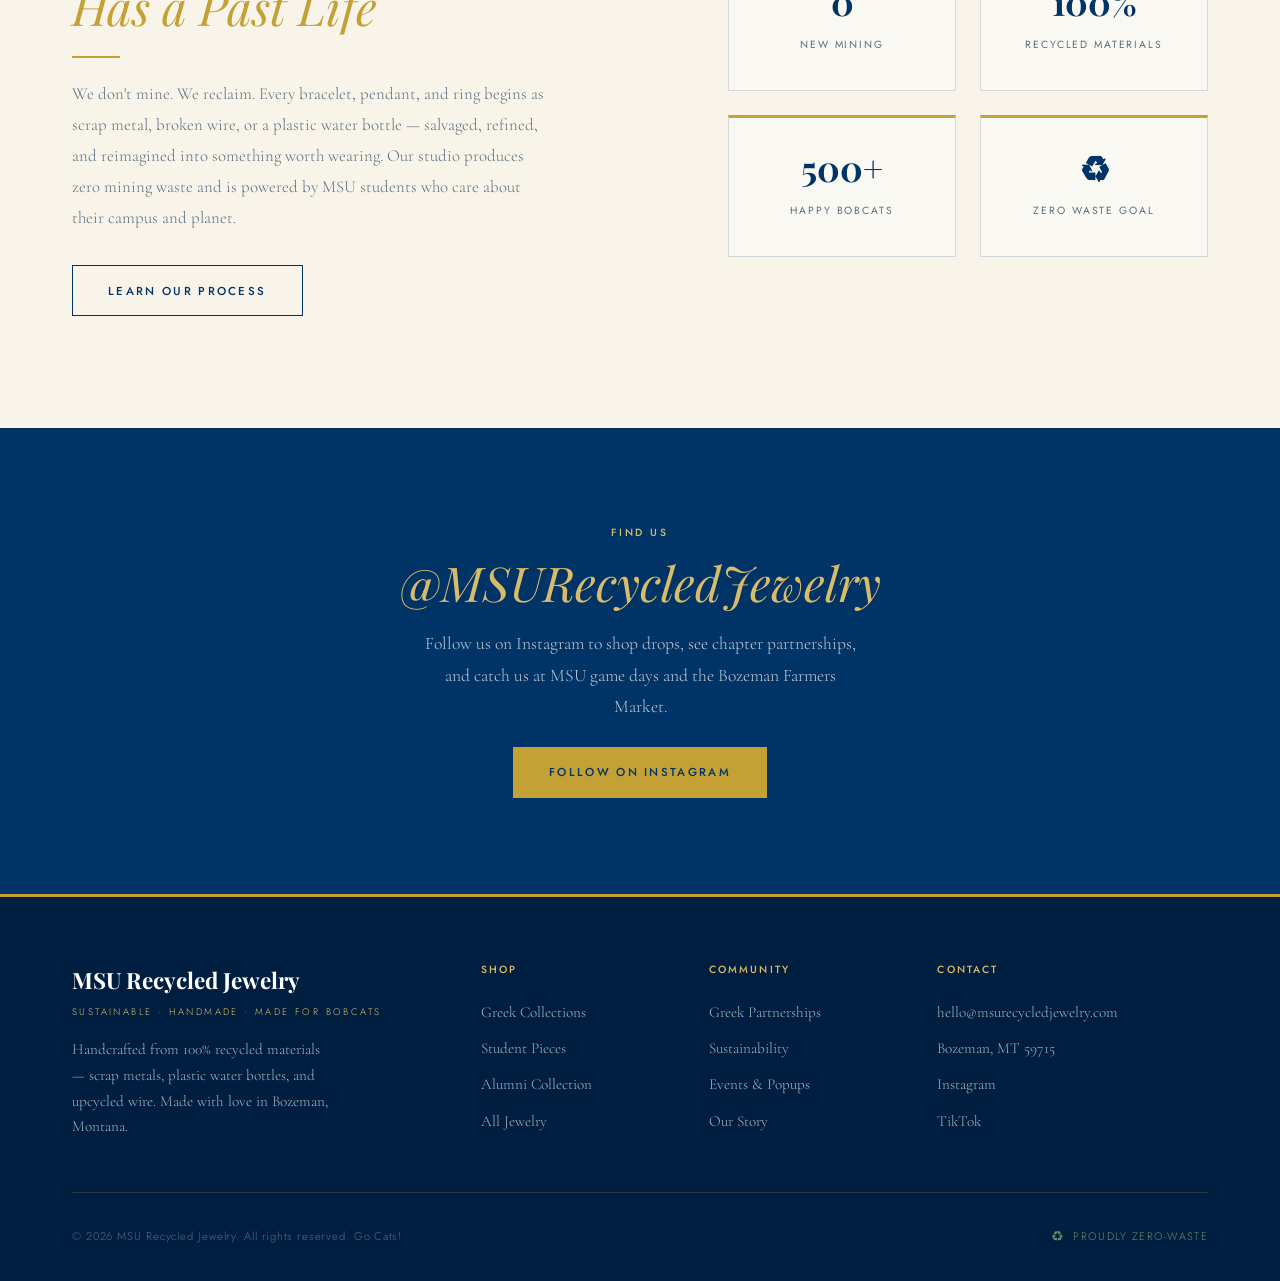
==== commit 055c6f09: "adding place holder hero" ====
--- a/index.html
+++ b/index.html
@@ -49,6 +49,7 @@
         </div>
       </div>
       <div class="hero-visual">
+        <img src="data:image/svg+xml;charset=UTF-8,%3csvg width='400' height='400' xmlns='http://www.w3.org/2000/svg'%3e%3cdefs%3e%3clinearGradient id='grad' x1='0%25' y1='100%25' x2='0%25' y2='0%25'%3e%3cstop offset='0%25' style='stop-color:%23000033;stop-opacity:0.1' /%3e%3cstop offset='100%25' style='stop-color:%23ffffff;stop-opacity:0.05' /%3e%3c/linearGradient%3e%3c/defs%3e%3crect width='100%25' height='100%25' fill='url(%23grad)' /%3e%3c/svg%3e" alt="placeholder" class="hero-placeholder">
         <div class="hero-ring hero-ring--lg"></div>
         <div class="hero-ring hero-ring--md"></div>
         <div class="hero-ring hero-ring--sm"></div>
--- a/css/index.css
+++ b/css/index.css
@@ -64,6 +64,14 @@
   align-items: center;
   justify-content: center;
   height: 480px;
+}
+
+.hero-placeholder {
+  position: absolute;
+  width: 100%;
+  height: 100%;
+  object-fit: cover;
+  z-index: 0;
 }
 
 .hero-ring {
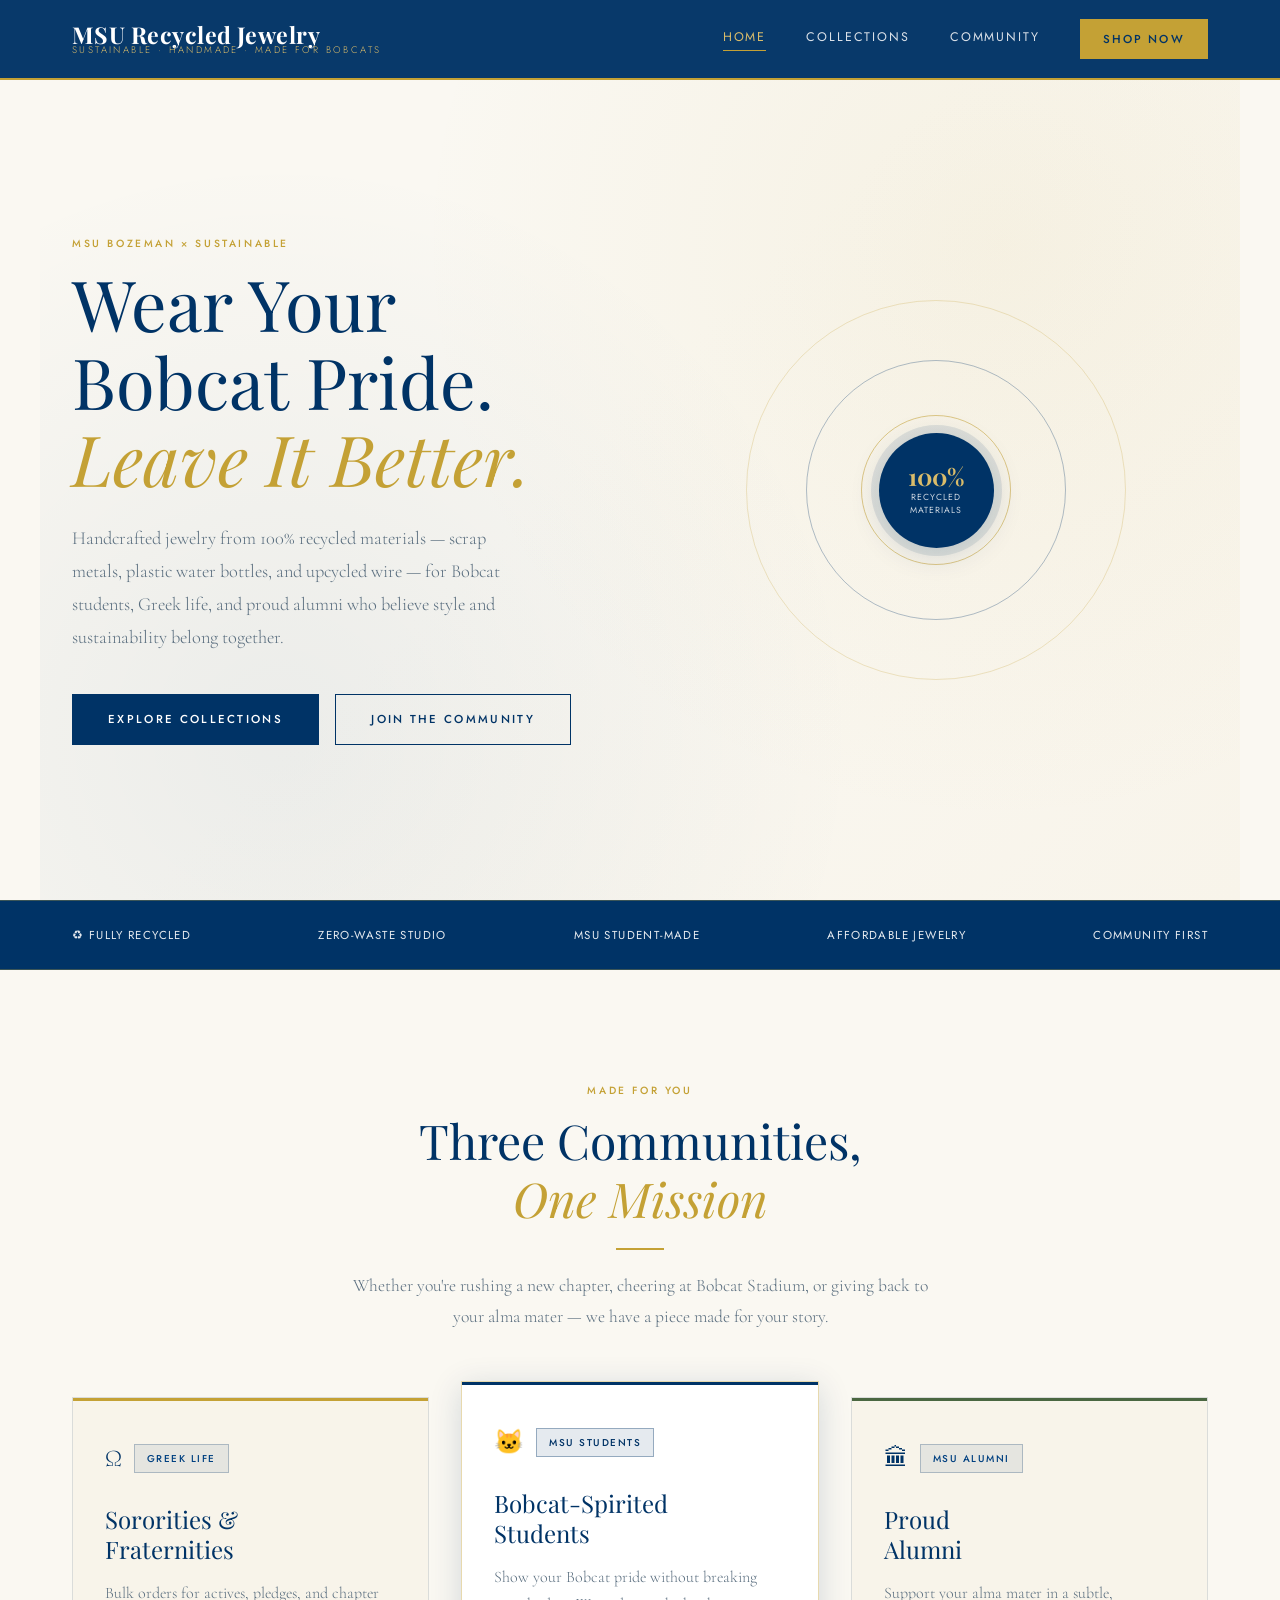
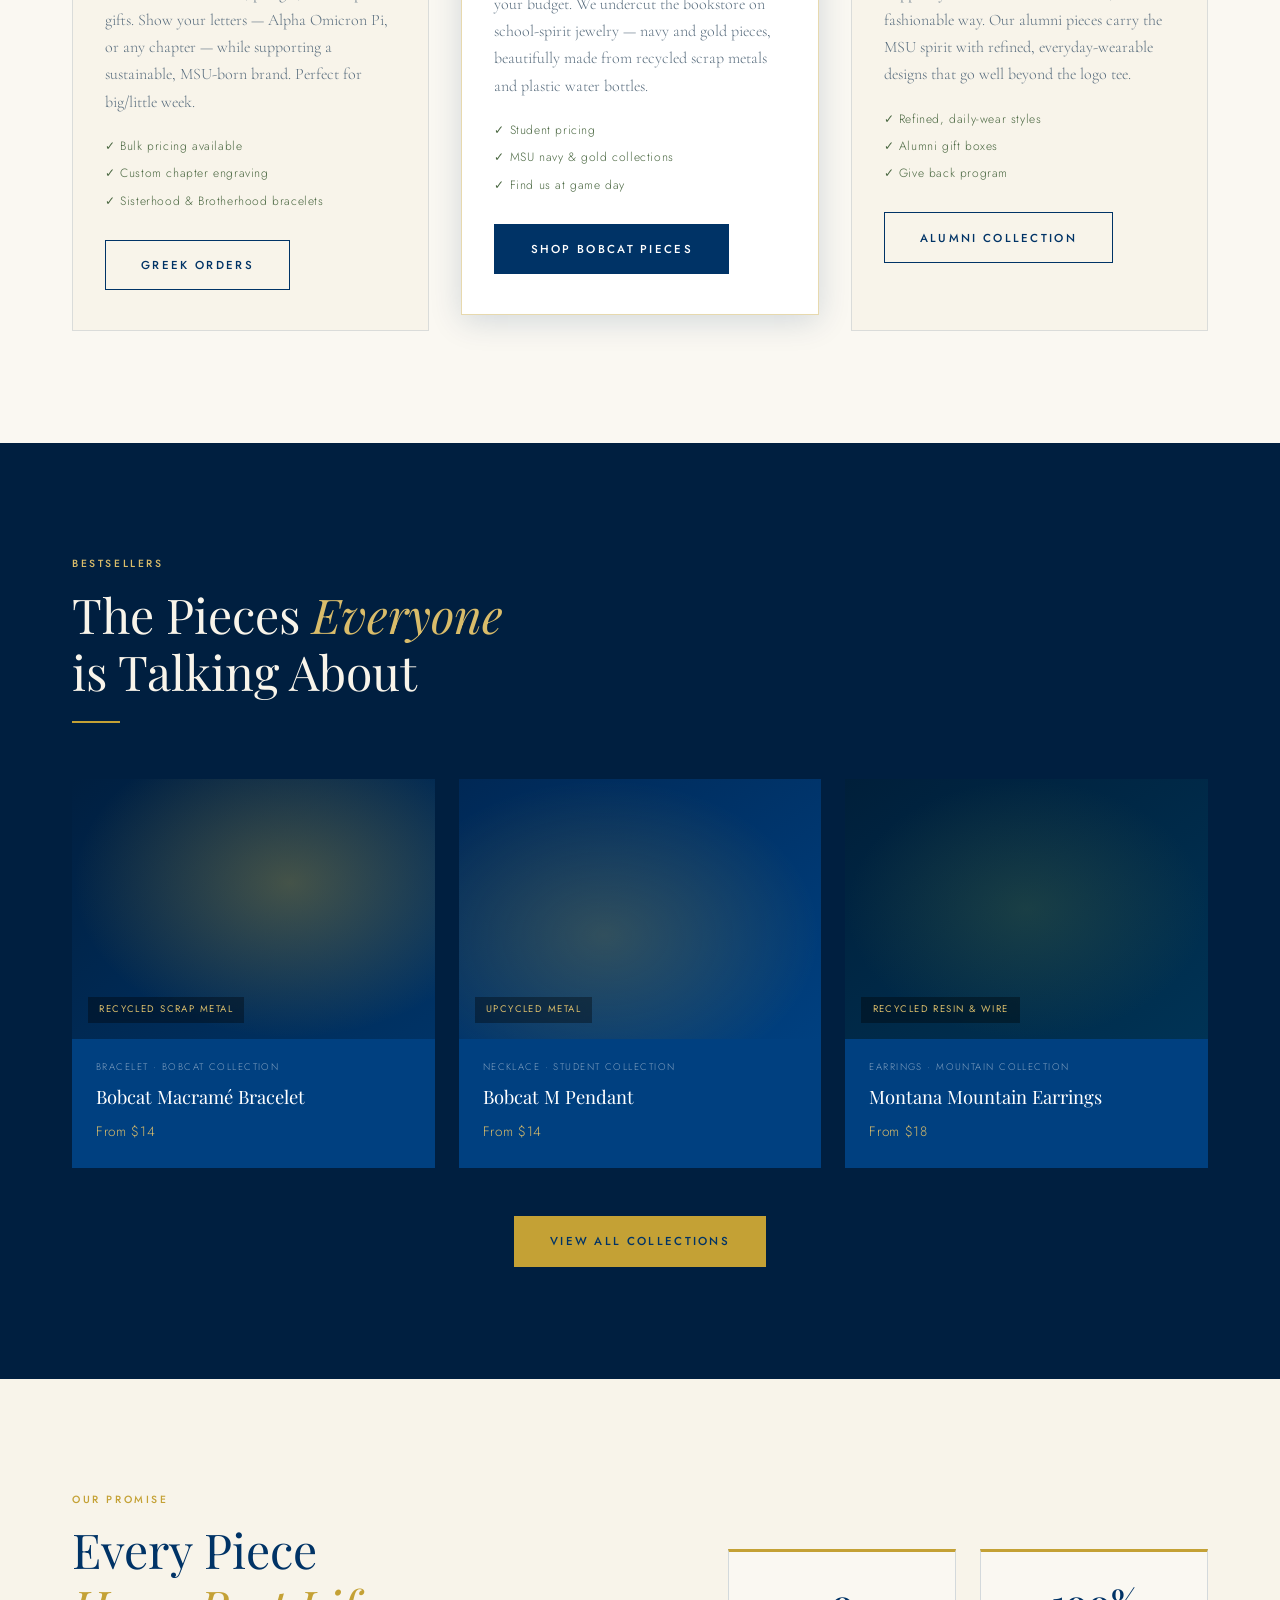
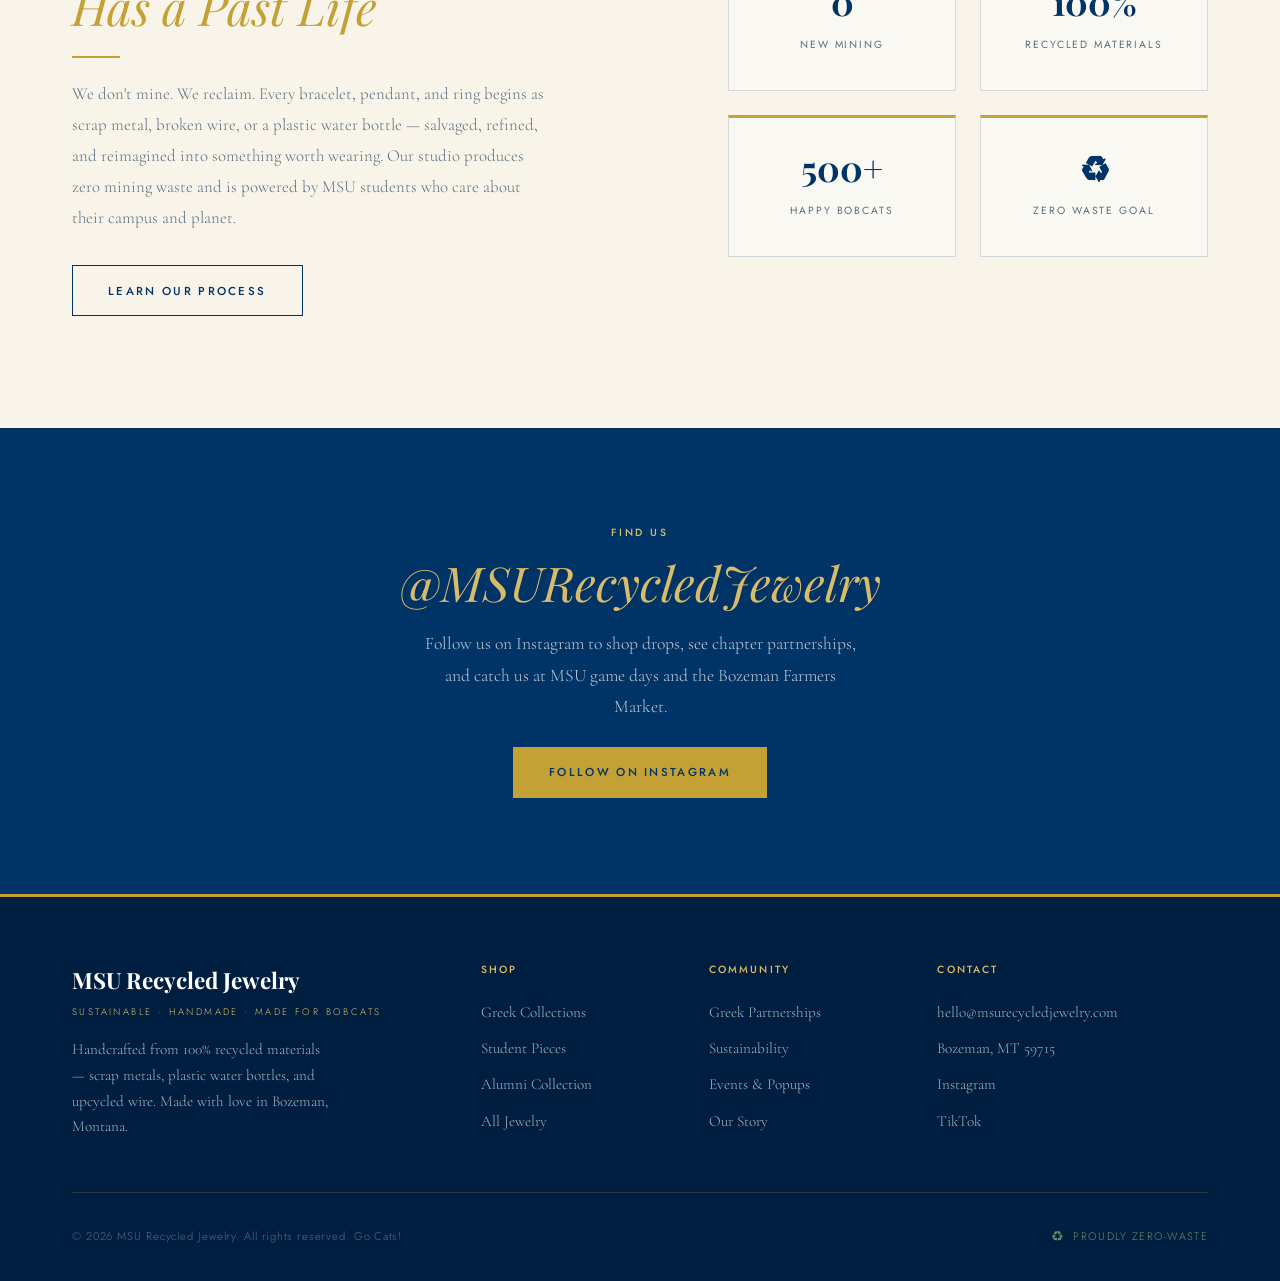
==== commit c4be9283: "trying to fix placehodler" ====
--- a/index.html
+++ b/index.html
@@ -49,7 +49,6 @@
         </div>
       </div>
       <div class="hero-visual">
-        <img src="data:image/svg+xml;charset=UTF-8,%3csvg width='400' height='400' xmlns='http://www.w3.org/2000/svg'%3e%3cdefs%3e%3clinearGradient id='grad' x1='0%25' y1='100%25' x2='0%25' y2='0%25'%3e%3cstop offset='0%25' style='stop-color:%23000033;stop-opacity:0.1' /%3e%3cstop offset='100%25' style='stop-color:%23ffffff;stop-opacity:0.05' /%3e%3c/linearGradient%3e%3c/defs%3e%3crect width='100%25' height='100%25' fill='url(%23grad)' /%3e%3c/svg%3e" alt="placeholder" class="hero-placeholder">
         <div class="hero-ring hero-ring--lg"></div>
         <div class="hero-ring hero-ring--md"></div>
         <div class="hero-ring hero-ring--sm"></div>
--- a/css/index.css
+++ b/css/index.css
@@ -64,14 +64,6 @@
   align-items: center;
   justify-content: center;
   height: 480px;
-}
-
-.hero-placeholder {
-  position: absolute;
-  width: 100%;
-  height: 100%;
-  object-fit: cover;
-  z-index: 0;
 }
 
 .hero-ring {
